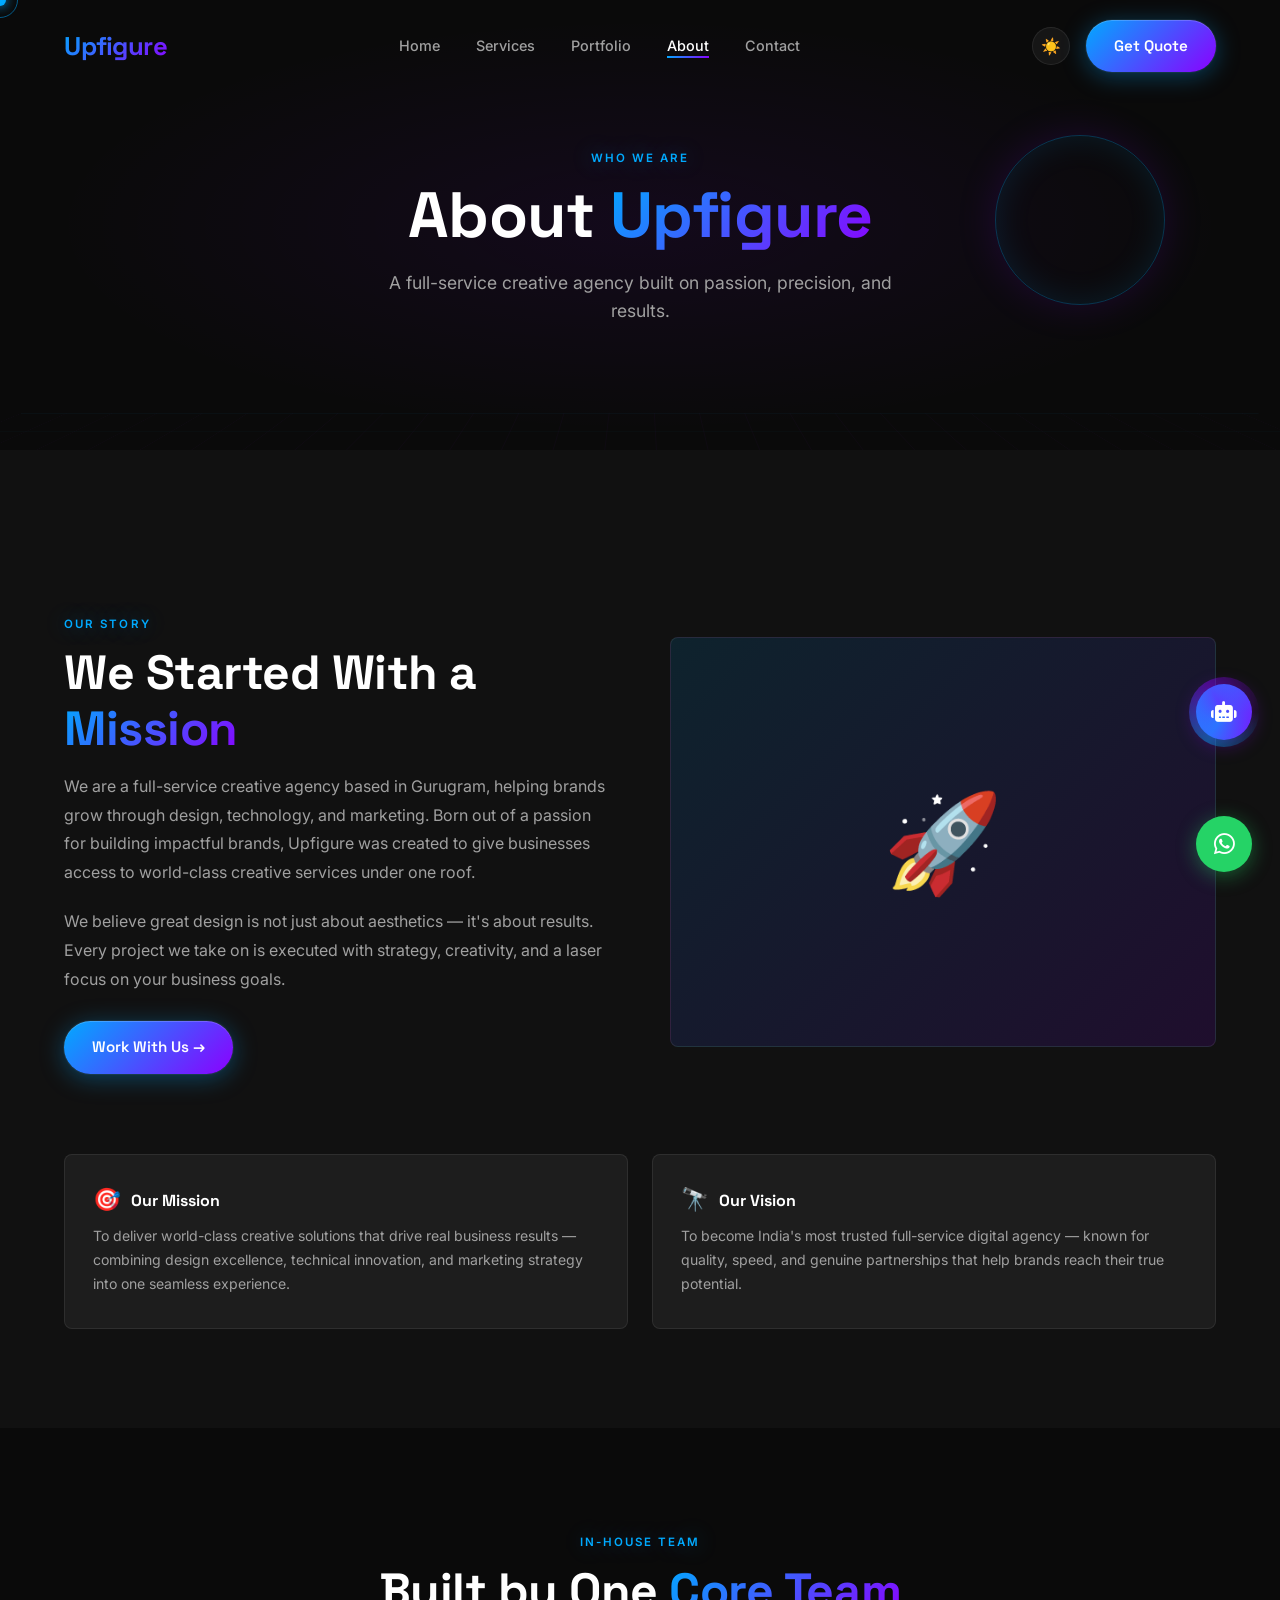
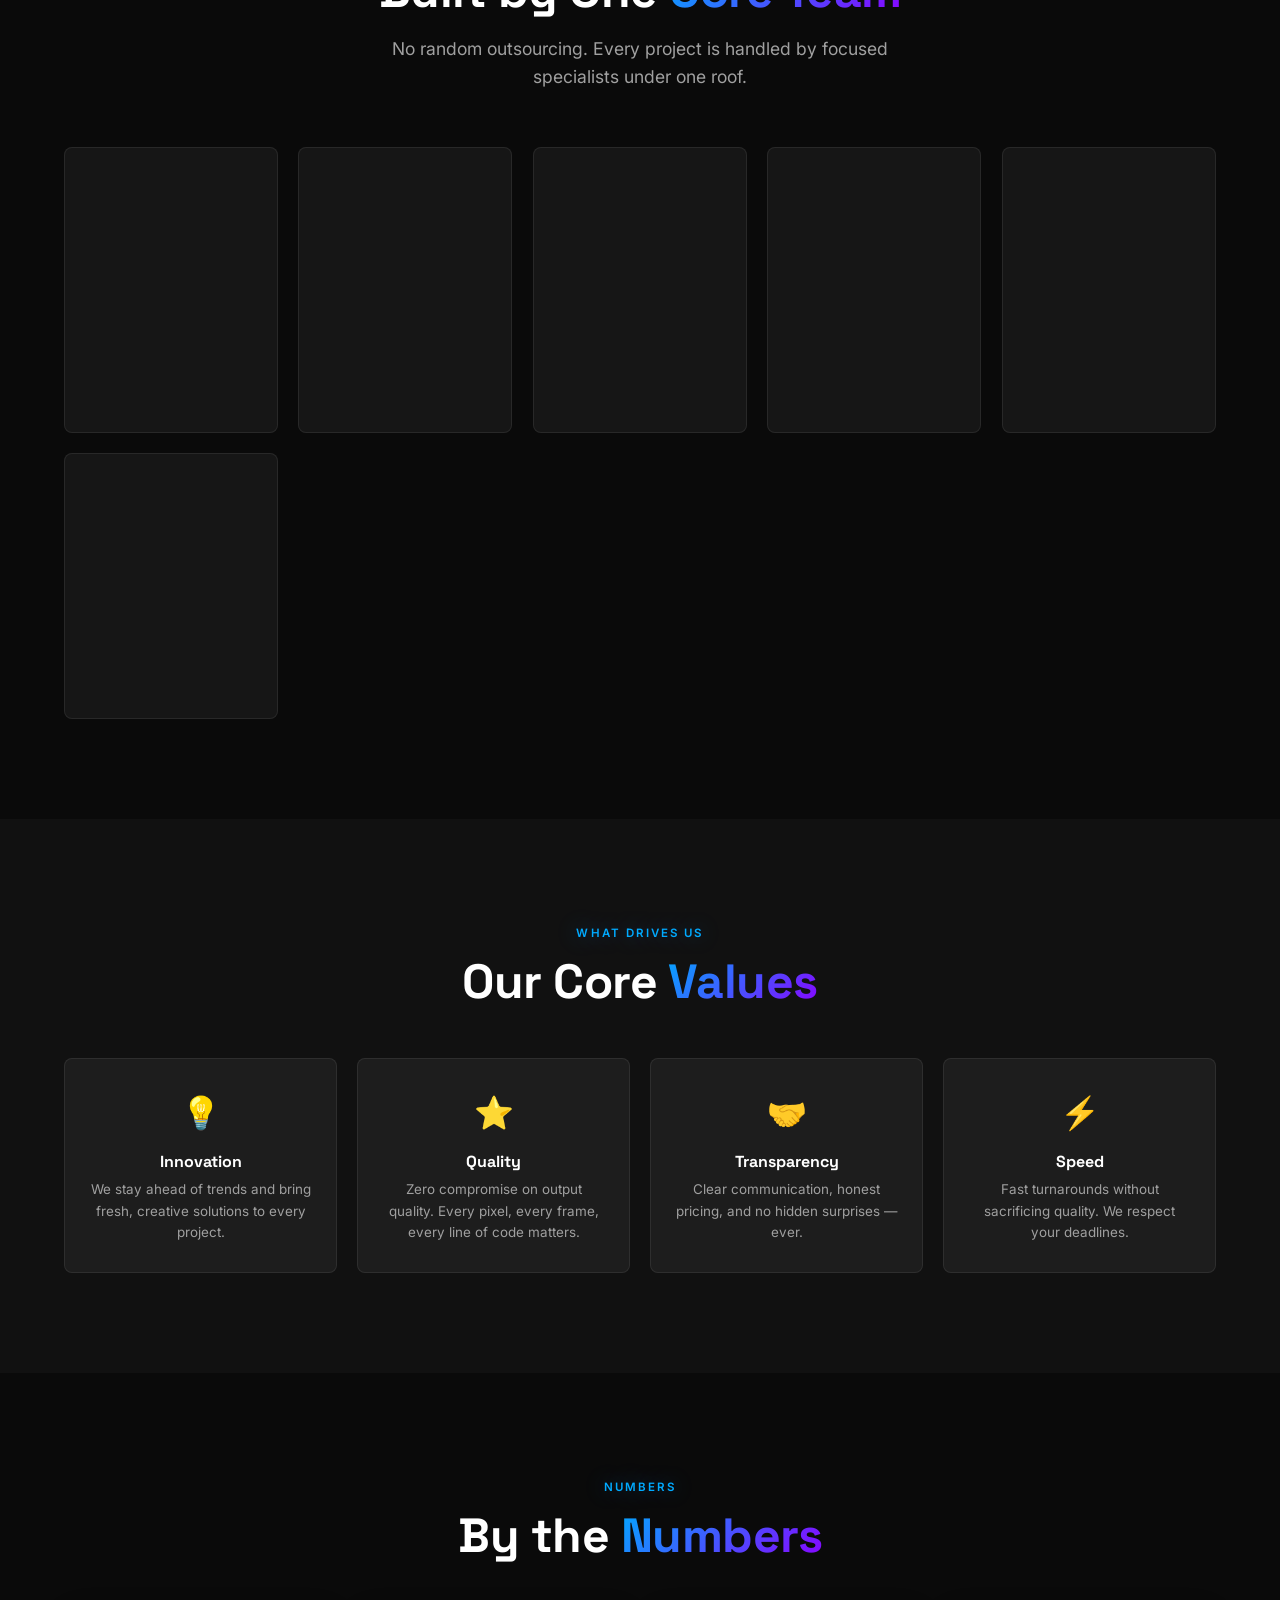
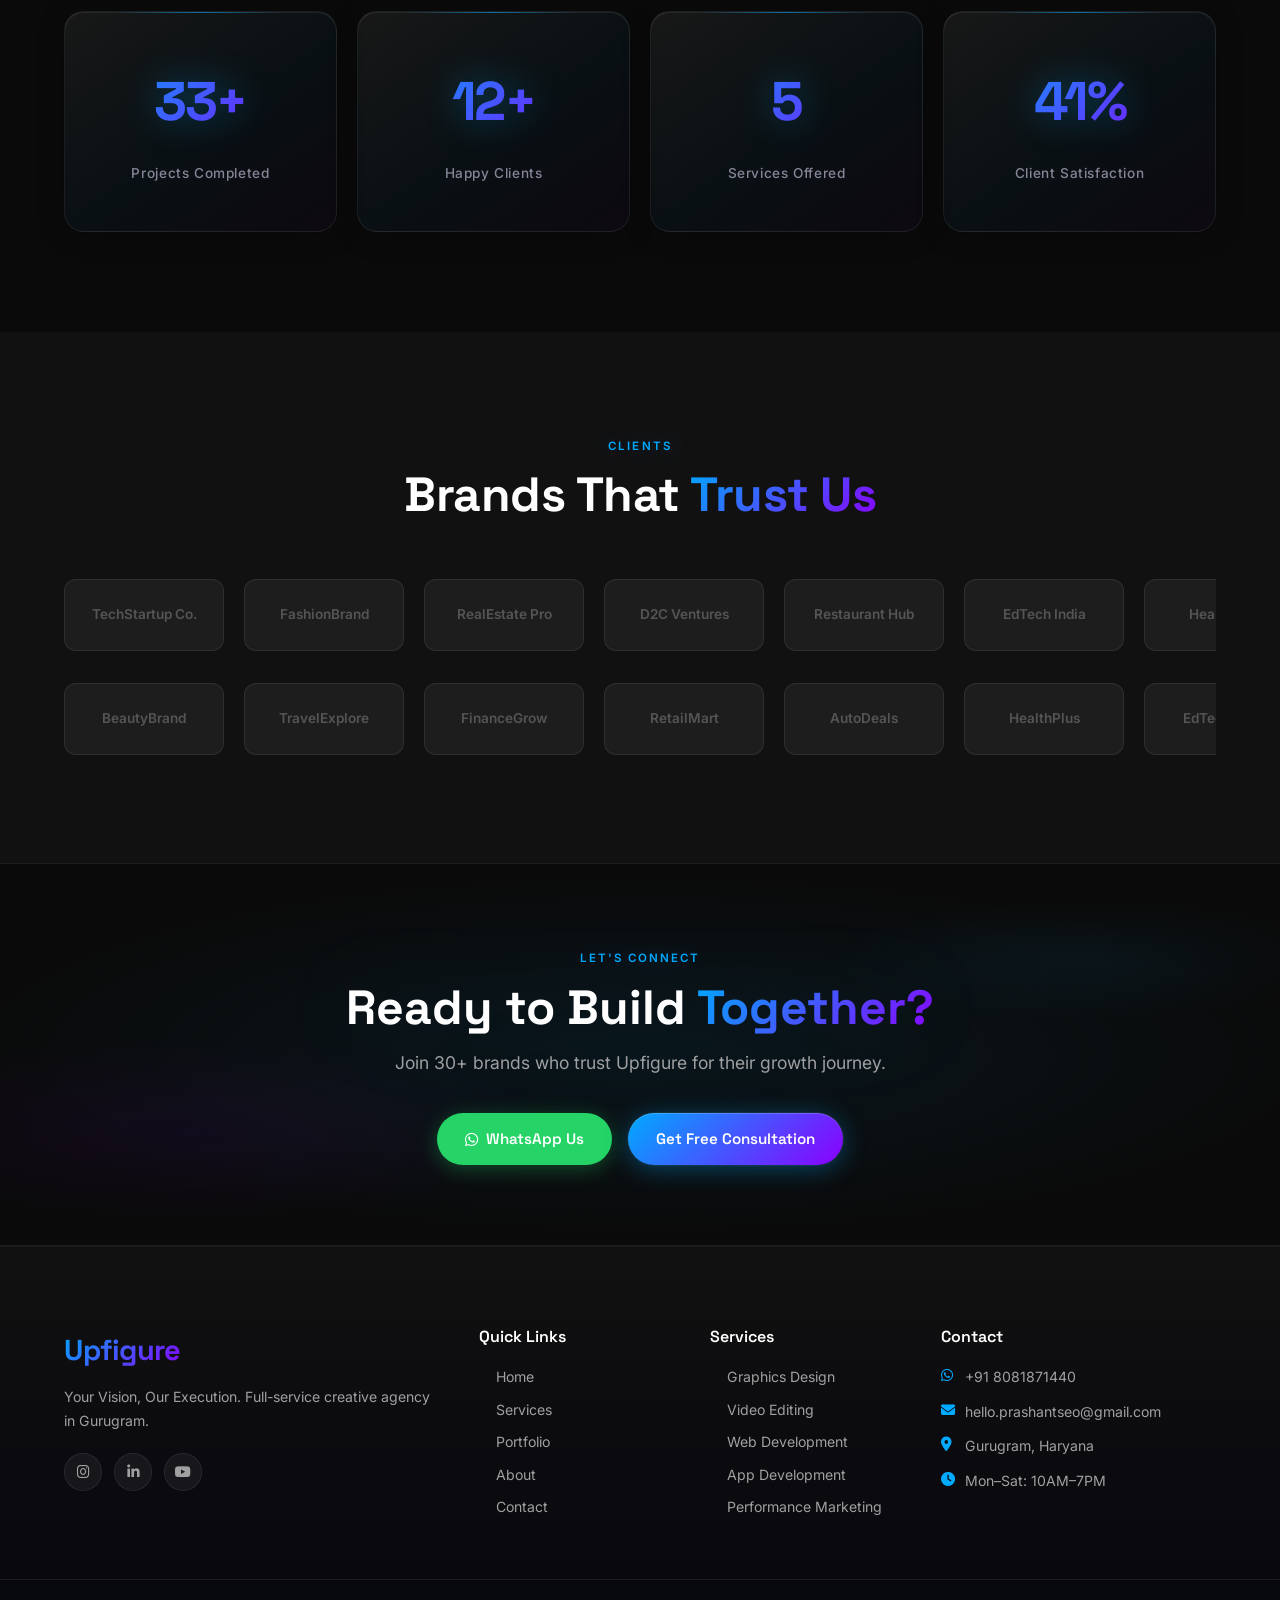
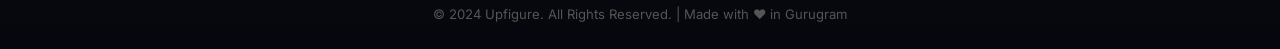
==== about.html @ 7f9860f9 "Initial commit" ====
<!DOCTYPE html>
<html lang="en">
<head>
<meta charset="UTF-8"/>
<meta name="viewport" content="width=device-width, initial-scale=1.0"/>
<title>About — Upfigure Creative Agency</title>
<link rel="stylesheet" href="https://cdnjs.cloudflare.com/ajax/libs/font-awesome/6.4.0/css/all.min.css"/>
<link rel="stylesheet" href="css/style.css"/>
<style>
.about-hero{min-height:50vh;display:flex;align-items:center;background:radial-gradient(ellipse at 50% 50%,rgba(139,0,255,0.07),transparent 65%);padding-top:120px}
.story-grid{display:grid;grid-template-columns:1fr 1fr;gap:60px;align-items:center;margin-top:60px}
@media(max-width:768px){.story-grid{grid-template-columns:1fr}}
.story-img-box{border-radius:var(--radius);background:linear-gradient(135deg,rgba(0,170,255,0.12),rgba(139,0,255,0.12));border:1px solid var(--glass-border);aspect-ratio:4/3;display:flex;align-items:center;justify-content:center;font-size:6rem}
.mv-grid{display:grid;grid-template-columns:1fr 1fr;gap:24px;margin-top:48px}
@media(max-width:600px){.mv-grid{grid-template-columns:1fr}}
.mv-card{background:var(--glass-bg);border:1px solid var(--glass-border);border-radius:var(--radius);padding:32px 28px}
.mv-card h3{font-size:1rem;margin-bottom:10px;display:flex;align-items:center;gap:10px}
.mv-card p{color:var(--text-secondary);font-size:0.88rem;line-height:1.7}
.team-grid{display:grid;grid-template-columns:repeat(auto-fill,minmax(200px,1fr));gap:20px;margin-top:56px}
.team-card{background:var(--glass-bg);border:1px solid var(--glass-border);border-radius:var(--radius);padding:28px 20px;text-align:center;transition:var(--transition);transform-style:preserve-3d;cursor:default}
.team-card:hover{border-color:rgba(0,170,255,0.25);transform:translateY(-6px);box-shadow:0 16px 48px rgba(0,170,255,0.1)}
.team-avatar{width:72px;height:72px;border-radius:50%;margin:0 auto 16px;display:flex;align-items:center;justify-content:center;font-size:1.8rem;font-weight:700;color:#fff}
.team-name{font-weight:700;font-size:1rem;margin-bottom:4px}
.team-role{color:var(--accent-blue);font-size:0.8rem;font-weight:600}
.values-grid{display:grid;grid-template-columns:repeat(auto-fill,minmax(220px,1fr));gap:20px;margin-top:48px}
.value-card{background:var(--glass-bg);border:1px solid var(--glass-border);border-radius:var(--radius);padding:28px 24px;text-align:center;transition:var(--transition)}
.value-card:hover{transform:translateY(-6px);border-color:rgba(139,0,255,0.25)}
.value-icon{font-size:2rem;margin-bottom:14px}
.value-card h3{font-size:1rem;margin-bottom:8px}
.value-card p{color:var(--text-secondary);font-size:0.84rem}
</style>
</head>
<body>
<div id="cursor"></div><div id="cursor-ring"></div>

<nav id="navbar">
  <div class="container nav-inner">
    <a href="index.html" class="nav-logo">Upfigure</a>
    <ul class="nav-links">
      <li><a href="index.html">Home</a></li>
      <li><a href="services.html">Services</a></li>
      <li><a href="portfolio.html">Portfolio</a></li>
      <li><a href="about.html" class="active">About</a></li>
      <li><a href="contact.html">Contact</a></li>
    </ul>
    <div class="nav-right">
      <button class="theme-toggle" id="theme-toggle">☀️</button>
      <a href="contact.html" class="btn btn-primary">Get Quote</a>
    </div>
    <button class="hamburger" id="hamburger"><span></span><span></span><span></span></button>
  </div>
</nav>
<div class="mobile-menu" id="mobile-menu">
  <a href="index.html">Home</a><a href="services.html">Services</a><a href="portfolio.html">Portfolio</a><a href="about.html">About</a><a href="contact.html">Contact</a>
  <a href="contact.html" class="btn btn-primary" style="margin-top:8px">Get Quote</a>
</div>

<!-- HERO -->
<section class="about-hero">
  <div class="container">
    <div class="text-center reveal">
      <span class="section-label">Who We Are</span>
      <h1 class="section-title" style="font-size:clamp(2.5rem,5vw,4rem)">About <span class="gradient-text">Upfigure</span></h1>
      <p class="section-sub" style="margin:0 auto">A full-service creative agency built on passion, precision, and results.</p>
    </div>
  </div>
</section>

<!-- STORY -->
<section style="background:var(--bg-secondary)">
  <div class="container">
    <div class="story-grid">
      <div class="reveal-left">
        <span class="section-label">Our Story</span>
        <h2 class="section-title">We Started With a <span class="gradient-text">Mission</span></h2>
        <p style="color:var(--text-secondary);line-height:1.8;margin-bottom:20px">We are a full-service creative agency based in Gurugram, helping brands grow through design, technology, and marketing. Born out of a passion for building impactful brands, Upfigure was created to give businesses access to world-class creative services under one roof.</p>
        <p style="color:var(--text-secondary);line-height:1.8;margin-bottom:28px">We believe great design is not just about aesthetics — it's about results. Every project we take on is executed with strategy, creativity, and a laser focus on your business goals.</p>
        <a href="contact.html" class="btn btn-primary">Work With Us →</a>
      </div>
      <div class="reveal-right">
        <div class="story-img-box">🚀</div>
      </div>
    </div>

    <!-- Mission & Vision -->
    <div class="mv-grid" style="margin-top:80px">
      <div class="mv-card reveal">
        <h3><span style="font-size:1.4rem">🎯</span> Our Mission</h3>
        <p>To deliver world-class creative solutions that drive real business results — combining design excellence, technical innovation, and marketing strategy into one seamless experience.</p>
      </div>
      <div class="mv-card reveal">
        <h3><span style="font-size:1.4rem">🔭</span> Our Vision</h3>
        <p>To become India's most trusted full-service digital agency — known for quality, speed, and genuine partnerships that help brands reach their true potential.</p>
      </div>
    </div>
  </div>
</section>

<!-- TEAM -->
<section>
  <div class="container">
    <div class="text-center reveal">
        <span class="section-label">In-House Team</span>
      <h2 class="section-title">Built by One <span class="gradient-text">Core Team</span></h2>
      <p class="section-sub" style="margin:0 auto">No random outsourcing. Every project is handled by focused specialists under one roof.</p>
    </div>
    <div class="team-grid">
      <div class="team-card reveal">
       <div class="team-avatar" style="background:linear-gradient(135deg,#00AAFF,#8B00FF)"><i class="fas fa-chess-knight"></i></div>
        <div class="team-name">Strategy Team</div>
        <div class="team-role">Brand direction &amp; planning</div>
        <p style="color:var(--text-muted);font-size:0.78rem;margin-top:10px">Positioning, campaign roadmap, project scope and execution clarity.</p>
      </div>
      <div class="team-card reveal">
         <div class="team-avatar" style="background:linear-gradient(135deg,#FF6B6B,#FF8E53)"><i class="fas fa-pen-nib"></i></div>
        <div class="team-name">Design Team</div>
        <div class="team-role">Branding, creatives &amp; UI</div>
        <p style="color:var(--text-muted);font-size:0.78rem;margin-top:10px">Logos, social creatives, product visuals, UI systems and pitch assets.</p>
      </div>
      <div class="team-card reveal">
        <div class="team-avatar" style="background:linear-gradient(135deg,#4ECDC4,#44A8B3)"><i class="fas fa-video"></i></div>
        <div class="team-name">Production Team</div>
        <div class="team-role">Video, shoots &amp; editing</div>
        <p style="color:var(--text-muted);font-size:0.78rem;margin-top:10px">Reels, brand films, cinematography, photography and post-production.</p>
      </div>
      <div class="team-card reveal">
        <div class="team-avatar" style="background:linear-gradient(135deg,#667EEA,#764BA2)"><i class="fas fa-code"></i></div>
        <div class="team-name">Web Team</div>
        <div class="team-role">Websites &amp; landing pages</div>
        <p style="color:var(--text-muted);font-size:0.78rem;margin-top:10px">Fast responsive builds, conversion pages, forms and integrations.</p>
      </div>
      <div class="team-card reveal">
         <div class="team-avatar" style="background:linear-gradient(135deg,#F7971E,#FFD200)"><i class="fas fa-chart-line"></i></div>
        <div class="team-name">Growth Team</div>
        <div class="team-role">Ads, SEO &amp; social media</div>
        <p style="color:var(--text-muted);font-size:0.78rem;margin-top:10px">Performance marketing, content strategy, reporting and optimisation.</p>
      </div>
      <div class="team-card reveal">
        <div class="team-avatar" style="background:linear-gradient(135deg,#A8EDEA,#FED6E3)"><i class="fas fa-mobile-screen-button"></i></div>
        <div class="team-name">App Team</div>
        <div class="team-role">App UI &amp; development</div>
        <p style="color:var(--text-muted);font-size:0.78rem;margin-top:10px">Mobile app design, prototypes, iOS/Android builds and launch support.</p>
      </div>
    </div>
  </div>
</section>

<!-- VALUES -->
<section style="background:var(--bg-secondary)">
  <div class="container">
    <div class="text-center reveal">
      <span class="section-label">What Drives Us</span>
      <h2 class="section-title">Our Core <span class="gradient-text">Values</span></h2>
    </div>
    <div class="values-grid">
      <div class="value-card reveal"><div class="value-icon">💡</div><h3>Innovation</h3><p>We stay ahead of trends and bring fresh, creative solutions to every project.</p></div>
      <div class="value-card reveal"><div class="value-icon">⭐</div><h3>Quality</h3><p>Zero compromise on output quality. Every pixel, every frame, every line of code matters.</p></div>
      <div class="value-card reveal"><div class="value-icon">🤝</div><h3>Transparency</h3><p>Clear communication, honest pricing, and no hidden surprises — ever.</p></div>
      <div class="value-card reveal"><div class="value-icon">⚡</div><h3>Speed</h3><p>Fast turnarounds without sacrificing quality. We respect your deadlines.</p></div>
    </div>
  </div>
</section>

<!-- STATS -->
<section>
  <div class="container">
    <div class="text-center reveal">
      <span class="section-label">Numbers</span>
      <h2 class="section-title">By the <span class="gradient-text">Numbers</span></h2>
    </div>
    <div class="stats-grid">
      <div class="stat-card reveal"><div class="stat-number-wrap"><span class="stat-number" data-target="80" data-suffix="+">0+</span></div><span class="stat-label">Projects Completed</span></div>
      <div class="stat-card reveal"><div class="stat-number-wrap"><span class="stat-number" data-target="30" data-suffix="+">0+</span></div><span class="stat-label">Happy Clients</span></div>
      <div class="stat-card reveal"><div class="stat-number-wrap"><span class="stat-number" data-target="12" data-suffix="">0</span></div><span class="stat-label">Services Offered</span></div>
      <div class="stat-card reveal"><div class="stat-number-wrap"><span class="stat-number" data-target="100" data-suffix="%">0%</span></div><span class="stat-label">Client Satisfaction</span></div>
    </div>
  </div>
</section>

<!-- CLIENTS -->
<section style="background:var(--bg-secondary)">
  <div class="container">
    <div class="text-center reveal">
      <span class="section-label">Clients</span>
      <h2 class="section-title">Brands That <span class="gradient-text">Trust Us</span></h2>
    </div>
    <div class="clients-marquee">
      <div class="clients-row clients-row-1">
        <div class="client-logo">TechStartup Co.</div><div class="client-logo">FashionBrand</div><div class="client-logo">RealEstate Pro</div><div class="client-logo">D2C Ventures</div><div class="client-logo">Restaurant Hub</div><div class="client-logo">EdTech India</div><div class="client-logo">HealthPlus</div><div class="client-logo">AutoDeals</div><div class="client-logo">RetailMart</div><div class="client-logo">FinanceGrow</div><div class="client-logo">TravelExplore</div><div class="client-logo">BeautyBrand</div>
      </div>
      <div class="clients-row clients-row-2">
        <div class="client-logo">BeautyBrand</div><div class="client-logo">TravelExplore</div><div class="client-logo">FinanceGrow</div><div class="client-logo">RetailMart</div><div class="client-logo">AutoDeals</div><div class="client-logo">HealthPlus</div><div class="client-logo">EdTech India</div><div class="client-logo">Restaurant Hub</div><div class="client-logo">D2C Ventures</div><div class="client-logo">RealEstate Pro</div><div class="client-logo">FashionBrand</div><div class="client-logo">TechStartup Co.</div>
      </div>
    </div>
  </div>
</section>

<!-- CTA -->
<section id="cta">
  <div class="container reveal">
    <span class="section-label">Let's Connect</span>
    <h2>Ready to Build <span class="gradient-text">Together?</span></h2>
    <p>Join 30+ brands who trust Upfigure for their growth journey.</p>
    <div class="cta-btns">
      <a href="https://wa.me/918081871440" target="_blank" class="btn btn-whatsapp"><i class="fab fa-whatsapp"></i> WhatsApp Us</a>
      <a href="contact.html" class="btn btn-primary">Get Free Consultation</a>
    </div>
  </div>
</section>

<footer>
  <div class="container">
    <div class="footer-grid">
      <div class="footer-col"><a href="index.html" class="nav-logo" style="font-size:1.8rem;display:inline-block;margin-bottom:12px">Upfigure</a><p>Your Vision, Our Execution. Full-service creative agency in Gurugram.</p><div class="social-links"><a href="#" class="social-link"><i class="fab fa-instagram"></i></a><a href="#" class="social-link"><i class="fab fa-linkedin-in"></i></a><a href="#" class="social-link"><i class="fab fa-youtube"></i></a></div></div>
      <div class="footer-col"><h4>Quick Links</h4><ul class="footer-links"><li><a href="index.html">Home</a></li><li><a href="services.html">Services</a></li><li><a href="portfolio.html">Portfolio</a></li><li><a href="about.html">About</a></li><li><a href="contact.html">Contact</a></li></ul></div>
      <div class="footer-col"><h4>Services</h4><ul class="footer-links"><li><a href="services.html">Graphics Design</a></li><li><a href="services.html">Video Editing</a></li><li><a href="services.html">Web Development</a></li><li><a href="services.html">App Development</a></li><li><a href="services.html">Performance Marketing</a></li></ul></div>
      <div class="footer-col"><h4>Contact</h4><ul class="footer-contact"><li><i class="fab fa-whatsapp"></i><a href="https://wa.me/918081871440" style="color:inherit;text-decoration:none">+91 8081871440</a></li><li><i class="fas fa-envelope"></i>hello.prashantseo@gmail.com</li><li><i class="fas fa-map-marker-alt"></i>Gurugram, Haryana</li><li><i class="fas fa-clock"></i>Mon–Sat: 10AM–7PM</li></ul></div>
    </div>
  </div>
  <div class="footer-bottom"><div class="container">© 2024 Upfigure. All Rights Reserved. | Made with ❤️ in Gurugram</div></div>
</footer>

<a href="https://wa.me/918081871440" target="_blank" class="float-whatsapp"><i class="fab fa-whatsapp"></i></a>
<button class="float-back-top" id="back-top"><i class="fas fa-chevron-up"></i></button>
<button class="float-chatbot-btn" id="chatbot-btn">🤖<div class="chat-badge" id="chat-badge">1</div></button>
<div id="chatbot-panel">
  <div class="chat-header"><div class="chat-avatar">🤖</div><div class="chat-header-info"><div class="chat-header-name">Upfigure AI</div><div class="chat-header-status"><div class="chat-online-dot"></div> Online</div></div><button class="chat-close" id="chat-close"><i class="fas fa-times"></i></button></div>
  <div class="chat-messages" id="chat-messages"></div>
  <div class="chat-input-area"><input type="text" class="chat-input" id="chat-input" placeholder="Ask me anything..."/><button class="chat-send" id="chat-send"><i class="fas fa-paper-plane"></i></button></div>
</div>
<script src="js/main.js"></script>
</body>
</html>
---- css/style.css ----
/* ========================================
   UPFIGURE — style.css
   Full-Service Creative Agency Website
   ======================================== */

@import url('https://fonts.googleapis.com/css2?family=Space+Grotesk:wght@300;400;500;600;700;800&family=Inter:wght@300;400;500;600&display=swap');

/* ── CSS VARIABLES ── */
:root {
  --bg-primary: #0a0a0a;
  --bg-secondary: #111111;
  --bg-card: rgba(255,255,255,0.04);
  --accent-blue: #00AAFF;
  --accent-purple: #8B00FF;
  --accent-grad: linear-gradient(135deg, #00AAFF, #8B00FF);
  --accent-glow-blue: 0 0 30px rgba(0,170,255,0.4);
  --accent-glow-purple: 0 0 30px rgba(139,0,255,0.4);
  --text-primary: #ffffff;
  --text-secondary: #a0a0a0;
  --text-muted: #555555;
  --glass-bg: rgba(255,255,255,0.05);
  --glass-border: rgba(255,255,255,0.08);
  --glass-blur: blur(12px);
  --font-head: 'Space Grotesk', sans-serif;
  --font-body: 'Inter', sans-serif;
  --radius: 8px;
  --radius-sm: 8px;
  --transition: all 0.3s ease;
  --transition-slow: all 0.6s ease;
}

/* ── RESET & BASE ── */
*, *::before, *::after { margin: 0; padding: 0; box-sizing: border-box; }

html { scroll-behavior: smooth; overflow-x: hidden; }

body {
  background: var(--bg-primary);
  color: var(--text-primary);
  font-family: var(--font-body);
  font-size: 16px;
  line-height: 1.6;
  overflow-x: hidden;
  cursor: auto;
}

body.light-mode {
  --bg-primary: #f0f0f0;
  --bg-secondary: #e0e0e0;
  --bg-card: rgba(0,0,0,0.04);
  --text-primary: #111111;
  --text-secondary: #444444;
  --glass-bg: rgba(0,0,0,0.04);
  --glass-border: rgba(0,0,0,0.1);
}

/* ── CUSTOM SCROLLBAR ── */
::-webkit-scrollbar { width: 6px; }
::-webkit-scrollbar-track { background: var(--bg-primary); }
::-webkit-scrollbar-thumb { background: var(--accent-blue); border-radius: 3px; }

/* ── CUSTOM CURSOR ── */
#cursor {
  width: 12px; height: 12px;
  background: var(--accent-blue);
  border-radius: 50%;
  position: fixed; pointer-events: none; z-index: 99999;
  display: none;
  transform: translate(-50%, -50%);
  transition: transform 0.1s, width 0.2s, height 0.2s, background 0.2s;
  box-shadow: 0 0 12px var(--accent-blue);
}
#cursor-ring {
  width: 36px; height: 36px;
  border: 1.5px solid rgba(0,170,255,0.5);
  border-radius: 50%;
  position: fixed; pointer-events: none; z-index: 99998;
  display: none;
  transform: translate(-50%, -50%);
  transition: transform 0.15s, width 0.2s, height 0.2s;
}
@media (hover: hover) and (pointer: fine) and (min-width: 769px) {
  body { cursor: none; }
  #cursor, #cursor-ring { display: block; }
  body:hover #cursor { opacity: 1; }
  a:hover ~ #cursor, button:hover ~ #cursor { width: 20px; height: 20px; }
}

/* ── TYPOGRAPHY ── */
h1,h2,h3,h4,h5,h6 { font-family: var(--font-head); font-weight: 700; line-height: 1.2; }

.gradient-text {
  background: var(--accent-grad);
  -webkit-background-clip: text;
  -webkit-text-fill-color: transparent;
  background-clip: text;
}

.section-label {
  font-size: 0.75rem; font-weight: 600; letter-spacing: 0.15em;
  text-transform: uppercase; color: var(--accent-blue);
  display: inline-block; margin-bottom: 0.75rem;
}

.section-title {
  font-size: clamp(2rem, 4vw, 3rem);
  margin-bottom: 1rem;
}

.section-sub {
  color: var(--text-secondary);
  font-size: 1.1rem;
  max-width: 560px;
}

section { padding: 100px 0; position: relative; }
.container { max-width: 1200px; margin: 0 auto; padding: 0 24px; }
.text-center { text-align: center; }
.text-center .section-sub { margin: 0 auto; }

/* ── GLASSMORPHISM ── */
.glass {
  background: var(--glass-bg);
  backdrop-filter: var(--glass-blur);
  -webkit-backdrop-filter: var(--glass-blur);
  border: 1px solid var(--glass-border);
  border-radius: var(--radius);
}

/* ── BUTTONS ── */
.btn {
  display: inline-flex; align-items: center; gap: 8px;
  padding: 14px 28px; border-radius: 50px;
  font-family: var(--font-head); font-weight: 600; font-size: 0.95rem;
  cursor: pointer; text-decoration: none; border: none;
  transition: var(--transition); white-space: nowrap;
}
.btn-primary {
  background: var(--accent-grad);
  color: #fff;
  box-shadow: 0 4px 20px rgba(0,170,255,0.25);
}
.btn-primary:hover { transform: translateY(-2px); box-shadow: 0 8px 32px rgba(0,170,255,0.45); }

.btn-outline {
  background: transparent;
  color: var(--text-primary);
  border: 1.5px solid var(--glass-border);
}
.btn-outline:hover {
  border-color: var(--accent-blue);
  color: var(--accent-blue);
  box-shadow: var(--accent-glow-blue);
}

/* ── SCROLL ANIMATIONS ── */
.reveal {
  opacity: 0;
  transform: perspective(1000px) translateY(40px) rotateX(5deg);
  transition: opacity 0.7s ease, transform 0.7s ease;
}
.reveal.visible {
  opacity: 1;
  transform: perspective(1000px) translateY(0) rotateX(0deg);
}
.reveal-left { opacity:0; transform: translateX(-40px); transition: opacity 0.7s ease, transform 0.7s ease; }
.reveal-right { opacity:0; transform: translateX(40px); transition: opacity 0.7s ease, transform 0.7s ease; }
.reveal-left.visible, .reveal-right.visible { opacity:1; transform: translateX(0); }

/* ── NAVBAR ── */
#navbar {
  position: fixed; top: 0; left: 0; right: 0; z-index: 1000;
  padding: 20px 0;
  transition: var(--transition);
}
#navbar.scrolled {
  background: rgba(10,10,10,0.85);
  backdrop-filter: blur(20px);
  padding: 14px 0;
  border-bottom: 1px solid var(--glass-border);
}
.nav-inner {
  display: flex; align-items: center; justify-content: space-between;
}
.nav-logo {
  font-family: var(--font-head); font-size: 1.6rem; font-weight: 800;
  background: var(--accent-grad);
  -webkit-background-clip: text; -webkit-text-fill-color: transparent;
  background-clip: text; text-decoration: none; letter-spacing: -0.5px;
}
.nav-links {
  display: flex; align-items: center; gap: 36px;
  list-style: none;
}
.nav-links a {
  color: var(--text-secondary); text-decoration: none;
  font-size: 0.9rem; font-weight: 500; transition: var(--transition);
  position: relative;
}
.nav-links a::after {
  content: ''; position: absolute; bottom: -4px; left: 0;
  width: 0; height: 2px;
  background: var(--accent-grad);
  transition: width 0.3s ease;
}
.nav-links a:hover, .nav-links a.active { color: var(--text-primary); }
.nav-links a:hover::after, .nav-links a.active::after { width: 100%; }
.nav-right { display: flex; align-items: center; gap: 16px; }

.theme-toggle {
  background: var(--glass-bg); border: 1px solid var(--glass-border);
  color: var(--text-primary); width: 38px; height: 38px;
  border-radius: 50%; cursor: pointer; font-size: 1rem;
  display: flex; align-items: center; justify-content: center;
  transition: var(--transition);
}
.theme-toggle:hover { border-color: var(--accent-blue); }

.hamburger {
  display: none; flex-direction: column; gap: 5px;
  cursor: pointer; padding: 6px;
  width: 42px; height: 42px;
  align-items: center; justify-content: center;
  background: transparent; border: 1px solid var(--glass-border);
  border-radius: var(--radius-sm);
  color: var(--text-primary);
}
.hamburger span {
  display: block; width: 24px; height: 2px;
  background: var(--text-primary); border-radius: 2px;
  transition: var(--transition);
}
.hamburger.open span:nth-child(1) { transform: translateY(7px) rotate(45deg); }
.hamburger.open span:nth-child(2) { opacity: 0; }
.hamburger.open span:nth-child(3) { transform: translateY(-7px) rotate(-45deg); }

.mobile-menu {
  display: none; position: fixed; top: 0; left: 0; right: 0; bottom: 0;
  background: rgba(10,10,10,0.97); z-index: 999;
  flex-direction: column; align-items: center; justify-content: center; gap: 32px;
}
.mobile-menu.open { display: flex; }
.mobile-menu a {
  color: var(--text-primary); text-decoration: none;
  font-family: var(--font-head); font-size: 2rem; font-weight: 700;
  transition: var(--transition);
}
.mobile-menu a:hover { color: var(--accent-blue); }

/* ── HERO ── */
#hero {
  min-height: 100vh; display: flex; align-items: center;
  position: relative; overflow: hidden; padding: 120px 0 80px;
  background:
    radial-gradient(circle at 74% 42%, rgba(139,0,255,0.18), transparent 34%),
    radial-gradient(circle at 22% 68%, rgba(0,170,255,0.12), transparent 28%),
    linear-gradient(180deg, rgba(255,255,255,0.02), transparent 32%);
}
#hero::before {
  content: '';
  position: absolute;
  inset: auto -10% 0 -10%;
  height: 38%;
  background-image:
    linear-gradient(rgba(0,170,255,0.14) 1px, transparent 1px),
    linear-gradient(90deg, rgba(139,0,255,0.12) 1px, transparent 1px);
  background-size: 64px 64px;
  transform: perspective(700px) rotateX(62deg) translateY(25%);
  transform-origin: bottom center;
  opacity: 0.28;
  pointer-events: none;
}
#hero .container {
  width: 100%;
}
#hero-canvas {
  position: absolute; inset: 0; z-index: 0; opacity: 0.6;
}
#threejs-canvas {
  position: absolute; right: -4%; top: 50%; transform: translateY(-50%);
  width: 46%; height: min(860px, 92%); z-index: 1; pointer-events: none;
  opacity: 0.95;
  filter: drop-shadow(0 0 38px rgba(0,170,255,0.22));
}
#threejs-canvas canvas {
  position: absolute;
  inset: 0;
  z-index: 1;
}
.holo-orb-fallback {
  position: absolute;
  inset: 13% 5% 8% 0;
  z-index: 0;
  display: grid;
  place-items: center;
  border-radius: 50%;
  opacity: 1;
  transition: opacity 0.5s ease;
  transform-style: preserve-3d;
  animation: fallback-orb-drift 8s ease-in-out infinite;
}
#threejs-canvas.three-ready .holo-orb-fallback {
  opacity: 0;
}
.holo-orb-fallback::before,
.holo-orb-fallback::after {
  content: '';
  position: absolute;
  border-radius: 50%;
}
.holo-orb-fallback::before {
  width: min(78%, 430px);
  aspect-ratio: 1;
  background:
    radial-gradient(circle at 48% 45%, rgba(139,0,255,0.16), transparent 34%),
    repeating-radial-gradient(circle, rgba(0,170,255,0.18) 0 1px, transparent 1px 21px),
    repeating-conic-gradient(from 8deg, rgba(0,170,255,0.28) 0 1deg, transparent 1deg 11deg);
  border: 1px solid rgba(0,170,255,0.38);
  box-shadow:
    inset 0 0 44px rgba(0,170,255,0.2),
    0 0 62px rgba(139,0,255,0.28);
  animation: fallback-orb-spin 16s linear infinite;
}
.holo-orb-fallback::after {
  width: min(36%, 190px);
  aspect-ratio: 1;
  background: radial-gradient(circle, rgba(139,0,255,0.5), rgba(0,170,255,0.1) 62%, transparent 68%);
  filter: blur(1px);
  animation: fallback-core-pulse 3.2s ease-in-out infinite;
}
.orb-ring {
  position: absolute;
  width: min(88%, 500px);
  aspect-ratio: 1;
  border: 4px solid rgba(0,170,255,0.74);
  border-left-color: transparent;
  border-right-color: rgba(139,0,255,0.72);
  border-radius: 50%;
  box-shadow: 0 0 22px rgba(0,170,255,0.22);
}
.orb-ring-1 { transform: rotateX(68deg) rotateZ(12deg); animation: fallback-ring-1 8s linear infinite; }
.orb-ring-2 { transform: rotateY(72deg) rotateZ(-24deg); animation: fallback-ring-2 10s linear infinite; }
.orb-ring-3 {
  width: min(70%, 390px);
  border-width: 2px;
  opacity: 0.72;
  transform: rotateX(20deg) rotateY(70deg);
  animation: fallback-ring-3 12s linear infinite;
}
.orb-core {
  position: absolute;
  width: min(31%, 160px);
  aspect-ratio: 1;
  border: 1px solid rgba(139,0,255,0.62);
  border-radius: 18px;
  transform: rotate(45deg);
  box-shadow: inset 0 0 22px rgba(139,0,255,0.3), 0 0 30px rgba(0,170,255,0.16);
  animation: fallback-core-turn 7s linear infinite;
}
.orb-dot {
  position: absolute;
  width: 8px;
  height: 8px;
  border-radius: 50%;
  background: var(--accent-blue);
  box-shadow: 0 0 18px var(--accent-blue);
}
.orb-dot-1 { top: 17%; left: 35%; animation: fallback-dot 4s ease-in-out infinite; }
.orb-dot-2 { top: 33%; right: 18%; animation: fallback-dot 4.8s ease-in-out infinite 0.4s; }
.orb-dot-3 { bottom: 22%; left: 22%; background: var(--accent-purple); box-shadow: 0 0 18px var(--accent-purple); animation: fallback-dot 5.2s ease-in-out infinite 0.8s; }
.orb-dot-4 { bottom: 17%; right: 28%; animation: fallback-dot 4.4s ease-in-out infinite 1.1s; }
@keyframes fallback-orb-drift {
  0%,100% { transform: translate3d(0,0,0); }
  50% { transform: translate3d(0,-12px,0); }
}
@keyframes fallback-orb-spin { to { transform: rotate(360deg); } }
@keyframes fallback-ring-1 { to { transform: rotateX(68deg) rotateZ(372deg); } }
@keyframes fallback-ring-2 { to { transform: rotateY(72deg) rotateZ(-384deg); } }
@keyframes fallback-ring-3 { to { transform: rotateX(20deg) rotateY(70deg) rotateZ(360deg); } }
@keyframes fallback-core-turn { to { transform: rotate(405deg); } }
@keyframes fallback-core-pulse {
  0%,100% { opacity: 0.55; transform: scale(0.96); }
  50% { opacity: 0.92; transform: scale(1.08); }
}
@keyframes fallback-dot {
  0%,100% { transform: translate3d(0,0,0) scale(1); opacity: 0.8; }
  50% { transform: translate3d(8px,-16px,0) scale(1.4); opacity: 1; }
}
.orbital-label {
  position: absolute;
  z-index: 2;
  display: inline-flex;
  align-items: center;
  gap: 7px;
  padding: 8px 12px;
  border: 1px solid rgba(0,170,255,0.24);
  border-radius: 999px;
  background: rgba(10,10,16,0.54);
  backdrop-filter: blur(14px);
  color: rgba(255,255,255,0.9);
  font-family: var(--font-head);
  font-size: 0.72rem;
  font-weight: 700;
  box-shadow: 0 12px 36px rgba(0,0,0,0.28);
  animation: orbit-label-float 5.5s ease-in-out infinite;
}
.orbital-label i { color: var(--accent-blue); }
.orbital-label:nth-of-type(1) { top: 18%; left: 12%; animation-delay: 0s; }
.orbital-label:nth-of-type(2) { top: 32%; right: 10%; animation-delay: 0.8s; }
.orbital-label:nth-of-type(3) { bottom: 25%; left: 8%; animation-delay: 1.4s; }
.orbital-label:nth-of-type(4) { bottom: 15%; right: 16%; animation-delay: 2s; }
@keyframes orbit-label-float {
  0%,100% { transform: translate3d(0,0,0); }
  50% { transform: translate3d(0,-12px,0); }
}
.hero-content { position: relative; z-index: 2; max-width: 620px; }
.hero-badge {
  display: inline-flex; align-items: center; gap: 8px;
  background: var(--glass-bg); border: 1px solid var(--glass-border);
  padding: 6px 16px; border-radius: 50px;
  font-size: 0.8rem; color: var(--text-secondary);
  margin-bottom: 28px;
}
.hero-badge span { color: var(--accent-blue); font-weight: 600; }
.hero-badge::before {
  content: ''; width: 8px; height: 8px; border-radius: 50%;
  background: #00ff88; display: block;
  box-shadow: 0 0 8px #00ff88; animation: pulse-dot 2s infinite;
}
@keyframes pulse-dot { 0%,100%{opacity:1} 50%{opacity:0.4} }

.hero-title {
  font-size: clamp(2.8rem, 5.4vw, 5rem);
  font-weight: 800; line-height: 1.1;
  margin-bottom: 1.25rem; letter-spacing: -1px;
}
.hero-title .word {
  display: inline-block; opacity: 0;
  transform: perspective(600px) rotateX(-90deg) translateY(20px);
  transition: opacity 0.5s ease, transform 0.5s ease;
  margin-right: 0.25em;
}
.hero-title .word.flip-in {
  opacity: 1; transform: perspective(600px) rotateX(0deg) translateY(0);
}
.hero-sub {
  color: var(--text-secondary); font-size: 1.15rem;
  margin-bottom: 0.75rem;
}
.hero-typing-line {
  font-size: 1.25rem; font-weight: 600; margin-bottom: 2rem;
  display: flex; align-items: center; gap: 10px;
}
.hero-typing-label { color: var(--text-secondary); }
.typed-text { color: var(--accent-blue); }
.typed-cursor {
  display: inline-block; width: 2px; height: 1.2em;
  background: var(--accent-blue); animation: blink 0.7s infinite;
  vertical-align: middle;
}
@keyframes blink { 0%,100%{opacity:1} 50%{opacity:0} }

.hero-btns { display: flex; gap: 16px; flex-wrap: wrap; }

/* Floating 3D shapes */
.shape-3d {
  position: absolute; pointer-events: none; z-index: 1;
  transition: transform 0.1s ease-out;
}
.shape-cube {
  width: 60px; height: 60px;
  border: 2px solid rgba(0,170,255,0.3);
  animation: float-shape 6s ease-in-out infinite;
  transform-style: preserve-3d;
}
.shape-ring {
  width: 80px; height: 80px; border-radius: 50%;
  border: 2px solid rgba(139,0,255,0.3);
  animation: float-shape 8s ease-in-out infinite reverse;
}
.shape-dot {
  width: 12px; height: 12px; border-radius: 50%;
  background: rgba(0,170,255,0.4);
  animation: float-shape 5s ease-in-out infinite;
  box-shadow: 0 0 20px rgba(0,170,255,0.4);
}
@keyframes float-shape {
  0%,100%{transform: translateY(0) rotate(0deg)}
  50%{transform: translateY(-20px) rotate(180deg)}
}

/* ── TRUST BADGES ── */
#trust-bar {
  padding: 18px 0;
  border-top: 1px solid var(--glass-border);
  border-bottom: 1px solid var(--glass-border);
  background: rgba(0,170,255,0.03);
  overflow: hidden;
}
.trust-inner {
  display: flex; gap: 48px; align-items: center; justify-content: center;
  flex-wrap: wrap;
}
.trust-item {
  display: flex; align-items: center; gap: 8px;
  font-size: 0.88rem; color: var(--text-secondary); white-space: nowrap;
}
.trust-item i { color: var(--accent-blue); font-size: 0.9rem; }

/* ── TICKER ── */
#ticker { padding: 20px 0; overflow: hidden; background: var(--bg-secondary); }
.ticker-track {
  display: flex; gap: 0; white-space: nowrap;
  animation: ticker-scroll 30s linear infinite;
}
.ticker-track:hover { animation-play-state: paused; }
.ticker-item {
  display: inline-flex; align-items: center; gap: 16px;
  font-size: 0.9rem; font-weight: 500; color: var(--text-secondary);
  padding-right: 32px;
}
.ticker-item::after {
  content: '•'; color: var(--accent-blue); font-size: 1.2rem;
}
@keyframes ticker-scroll { from{transform:translateX(0)} to{transform:translateX(-50%)} }

/* ── SERVICES ── */
#services { background: var(--bg-secondary); }
.services-grid {
  display: grid;
  grid-template-columns: repeat(auto-fill, minmax(280px, 1fr));
  gap: 20px; margin-top: 60px;
}
.service-card {
  background: var(--glass-bg);
  border: 1px solid var(--glass-border);
  border-radius: var(--radius);
  padding: 32px 28px;
  cursor: pointer; transition: var(--transition);
  transform-style: preserve-3d;
  will-change: transform;
  position: relative; overflow: hidden;
}
.service-card::before {
  content: ''; position: absolute; inset: 0;
  background: radial-gradient(circle at var(--mx,50%) var(--my,50%), rgba(0,170,255,0.08), transparent 60%);
  opacity: 0; transition: opacity 0.3s;
}
.service-card:hover::before { opacity: 1; }
.service-card:hover {
  border-color: rgba(0,170,255,0.25);
  box-shadow: 0 12px 40px rgba(0,170,255,0.12);
}
.service-icon {
  width: 52px; height: 52px;
  background: var(--accent-grad);
  border-radius: var(--radius-sm);
  display: flex; align-items: center; justify-content: center;
  font-size: 1.3rem; color: #fff; margin-bottom: 20px;
}
.service-card h3 { font-size: 1.05rem; margin-bottom: 8px; }
.service-card p { color: var(--text-secondary); font-size: 0.88rem; line-height: 1.6; }

/* ── WHY US ── */
.why-grid {
  display: grid;
  grid-template-columns: repeat(auto-fill, minmax(240px, 1fr));
  gap: 20px; margin-top: 60px;
}
.why-card {
  background: var(--glass-bg);
  border: 1px solid var(--glass-border);
  border-radius: var(--radius);
  padding: 36px 28px; text-align: center;
  transition: var(--transition);
}
.why-card:hover {
  transform: translateY(-8px);
  box-shadow: 0 16px 48px rgba(0,170,255,0.1);
  border-color: rgba(0,170,255,0.2);
}
.why-icon {
  width: 64px; height: 64px; border-radius: 50%;
  background: var(--accent-grad); margin: 0 auto 20px;
  display: flex; align-items: center; justify-content: center;
  font-size: 1.5rem; color: #fff;
}
.why-card h3 { font-size: 1.05rem; margin-bottom: 8px; }
.why-card p { color: var(--text-secondary); font-size: 0.88rem; }

/* ── STATS ── */
#stats { background: var(--bg-secondary); }
.stats-grid {
  display: grid;
  grid-template-columns: repeat(auto-fill, minmax(200px, 1fr));
  gap: 20px; margin-top: 48px;
}
.stat-card {
  background: var(--glass-bg);
  border: 1px solid var(--glass-border);
  border-radius: var(--radius);
  padding: 36px 24px; text-align: center;
  perspective: 600px;
}
.stat-number-wrap { perspective: 300px; margin-bottom: 8px; }
.stat-number {
  font-family: var(--font-head);
  font-size: 3rem; font-weight: 800;
  background: var(--accent-grad);
  -webkit-background-clip: text; -webkit-text-fill-color: transparent;
  background-clip: text;
  display: block;
  transform: perspective(300px) rotateX(90deg);
  opacity: 0;
  transition: transform 0.6s ease, opacity 0.6s ease;
}
.stat-number.flipped { transform: perspective(300px) rotateX(0deg); opacity: 1; }
.stat-label { color: var(--text-secondary); font-size: 0.9rem; font-weight: 500; }

/* ── CLIENTS ── */
.clients-marquee { overflow: hidden; margin-top: 48px; }
.clients-row { display: flex; gap: 20px; padding: 8px 0; }
.clients-row-1 { animation: marquee-left 25s linear infinite; }
.clients-row-2 { animation: marquee-right 25s linear infinite; margin-top: 16px; }
@keyframes marquee-left { from{transform:translateX(0)} to{transform:translateX(-50%)} }
@keyframes marquee-right { from{transform:translateX(-50%)} to{transform:translateX(0)} }
.client-logo {
  min-width: 160px; height: 72px;
  background: var(--glass-bg); border: 1px solid var(--glass-border);
  border-radius: var(--radius-sm);
  display: flex; align-items: center; justify-content: center;
  font-size: 0.85rem; font-weight: 600; color: var(--text-muted);
  filter: grayscale(1); transition: var(--transition);
  cursor: default;
}
.client-logo:hover { filter: grayscale(0); color: var(--accent-blue); border-color: rgba(0,170,255,0.2); }

/* ── REVIEWS ── */
#reviews { background: var(--bg-secondary); }
.reviews-top-badge {
  display: inline-flex; align-items: center; gap: 10px;
  background: var(--glass-bg); border: 1px solid var(--glass-border);
  padding: 10px 20px; border-radius: 50px; margin-bottom: 48px;
  font-size: 0.88rem; color: var(--text-secondary);
}
.stars-gold { color: #FFD700; }
.reviews-carousel { position: relative; overflow: hidden; }
.reviews-track {
  display: flex; transition: transform 0.5s ease;
  gap: 24px;
}
.review-card {
  flex: 0 0 calc((100% - 48px) / 3);
  min-width: 0;
  background: var(--glass-bg); border: 1px solid var(--glass-border);
  border-radius: var(--radius); padding: 28px 24px;
  position: relative; flex-shrink: 0;
}
.review-card-top {
  display: flex; justify-content: space-between;
  align-items: flex-start; margin-bottom: 16px;
}
.reviewer-info { display: flex; align-items: center; gap: 12px; }
.reviewer-avatar {
  width: 44px; height: 44px; border-radius: 50%;
  background: var(--accent-grad);
  display: flex; align-items: center; justify-content: center;
  font-weight: 700; font-size: 1rem; color: #fff;
}
.reviewer-name { font-weight: 600; font-size: 0.95rem; }
.reviewer-company { color: var(--accent-blue); font-size: 0.8rem; }
.google-g {
  width: 28px; height: 28px; border-radius: 50%;
  background: #fff; display: flex; align-items: center; justify-content: center;
  font-weight: 800; font-size: 0.8rem; color: #4285F4;
  box-shadow: 0 2px 8px rgba(0,0,0,0.3);
}
.review-stars { color: #FFD700; font-size: 0.85rem; margin-bottom: 12px; }
.review-text { color: var(--text-secondary); font-size: 0.88rem; line-height: 1.7; margin-bottom: 12px; }
.review-date { color: var(--text-muted); font-size: 0.75rem; }

.carousel-controls {
  display: flex; align-items: center; justify-content: center;
  gap: 16px; margin-top: 36px;
}
.carousel-btn {
  width: 44px; height: 44px; border-radius: 50%;
  background: var(--glass-bg); border: 1px solid var(--glass-border);
  color: var(--text-primary); cursor: pointer; font-size: 1rem;
  display: flex; align-items: center; justify-content: center;
  transition: var(--transition);
}
.carousel-btn:hover { border-color: var(--accent-blue); color: var(--accent-blue); }
.carousel-dots { display: flex; gap: 8px; }
.dot {
  width: 8px; height: 8px; border-radius: 50%;
  background: var(--text-muted); cursor: pointer; transition: var(--transition);
}
.dot.active { background: var(--accent-blue); width: 24px; border-radius: 4px; }

/* ── PROCESS ── */
#process { overflow: hidden; }
.process-timeline {
  display: flex; gap: 0; margin-top: 64px;
  position: relative;
}
.process-timeline::before {
  content: ''; position: absolute; top: 28px; left: 0; right: 0; height: 2px;
  background: linear-gradient(90deg, var(--accent-blue), var(--accent-purple));
  z-index: 0;
}
.process-step {
  flex: 1; text-align: center; position: relative; z-index: 1;
  padding: 0 12px;
}
.process-num {
  width: 56px; height: 56px; border-radius: 50%;
  background: var(--accent-grad);
  display: flex; align-items: center; justify-content: center;
  font-family: var(--font-head); font-weight: 800; font-size: 1.1rem;
  color: #fff; margin: 0 auto 20px;
  box-shadow: 0 0 24px rgba(0,170,255,0.4);
}
.process-step h4 { font-size: 0.95rem; margin-bottom: 8px; }
.process-step p { color: var(--text-secondary); font-size: 0.82rem; line-height: 1.5; }

/* ── CTA BANNER ── */
#cta {
  text-align: center; padding: 80px 0;
  background: radial-gradient(ellipse at center, rgba(0,170,255,0.08) 0%, transparent 70%);
  border-top: 1px solid var(--glass-border);
  border-bottom: 1px solid var(--glass-border);
}
#cta h2 { font-size: clamp(2rem, 4vw, 3rem); margin-bottom: 12px; }
#cta p { color: var(--text-secondary); margin-bottom: 36px; font-size: 1.1rem; }
.cta-btns { display: flex; gap: 16px; justify-content: center; flex-wrap: wrap; }
.btn-whatsapp {
  background: #25D366; color: #fff;
  box-shadow: 0 4px 20px rgba(37,211,102,0.3);
}
.btn-whatsapp:hover { background: #1ebe5b; transform: translateY(-2px); box-shadow: 0 8px 32px rgba(37,211,102,0.45); }

/* ── FOOTER ── */
footer {
  background: var(--bg-secondary);
  border-top: 1px solid var(--glass-border);
  padding: 80px 0 0;
}
.footer-grid {
  display: grid;
  grid-template-columns: 2fr 1fr 1fr 1.5fr;
  gap: 48px; padding-bottom: 60px;
}
.footer-col h4 { font-size: 1rem; margin-bottom: 20px; font-weight: 600; }
.footer-col p { color: var(--text-secondary); font-size: 0.88rem; line-height: 1.7; }
.footer-links { list-style: none; display: flex; flex-direction: column; gap: 10px; }
.footer-links a {
  color: var(--text-secondary); text-decoration: none;
  font-size: 0.88rem; transition: var(--transition);
  display: flex; align-items: center; gap: 6px;
}
.footer-links a:hover { color: var(--accent-blue); padding-left: 4px; }
.footer-links a::before { content: '→'; font-size: 0.7rem; color: var(--accent-blue); opacity: 0; transition: opacity 0.2s; }
.footer-links a:hover::before { opacity: 1; }

.footer-contact { list-style: none; display: flex; flex-direction: column; gap: 12px; }
.footer-contact li {
  display: flex; align-items: flex-start; gap: 10px;
  color: var(--text-secondary); font-size: 0.88rem;
}
.footer-contact i { color: var(--accent-blue); margin-top: 2px; min-width: 14px; }
.social-links { display: flex; gap: 12px; margin-top: 20px; }
.social-link {
  width: 38px; height: 38px; border-radius: 50%;
  background: var(--glass-bg); border: 1px solid var(--glass-border);
  display: flex; align-items: center; justify-content: center;
  color: var(--text-secondary); text-decoration: none; font-size: 0.9rem;
  transition: var(--transition);
}
.social-link:hover { background: var(--accent-grad); color: #fff; border-color: transparent; }
.footer-bottom {
  border-top: 1px solid var(--glass-border);
  padding: 24px 0; text-align: center;
  color: var(--text-muted); font-size: 0.82rem;
}

/* ── FLOATING ELEMENTS ── */
.float-whatsapp {
  position: fixed; bottom: 28px; right: 28px; z-index: 9000;
  width: 56px; height: 56px; border-radius: 50%;
  background: #25D366; color: #fff;
  display: flex; align-items: center; justify-content: center;
  font-size: 1.5rem; text-decoration: none;
  box-shadow: 0 4px 20px rgba(37,211,102,0.4);
  animation: pulse-wa 2.5s infinite;
}
@keyframes pulse-wa {
  0%,100%{box-shadow:0 4px 20px rgba(37,211,102,0.4)}
  50%{box-shadow:0 4px 40px rgba(37,211,102,0.7)}
}
.float-whatsapp:hover { transform: scale(1.1); }

.float-back-top {
  position: fixed; bottom: 96px; right: 28px; z-index: 9000;
  width: 44px; height: 44px; border-radius: 50%;
  background: var(--glass-bg); border: 1px solid var(--glass-border);
  color: var(--text-primary); cursor: pointer; font-size: 1rem;
  display: flex; align-items: center; justify-content: center;
  transition: var(--transition); opacity: 0; pointer-events: none;
}
.float-back-top.show { opacity: 1; pointer-events: all; }
.float-back-top:hover { background: var(--accent-grad); border-color: transparent; }

.float-chatbot-btn {
  position: fixed; bottom: 160px; right: 28px; z-index: 9000;
  width: 56px; height: 56px; border-radius: 50%;
  background: var(--accent-grad);
  color: #fff; cursor: pointer; font-size: 0;
  display: flex; align-items: center; justify-content: center;
  border: none; box-shadow: 0 4px 20px rgba(139,0,255,0.4);
  animation: pulse-chat 3s infinite;
  transition: var(--transition);
  overflow: visible;
}
.float-chatbot-btn::before {
  content: '';
  position: absolute;
  inset: -7px;
  border-radius: inherit;
  background: conic-gradient(from 90deg, transparent, rgba(0,170,255,0.78), rgba(139,0,255,0.78), transparent);
  opacity: 0.55;
  animation: chat-spin 4s linear infinite;
  z-index: -1;
}
.float-chatbot-btn::after {
  content: '\f544';
  font-family: "Font Awesome 6 Free";
  font-weight: 900;
  font-size: 1.28rem;
  line-height: 1;
}
@keyframes chat-spin { to { transform: rotate(360deg); } }
@keyframes pulse-chat {
  0%,100%{box-shadow:0 4px 20px rgba(139,0,255,0.4)}
  50%{box-shadow:0 4px 40px rgba(139,0,255,0.7)}
}
.float-chatbot-btn:hover { transform: scale(1.1); }
.chat-badge {
  position: absolute; top: -4px; right: -4px;
  width: 18px; height: 18px; border-radius: 50%;
  background: #ff4444; color: #fff;
  font-size: 0.65rem; font-weight: 700;
  display: flex; align-items: center; justify-content: center;
  opacity: 0; transition: opacity 0.3s;
}
.chat-badge.show { opacity: 1; }

.float-review-badge {
  position: fixed; bottom: 28px; left: 28px; z-index: 9000;
  background: var(--glass-bg); border: 1px solid var(--glass-border);
  backdrop-filter: blur(12px); border-radius: 50px;
  padding: 10px 18px; cursor: pointer;
  display: flex; align-items: center; gap: 8px;
  font-size: 0.82rem; color: var(--text-secondary);
  text-decoration: none;
  max-width: calc(100vw - 120px);
  white-space: nowrap;
  overflow: hidden;
  text-overflow: ellipsis;
  animation: slide-in-left 1s ease 2s both;
}
.float-review-badge:hover { border-color: rgba(255,215,0,0.4); }
@keyframes slide-in-left {
  from { opacity: 0; transform: translateY(8px); }
  to { opacity: 1; transform: translateY(0); }
}

/* ── CHATBOT PANEL ── */
#chatbot-panel {
  position: fixed; bottom: 100px; right: 28px; z-index: 8999;
  width: 350px; height: 500px;
  background: rgba(15,15,20,0.95);
  backdrop-filter: blur(20px);
  border: 1px solid var(--glass-border);
  border-radius: 20px;
  display: flex; flex-direction: column;
  overflow: hidden;
  transform: scale(0) translateY(20px); transform-origin: bottom right;
  opacity: 0; pointer-events: none;
  transition: transform 0.3s ease, opacity 0.3s ease;
  box-shadow: 0 20px 60px rgba(0,0,0,0.5);
}
#chatbot-panel.open {
  transform: scale(1) translateY(0);
  opacity: 1; pointer-events: all;
}
.chat-header {
  display: flex; align-items: center; gap: 12px;
  padding: 16px 20px;
  border-bottom: 1px solid var(--glass-border);
  background: rgba(139,0,255,0.12);
}
.chat-avatar {
  width: 38px; height: 38px; border-radius: 50%;
  background: var(--accent-grad);
  display: flex; align-items: center; justify-content: center;
  font-size: 0; color: #fff;
}
.chat-avatar::before {
  content: '\f544';
  font-family: "Font Awesome 6 Free";
  font-weight: 900;
  font-size: 1rem;
}
.chat-header-info { flex: 1; }
.chat-header-name { font-weight: 600; font-size: 0.9rem; }
.chat-header-status {
  font-size: 0.72rem; color: var(--text-secondary);
  display: flex; align-items: center; gap: 4px;
}
.chat-online-dot {
  width: 7px; height: 7px; border-radius: 50%;
  background: #00ff88;
  box-shadow: 0 0 6px #00ff88;
}
.chat-close {
  background: none; border: none; color: var(--text-secondary);
  font-size: 1.1rem; cursor: pointer; padding: 4px;
  transition: var(--transition);
}
.chat-close:hover { color: var(--text-primary); }
.chat-messages {
  flex: 1; overflow-y: auto; padding: 16px;
  display: flex; flex-direction: column; gap: 12px;
  scrollbar-width: thin; scrollbar-color: var(--glass-border) transparent;
}
.chat-msg {
  max-width: 85%; animation: msg-in 0.3s ease;
}
@keyframes msg-in { from{opacity:0;transform:translateY(10px)} to{opacity:1;transform:translateY(0)} }
.chat-msg.bot { align-self: flex-start; }
.chat-msg.user { align-self: flex-end; }
.chat-bubble {
  padding: 10px 14px; border-radius: 14px;
  font-size: 0.83rem; line-height: 1.6; white-space: pre-wrap;
}
.bot .chat-bubble {
  background: rgba(255,255,255,0.07);
  border: 1px solid var(--glass-border);
  border-bottom-left-radius: 4px;
  color: var(--text-primary);
}
.user .chat-bubble {
  background: var(--accent-grad);
  color: #fff; border-bottom-right-radius: 4px;
}
.chat-time { font-size: 0.68rem; color: var(--text-muted); margin-top: 4px; }
.bot .chat-time { text-align: left; }
.user .chat-time { text-align: right; }

.chat-quick-replies { display: flex; flex-wrap: wrap; gap: 6px; margin-top: 8px; }
.quick-reply-btn {
  background: var(--glass-bg); border: 1px solid rgba(0,170,255,0.3);
  color: var(--accent-blue); padding: 5px 12px; border-radius: 50px;
  font-size: 0.75rem; cursor: pointer; transition: var(--transition);
  font-family: var(--font-body);
}
.quick-reply-btn:hover { background: rgba(0,170,255,0.1); }

.typing-indicator {
  display: flex; gap: 4px; align-items: center;
  padding: 10px 14px;
  background: rgba(255,255,255,0.07);
  border: 1px solid var(--glass-border);
  border-radius: 14px; border-bottom-left-radius: 4px;
  align-self: flex-start; width: fit-content;
}
.typing-dot {
  width: 6px; height: 6px; border-radius: 50%;
  background: var(--text-muted);
  animation: typing-bounce 1s infinite;
}
.typing-dot:nth-child(2) { animation-delay: 0.2s; }
.typing-dot:nth-child(3) { animation-delay: 0.4s; }
@keyframes typing-bounce { 0%,100%{transform:translateY(0)} 50%{transform:translateY(-6px)} }

.chat-input-area {
  padding: 12px 16px;
  border-top: 1px solid var(--glass-border);
  display: flex; gap: 8px;
}
.chat-input {
  flex: 1; background: rgba(255,255,255,0.06);
  border: 1px solid var(--glass-border);
  border-radius: 50px; padding: 10px 16px;
  color: var(--text-primary); font-family: var(--font-body);
  font-size: 0.85rem; outline: none; transition: var(--transition);
}
.chat-input:focus { border-color: var(--accent-blue); }
.chat-input::placeholder { color: var(--text-muted); }
.chat-send {
  width: 40px; height: 40px; border-radius: 50%;
  background: var(--accent-grad); border: none;
  color: #fff; cursor: pointer; font-size: 0.9rem;
  display: flex; align-items: center; justify-content: center;
  transition: var(--transition);
}
.chat-send:hover { transform: scale(1.1); }

/* Page hero depth for inner pages */
.services-page-hero,
.portfolio-hero,
.about-hero,
.contact-hero {
  position: relative;
  overflow: hidden;
  isolation: isolate;
}
.services-page-hero::before,
.portfolio-hero::before,
.about-hero::before,
.contact-hero::before {
  content: '';
  position: absolute;
  inset: auto -12% -8% -12%;
  height: 44%;
  background-image:
    linear-gradient(rgba(0,170,255,0.13) 1px, transparent 1px),
    linear-gradient(90deg, rgba(139,0,255,0.11) 1px, transparent 1px);
  background-size: 58px 58px;
  transform: perspective(620px) rotateX(62deg);
  transform-origin: bottom center;
  opacity: 0.25;
  z-index: -1;
}
.services-page-hero::after,
.portfolio-hero::after,
.about-hero::after,
.contact-hero::after {
  content: '';
  position: absolute;
  right: 9%;
  top: 30%;
  width: 170px;
  height: 170px;
  border: 1px solid rgba(0,170,255,0.28);
  border-radius: 50%;
  box-shadow: inset 0 0 34px rgba(0,170,255,0.12), 0 0 42px rgba(139,0,255,0.14);
  animation: float-shape 9s ease-in-out infinite;
  z-index: -1;
}

/* ── RESPONSIVE ── */
@media (max-width: 1180px) {
  #threejs-canvas {
    right: -15%;
    width: 56%;
    opacity: 0.55;
  }
  .hero-content { max-width: 590px; }
}

@media (max-width: 1024px) {
  .footer-grid { grid-template-columns: 1fr 1fr; gap: 36px; }
  .review-card { flex-basis: calc((100% - 24px) / 2); }
}

@media (max-width: 900px) {
  #threejs-canvas { display: none; }
}

@media (max-width: 768px) {
  section { padding: 70px 0; }
  .reveal, .reveal-left, .reveal-right { transform: translateY(28px); }
  .reveal.visible, .reveal-left.visible, .reveal-right.visible { transform: translateY(0); }
  .nav-links, .nav-right .btn, .theme-toggle { display: none; }
  .hamburger { display: flex; }
  #hero { padding: 110px 0 72px; align-items: center; }
  #hero::before { opacity: 0.16; }
  .hero-title { font-size: 2.4rem; }
  .hero-badge { max-width: 100%; flex-wrap: wrap; border-radius: 18px; }
  .trust-inner { justify-content: flex-start; overflow-x: auto; flex-wrap: nowrap; padding: 0 24px; }
  .process-timeline { flex-direction: column; gap: 32px; }
  .process-timeline::before { display: none; }
  .process-step { text-align: left; display: flex; gap: 16px; align-items: flex-start; }
  .process-num { margin: 0; min-width: 56px; }
  .footer-grid { grid-template-columns: 1fr; gap: 28px; }
  .review-card { flex-basis: 100%; }
  #chatbot-panel { width: calc(100vw - 32px); right: 16px; bottom: 16px; border-radius: 16px; height: min(70vh, 560px); }
  .float-chatbot-btn { bottom: 96px; }
  .float-whatsapp { bottom: 24px; }
  .float-back-top { bottom: 164px; }
  .float-review-badge { left: 20px; bottom: 24px; }
}

@media (max-width: 480px) {
  .hero-btns { flex-direction: column; }
  .hero-btns .btn { width: 100%; justify-content: center; }
  .cta-btns { flex-direction: column; align-items: center; }
  .float-whatsapp { right: 20px; bottom: 20px; }
  .float-chatbot-btn { right: 20px; bottom: 92px; }
  .float-back-top { right: 26px; bottom: 158px; }
  .float-review-badge {
    left: 20px;
    bottom: 20px;
    max-width: calc(100vw - 116px);
    padding: 9px 14px;
  }
}
/* =====================================================
   UPFIGURE — Premium Fixes & Enhancements
   Add this at the BOTTOM of your style.css
   ===================================================== */

/* ──────────────────────────────────────────────────
   1. VIDEO STUDIO NAV BADGE — Push it down into line
   The badge is floating above the nav baseline.
   ────────────────────────────────────────────────── */

/* Targets the Video Studio pill — update class name if different */
.nav-links a[href*="video"],
.nav-links .studio-badge,
.nav-links .video-studio,
.nav-video-pill,
.nav-studio-pill {
  position: relative !important;
  top: 0 !important;
  margin-top: 0 !important;
  vertical-align: middle !important;
}

.nav-links li:has(a[href*="video"]) {
  display: inline-flex;
  align-items: center;
}

.nav-links .nav-badge-pill,
.nav-links .badge-pill,
.nav-links .pill-link {
  transform: translateY(1px);
  align-self: center;
}

/* ──────────────────────────────────────────────────
   2. HERO — Premium Enhancements
   Richer gradients, depth glow, polished details
   ────────────────────────────────────────────────── */

#hero {
  background:
    radial-gradient(ellipse 78% 58% at 72% 36%, rgba(139,0,255,0.26), transparent 52%),
    radial-gradient(ellipse 60% 48% at 24% 66%, rgba(0,170,255,0.20), transparent 46%),
    radial-gradient(ellipse 40% 28% at 50% 5%,  rgba(0,170,255,0.09), transparent 38%),
    radial-gradient(ellipse 30% 20% at 80% 80%, rgba(139,0,255,0.10), transparent 40%),
    linear-gradient(158deg, rgba(16,4,36,0.55) 0%, rgba(5,5,18,0.2) 55%, transparent 100%),
    #0a0a0a !important;
}

/* Ambient glow behind hero text */
.hero-content::before {
  content: '';
  position: absolute;
  left: -60px;
  top: 20%;
  width: 500px;
  height: 500px;
  background: radial-gradient(circle, rgba(0,170,255,0.05) 0%, transparent 65%);
  pointer-events: none;
  z-index: -1;
  border-radius: 50%;
}

/* Premium hero badge */
.hero-badge {
  background: rgba(255,255,255,0.06) !important;
  border: 1px solid rgba(0,170,255,0.28) !important;
  padding: 8px 22px !important;
  box-shadow:
    0 8px 32px rgba(0,0,0,0.28),
    inset 0 1px 0 rgba(255,255,255,0.10) !important;
  backdrop-filter: blur(20px) saturate(160%) !important;
  -webkit-backdrop-filter: blur(20px) saturate(160%) !important;
}

/* Hero title — tighter tracking + soft glow */
.hero-title {
  letter-spacing: -2px !important;
  filter: drop-shadow(0 0 60px rgba(0,170,255,0.07));
}

/* Animated gradient CTA button */
.btn-primary {
  background: linear-gradient(135deg, #00AAFF 0%, #8B00FF 50%, #00AAFF 100%) !important;
  background-size: 200% 200% !important;
  animation: btn-gradient-drift 5s ease infinite !important;
  box-shadow:
    0 4px 24px rgba(0,170,255,0.35),
    inset 0 1px 0 rgba(255,255,255,0.18),
    0 0 0 1px rgba(255,255,255,0.06) !important;
}

@keyframes btn-gradient-drift {
  0%, 100% { background-position: 0% 50%; }
  50%       { background-position: 100% 50%; }
}

.btn-primary:hover {
  transform: translateY(-3px) !important;
  box-shadow:
    0 12px 48px rgba(0,170,255,0.55),
    0 0 80px rgba(139,0,255,0.22),
    inset 0 1px 0 rgba(255,255,255,0.22) !important;
}

.btn-outline:hover {
  background: rgba(0,170,255,0.06) !important;
  box-shadow:
    0 0 0 1px var(--accent-blue),
    0 0 28px rgba(0,170,255,0.18) !important;
}

/* Hero grid — slightly more visible */
#hero::before {
  opacity: 0.34 !important;
}

/* ──────────────────────────────────────────────────
   3. GLOBE / THREE.JS CANVAS — Better alignment
   ────────────────────────────────────────────────── */

#threejs-canvas {
  right: -2% !important;
  top: 50% !important;
  transform: translateY(-50%) !important;
  width: 50% !important;
  filter:
    drop-shadow(0 0 60px rgba(0,170,255,0.30))
    drop-shadow(0 0 100px rgba(139,0,255,0.14)) !important;
}

/* ──────────────────────────────────────────────────
   4. ORBITAL LABELS — Keep them below the navbar
   Pushed down so they clear the 80px fixed navbar
   ────────────────────────────────────────────────── */

.orbital-label {
  background: rgba(8,8,18,0.74) !important;
  border: 1px solid rgba(0,170,255,0.32) !important;
  box-shadow:
    0 12px 40px rgba(0,0,0,0.38),
    0 0 0 1px rgba(0,170,255,0.07),
    inset 0 1px 0 rgba(255,255,255,0.07) !important;
  backdrop-filter: blur(18px) !important;
  -webkit-backdrop-filter: blur(18px) !important;
  padding: 9px 16px !important;
  font-size: 0.74rem !important;
}

/* Safe offsets — clear of 80px navbar height */
.orbital-label:nth-of-type(1) { top: 28% !important;    left: 50% !important; }
.orbital-label:nth-of-type(2) { top: 42% !important;    right: 8% !important; }
.orbital-label:nth-of-type(3) { bottom: 28% !important; left: 46% !important; }
.orbital-label:nth-of-type(4) { bottom: 18% !important; right: 12% !important; }

/* ──────────────────────────────────────────────────
   5. STATS NUMBERS — Fix left-drift from rotateX flip
   The perspective rotateX causes visual left-shift.
   Replaced with clean fade + slide-up animation.
   ────────────────────────────────────────────────── */

.stat-card {
  display: flex !important;
  flex-direction: column !important;
  align-items: center !important;
  justify-content: center !important;
  text-align: center !important;
}

.stat-number-wrap {
  width: 100%;
  text-align: center !important;
  perspective: none !important;
}

/* Clean slide-up + fade instead of rotateX */
.stat-number {
  transform: translateY(22px) !important;
  opacity: 0 !important;
  transition: transform 0.7s cubic-bezier(0.22, 1, 0.36, 1), opacity 0.7s ease !important;
  text-align: center !important;
  width: 100% !important;
  display: block !important;
  margin: 0 auto !important;
}

.stat-number.flipped {
  transform: translateY(0) !important;
  opacity: 1 !important;
}

.stat-label {
  text-align: center !important;
  display: block !important;
  width: 100% !important;
  margin-top: 8px;
}

/* Premium stat card hover glow */
.stat-card {
  transition: transform 0.35s ease, box-shadow 0.35s ease, border-color 0.35s ease !important;
}
.stat-card:hover {
  transform: translateY(-6px);
  border-color: rgba(0,170,255,0.22) !important;
  box-shadow:
    0 16px 48px rgba(0,170,255,0.12),
    0 4px 20px rgba(0,0,0,0.25) !important;
}

/* ──────────────────────────────────────────────────
   6. WHY CARDS — Ensure centered alignment
   ────────────────────────────────────────────────── */

.why-grid {
  justify-items: center;
}

.why-card {
  text-align: center !important;
}

.why-card h3,
.why-card p {
  text-align: center !important;
}

/* ──────────────────────────────────────────────────
   7. NAVBAR — Premium scrolled state
   ────────────────────────────────────────────────── */

#navbar.scrolled {
  background: rgba(6,6,12,0.92) !important;
  box-shadow:
    0 8px 40px rgba(0,0,0,0.38),
    0 1px 0 rgba(0,170,255,0.10) !important;
}

/* ──────────────────────────────────────────────────
   8. SERVICE CARDS — Premium hover depth
   ────────────────────────────────────────────────── */

.service-card {
  box-shadow:
    0 4px 24px rgba(0,0,0,0.18),
    inset 0 1px 0 rgba(255,255,255,0.04) !important;
  transition: all 0.38s cubic-bezier(0.25, 0.46, 0.45, 0.94) !important;
}

.service-card:hover {
  transform: translateY(-10px) !important;
  box-shadow:
    0 24px 60px rgba(0,170,255,0.16),
    0 8px 24px rgba(0,0,0,0.32),
    inset 0 1px 0 rgba(255,255,255,0.07) !important;
}

/* ──────────────────────────────────────────────────
   9. TYPED TEXT — Gradient instead of flat color
   ────────────────────────────────────────────────── */

.typed-text {
  background: var(--accent-grad) !important;
  -webkit-background-clip: text !important;
  -webkit-text-fill-color: transparent !important;
  background-clip: text !important;
  font-weight: 700 !important;
}

/* ──────────────────────────────────────────────────
   10. SECTION HEADINGS — Tighter, more premium feel
   ────────────────────────────────────────────────── */

.section-title {
  letter-spacing: -0.5px !important;
  line-height: 1.15 !important;
}

.section-label {
  letter-spacing: 0.18em !important;
  font-size: 0.72rem !important;
}

/* ──────────────────────────────────────────────────
   NOTE: Video Studio Badge class name fix
   Open DevTools (F12) > inspect the Video Studio pill
   Find its class name, then add it above in section 1
   Example: .nav-links .YOUR-CLASS { vertical-align: middle !important; top: 0 !important; }
   ────────────────────────────────────────────────── */
   /* ================================================================
   UPFIGURE — PREMIUM FIXES v2.0
   Paste this ENTIRE block at the very END of css/style.css
   ================================================================ */


/* ╔══════════════════════════════════════════════════════════╗
   ║  BUG FIX 1 · Video Studio — Navbar Bleed               ║
   ║                                                          ║
   ║  Root cause: #threejs-canvas has 5 div children:        ║
   ║    1. .holo-orb-fallback                                 ║
   ║    2. .orbital-label (Design Systems)                    ║
   ║    3. .orbital-label (Web Builds)                        ║
   ║    4. .orbital-label (Growth Ads)                        ║
   ║    5. .orbital-label (Video Studio)  ← NO RULE EXISTED  ║
   ║                                                          ║
   ║  nth-of-type(1–4) rules only covered items 1–4.         ║
   ║  Video Studio (#5) defaulted to top:0/left:0            ║
   ║  → landed in the navbar visual area.                     ║
   ╚══════════════════════════════════════════════════════════╝ */

.orbital-label:nth-of-type(5) {
  top:    16% !important;
  left:   7%  !important;
  right:  auto !important;
  bottom: auto !important;
  animation-delay: 2.8s !important;
}

/* Re-anchor all 4 labels with cleaner coordinates */
.orbital-label:nth-of-type(2) { top: 22% !important; right: 6%  !important; left: auto !important; }
.orbital-label:nth-of-type(3) { top: 42% !important; right: 8%  !important; left: auto !important; bottom: auto !important; }
.orbital-label:nth-of-type(4) { bottom: 26% !important; left: 44% !important; top: auto !important; right: auto !important; }


/* ╔══════════════════════════════════════════════════════════╗
   ║  BUG FIX 2 · Stats Grid — Left Alignment               ║
   ║                                                          ║
   ║  Root cause: auto-fill at 1152px container creates      ║
   ║  floor((1152+20)/(200+20)) = 5 column tracks.           ║
   ║  4 cards fill columns 1–4; column 5 stays empty          ║
   ║  but still occupies 214px → cards look left-shifted.    ║
   ║                                                          ║
   ║  Fix: Hardcode repeat(4, 1fr) for guaranteed symmetry.  ║
   ╚══════════════════════════════════════════════════════════╝ */

.stats-grid {
  grid-template-columns: repeat(4, 1fr) !important;
  justify-items: stretch !important;
  align-items: stretch !important;
}

@media (max-width: 900px) {
  .stats-grid { grid-template-columns: repeat(2, 1fr) !important; }
}

@media (max-width: 480px) {
  .stats-grid { grid-template-columns: 1fr !important; }
}


/* ╔══════════════════════════════════════════════════════════╗
   ║  PREMIUM · Stat Cards                                   ║
   ╚══════════════════════════════════════════════════════════╝ */

.stat-card {
  background:
    linear-gradient(145deg,
      rgba(255,255,255,0.058) 0%,
      rgba(0,170,255,0.038) 55%,
      rgba(139,0,255,0.030) 100%) !important;
  border: 1px solid rgba(255,255,255,0.072) !important;
  border-radius: 20px !important;
  padding: 46px 24px !important;
  position: relative !important;
  overflow: hidden !important;
  width: 100% !important;
  box-shadow:
    0 4px 28px rgba(0,0,0,0.24),
    inset 0 1px 0 rgba(255,255,255,0.07) !important;
  transition: transform 0.38s cubic-bezier(0.22, 1, 0.36, 1),
              box-shadow 0.38s ease,
              border-color 0.38s ease !important;
}

/* Shimmer accent on top edge */
.stat-card::after {
  content: '';
  position: absolute;
  top: 0; left: 18%; right: 18%; height: 1px;
  background: linear-gradient(90deg, transparent, rgba(0,170,255,0.55), transparent);
  pointer-events: none;
}

.stat-card:hover {
  transform: translateY(-9px) !important;
  border-color: rgba(0,170,255,0.26) !important;
  box-shadow:
    0 22px 68px rgba(0,170,255,0.15),
    0 8px 28px rgba(0,0,0,0.32),
    inset 0 1px 0 rgba(255,255,255,0.10) !important;
}

.stat-number {
  font-size: 3.4rem !important;
  font-weight: 900 !important;
  letter-spacing: -2.5px !important;
  filter: drop-shadow(0 0 18px rgba(0,170,255,0.38));
}

.stat-label {
  font-size: 0.85rem !important;
  letter-spacing: 0.045em !important;
  color: rgba(155,155,175,0.85) !important;
  margin-top: 10px !important;
}


/* ╔══════════════════════════════════════════════════════════╗
   ║  PREMIUM · Service Cards                                ║
   ╚══════════════════════════════════════════════════════════╝ */

.service-card {
  border-radius: 18px !important;
  box-shadow:
    0 4px 24px rgba(0,0,0,0.18),
    inset 0 1px 0 rgba(255,255,255,0.04) !important;
  transition: all 0.4s cubic-bezier(0.25, 0.46, 0.45, 0.94) !important;
}

.service-card:hover {
  transform: translateY(-11px) !important;
  border-color: rgba(0,170,255,0.30) !important;
  box-shadow:
    0 28px 72px rgba(0,170,255,0.13),
    0 8px 28px rgba(0,0,0,0.28),
    inset 0 1px 0 rgba(255,255,255,0.08) !important;
}

.service-icon {
  border-radius: 14px !important;
  box-shadow:
    0 4px 20px rgba(0,170,255,0.22),
    0 0 0 1px rgba(0,170,255,0.12) !important;
}


/* ╔══════════════════════════════════════════════════════════╗
   ║  PREMIUM · Why Us Cards                                 ║
   ╚══════════════════════════════════════════════════════════╝ */

.why-card {
  border-radius: 20px !important;
  box-shadow: 0 4px 24px rgba(0,0,0,0.16) !important;
  transition: all 0.38s cubic-bezier(0.22, 1, 0.36, 1) !important;
}

.why-card:hover {
  transform: translateY(-11px) !important;
  border-color: rgba(0,170,255,0.24) !important;
  box-shadow:
    0 22px 58px rgba(0,170,255,0.11),
    0 6px 24px rgba(0,0,0,0.24) !important;
}


/* ╔══════════════════════════════════════════════════════════╗
   ║  PREMIUM · Review Cards                                 ║
   ╚══════════════════════════════════════════════════════════╝ */

.review-card {
  border-radius: 18px !important;
  transition:
    transform 0.35s ease,
    border-color 0.35s ease,
    box-shadow 0.35s ease !important;
}

.review-card:hover {
  transform: translateY(-7px) !important;
  border-color: rgba(0,170,255,0.22) !important;
  box-shadow:
    0 18px 52px rgba(0,0,0,0.28),
    inset 0 1px 0 rgba(255,255,255,0.06) !important;
}


/* ╔══════════════════════════════════════════════════════════╗
   ║  PREMIUM · Process Steps                                ║
   ╚══════════════════════════════════════════════════════════╝ */

.process-num {
  box-shadow:
    0 0 0 7px rgba(0,170,255,0.09),
    0 0 36px rgba(0,170,255,0.28) !important;
  transition: all 0.3s ease;
}

.process-step:hover .process-num {
  box-shadow:
    0 0 0 10px rgba(0,170,255,0.14),
    0 0 56px rgba(0,170,255,0.48) !important;
  transform: scale(1.09);
}

.process-timeline::before {
  box-shadow: 0 0 12px rgba(0,170,255,0.2) !important;
  height: 2px !important;
}


/* ╔══════════════════════════════════════════════════════════╗
   ║  PREMIUM · CTA Section                                  ║
   ╚══════════════════════════════════════════════════════════╝ */

#cta {
  background:
    radial-gradient(ellipse 90% 80% at 50% 50%, rgba(0,170,255,0.07), transparent 60%),
    radial-gradient(ellipse 55% 45% at 15% 70%, rgba(139,0,255,0.06), transparent 55%),
    radial-gradient(ellipse 40% 32% at 85% 25%, rgba(0,170,255,0.05), transparent 50%) !important;
}

#cta h2 {
  filter: drop-shadow(0 0 44px rgba(0,170,255,0.12));
}


/* ╔══════════════════════════════════════════════════════════╗
   ║  PREMIUM · Trust Bar                                    ║
   ╚══════════════════════════════════════════════════════════╝ */

.trust-item {
  font-weight: 500 !important;
  transition: color 0.25s ease;
}

.trust-item:hover { color: var(--text-primary) !important; }


/* ╔══════════════════════════════════════════════════════════╗
   ║  PREMIUM · Section Labels                               ║
   ╚══════════════════════════════════════════════════════════╝ */

.section-label {
  text-shadow: 0 0 22px rgba(0,170,255,0.45) !important;
}


/* ╔══════════════════════════════════════════════════════════╗
   ║  PREMIUM · Scrollbar                                    ║
   ╚══════════════════════════════════════════════════════════╝ */

::-webkit-scrollbar-thumb {
  background: linear-gradient(180deg, #00AAFF 0%, #8B00FF 100%) !important;
  box-shadow: 0 0 8px rgba(0,170,255,0.4) !important;
}


/* ╔══════════════════════════════════════════════════════════╗
   ║  PREMIUM · Footer                                       ║
   ╚══════════════════════════════════════════════════════════╝ */

footer {
  background: linear-gradient(
    180deg,
    #111111 0%,
    rgba(6, 6, 14, 0.98) 100%) !important;
}

.social-link:hover {
  transform: translateY(-3px) scale(1.1) !important;
}

.footer-links a:hover { padding-left: 5px !important; }


/* ╔══════════════════════════════════════════════════════════╗
   ║  PREMIUM · Client Logos                                 ║
   ╚══════════════════════════════════════════════════════════╝ */

.client-logo {
  border-radius: 12px !important;
  transition: all 0.3s ease !important;
}

.client-logo:hover {
  transform: scale(1.05) !important;
  background: rgba(0,170,255,0.06) !important;
}


/* ╔══════════════════════════════════════════════════════════╗
   ║  PREMIUM · Navbar — Scrolled State                      ║
   ╚══════════════════════════════════════════════════════════╝ */

#navbar.scrolled {
  background: rgba(5, 5, 12, 0.94) !important;
  box-shadow:
    0 8px 40px rgba(0,0,0,0.40),
    0 1px 0 rgba(0,170,255,0.11) !important;
}

/* ================================================================
   END OF FIXES — paste above right before </style> or at EOF
   ================================================================ */
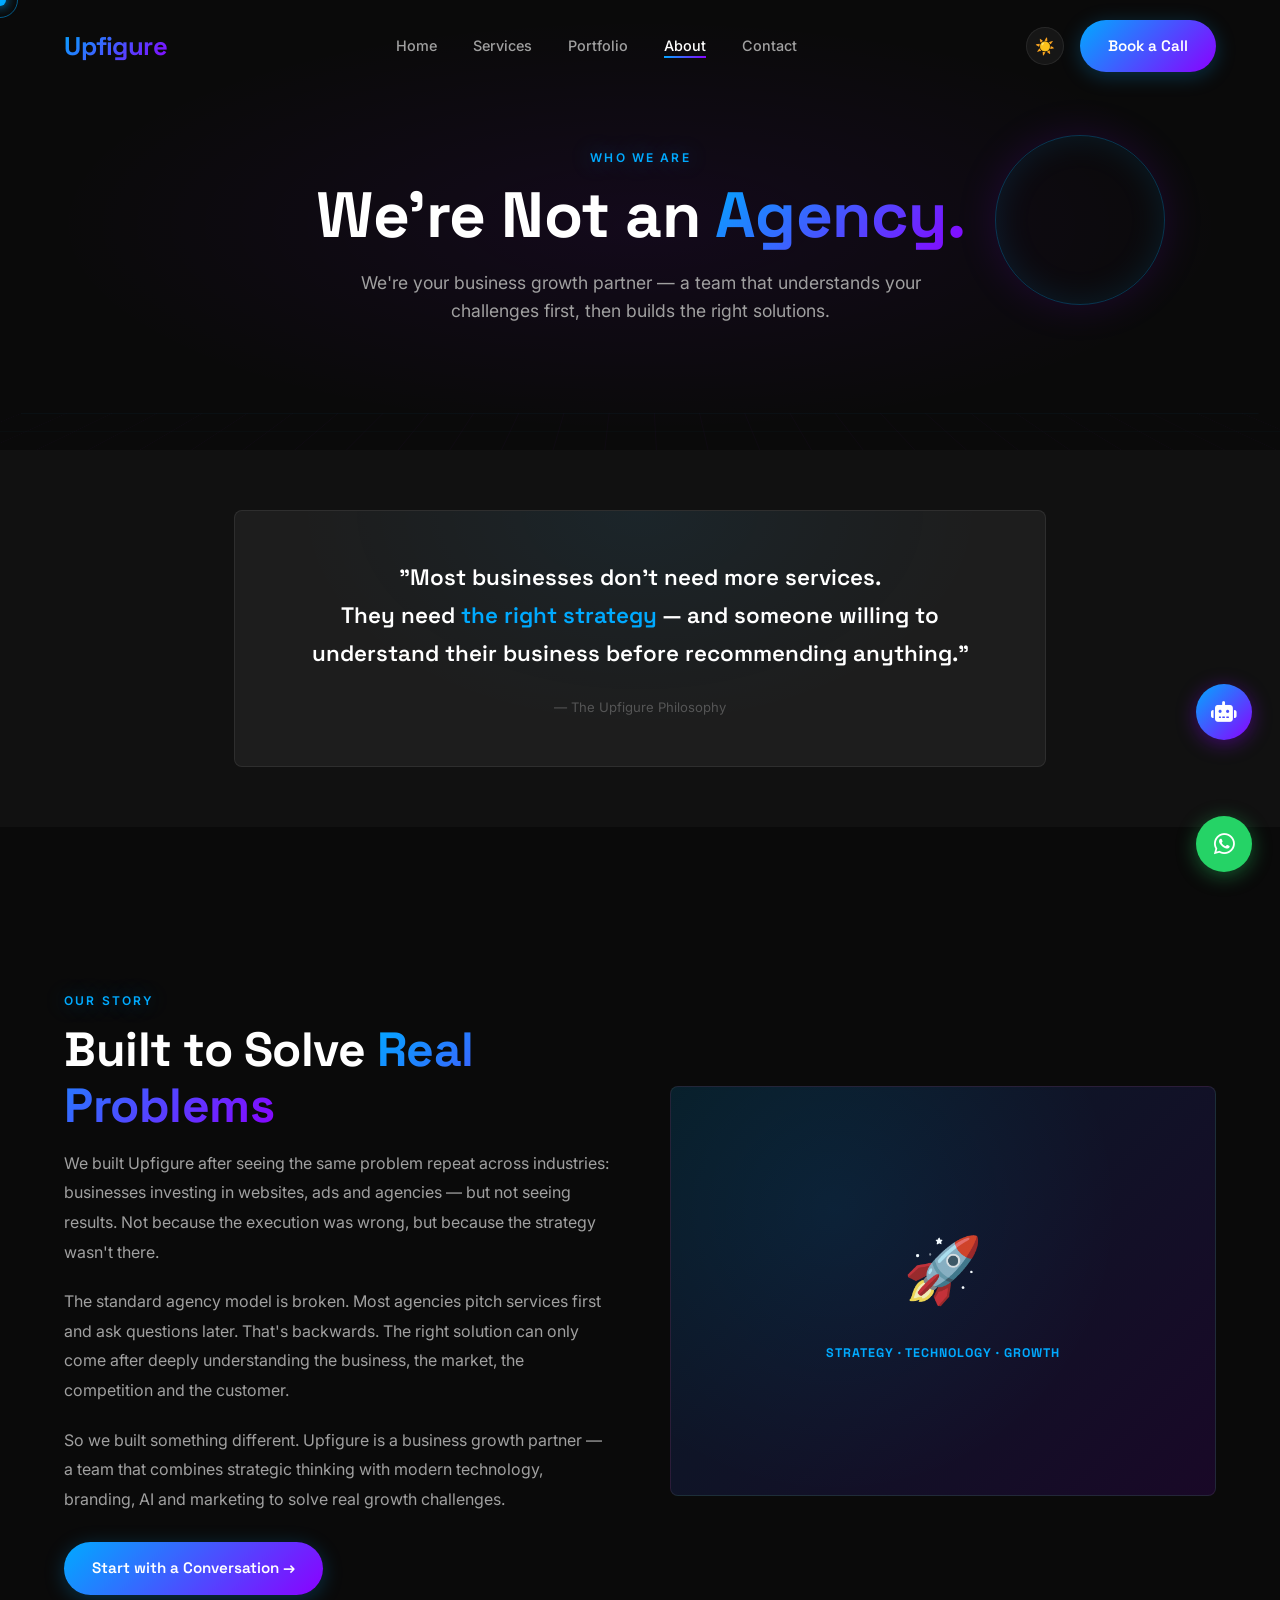
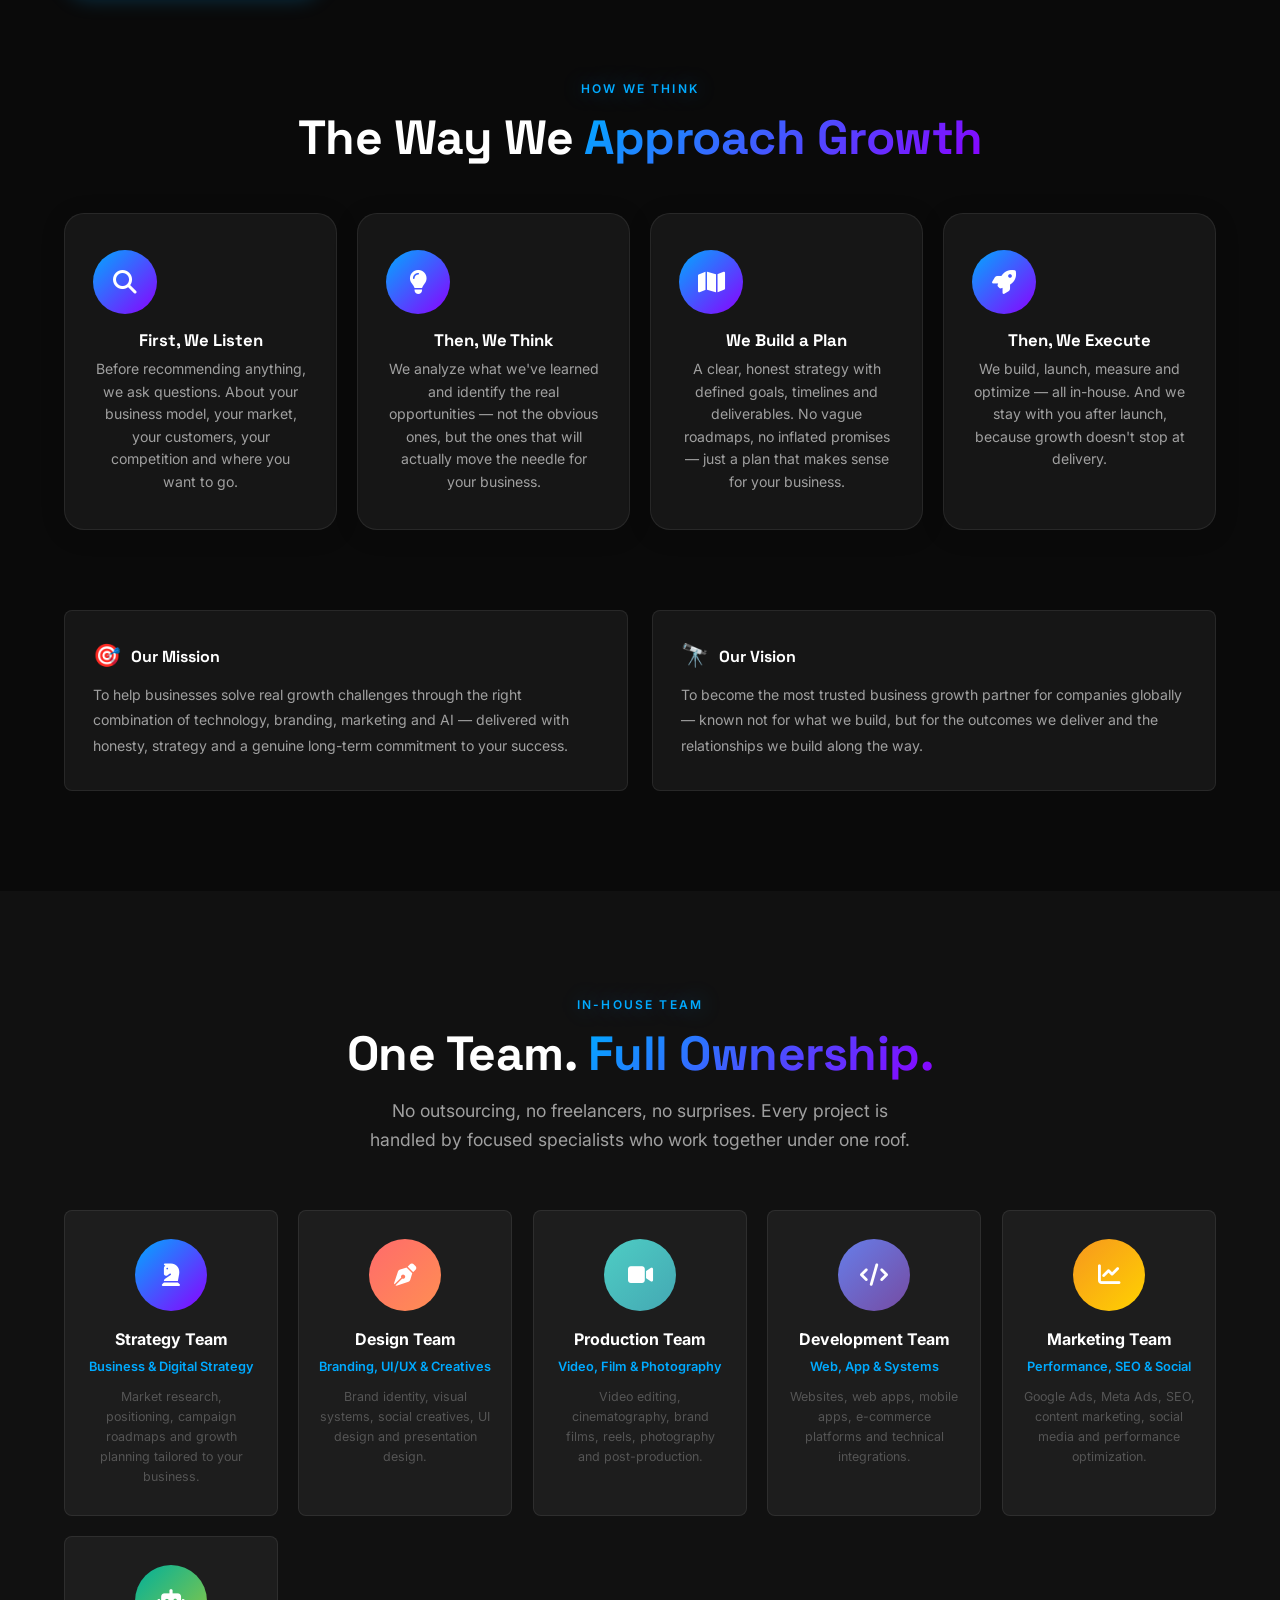
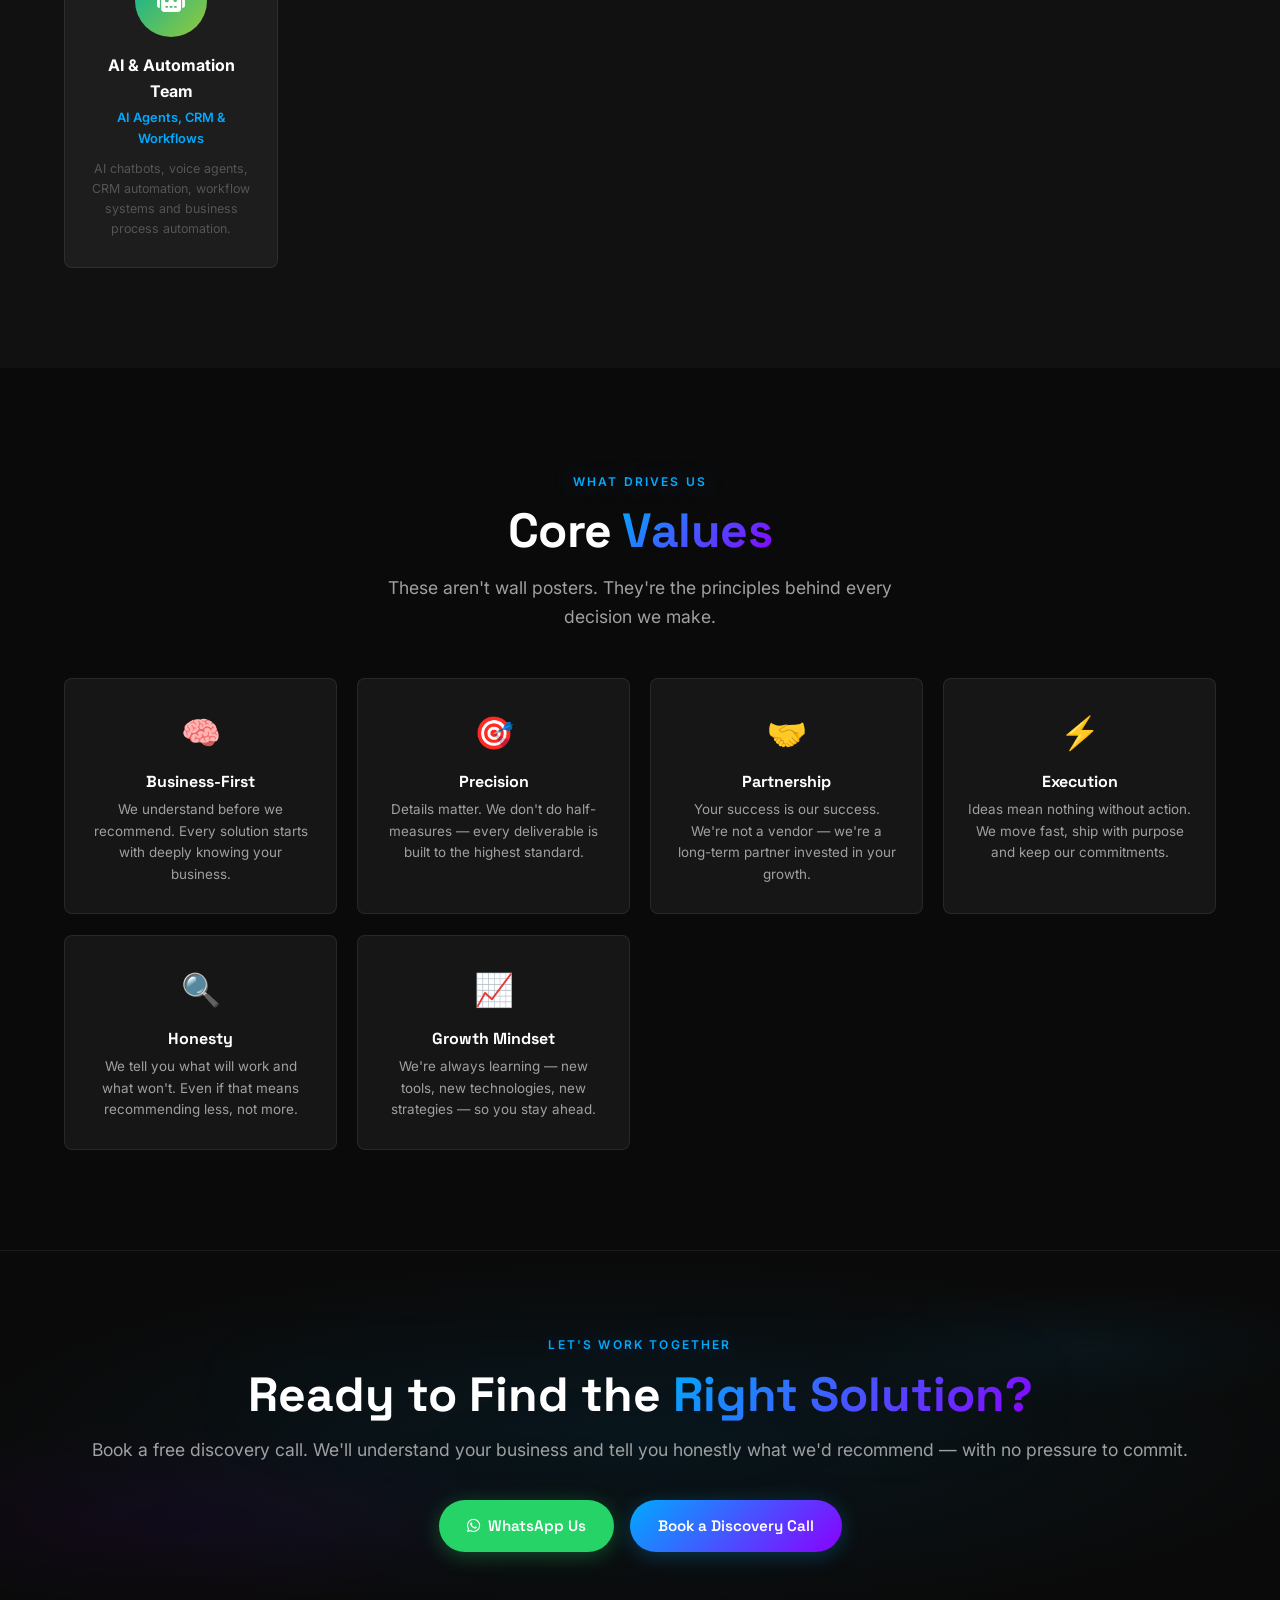
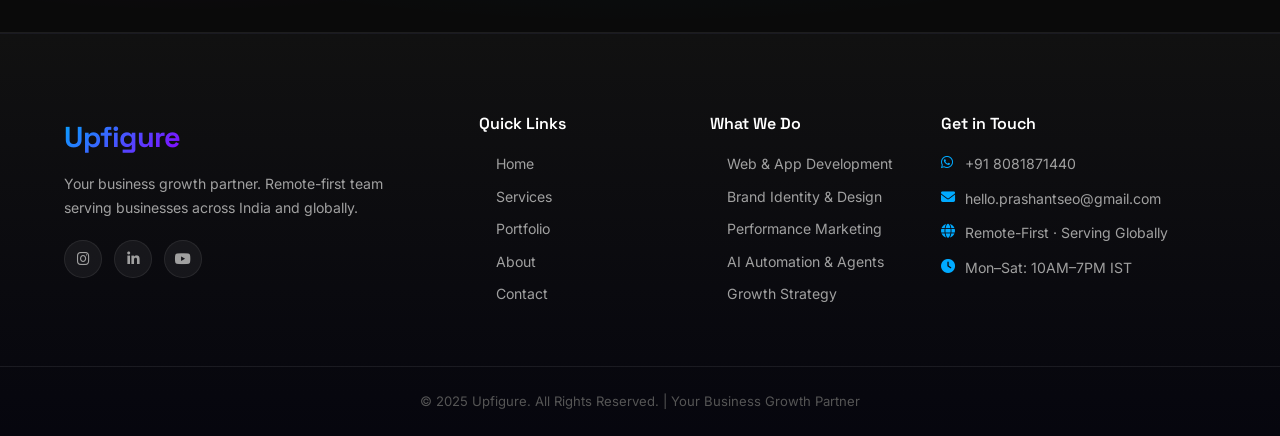
==== commit ccf2d7e3: "Updated website" ====
--- a/about.html
+++ b/about.html
@@ -3,23 +3,28 @@
 <head>
 <meta charset="UTF-8"/>
 <meta name="viewport" content="width=device-width, initial-scale=1.0"/>
-<title>About — Upfigure Creative Agency</title>
+<title>About — Upfigure | Business Growth Partner</title>
+<meta name="description" content="Upfigure is a business growth partner that understands your business first, then builds the right solutions through technology, branding, AI and digital marketing."/>
 <link rel="stylesheet" href="https://cdnjs.cloudflare.com/ajax/libs/font-awesome/6.4.0/css/all.min.css"/>
 <link rel="stylesheet" href="css/style.css"/>
+<link rel="stylesheet" href="css/chatbot-human.css"/>
 <style>
 .about-hero{min-height:50vh;display:flex;align-items:center;background:radial-gradient(ellipse at 50% 50%,rgba(139,0,255,0.07),transparent 65%);padding-top:120px}
 .story-grid{display:grid;grid-template-columns:1fr 1fr;gap:60px;align-items:center;margin-top:60px}
 @media(max-width:768px){.story-grid{grid-template-columns:1fr}}
-.story-img-box{border-radius:var(--radius);background:linear-gradient(135deg,rgba(0,170,255,0.12),rgba(139,0,255,0.12));border:1px solid var(--glass-border);aspect-ratio:4/3;display:flex;align-items:center;justify-content:center;font-size:6rem}
+.story-img-box{border-radius:var(--radius);background:linear-gradient(135deg,rgba(0,170,255,0.12),rgba(139,0,255,0.12));border:1px solid var(--glass-border);aspect-ratio:4/3;display:flex;align-items:center;justify-content:center;flex-direction:column;gap:16px;font-size:4rem;position:relative;overflow:hidden}
+.story-img-box::before{content:'';position:absolute;inset:0;background:radial-gradient(circle at 30% 30%,rgba(0,170,255,0.08),transparent 60%)}
+.story-img-tag{font-size:0.78rem;font-family:var(--font-head);font-weight:700;color:var(--accent-blue);letter-spacing:0.08em;text-transform:uppercase;margin-top:8px}
 .mv-grid{display:grid;grid-template-columns:1fr 1fr;gap:24px;margin-top:48px}
 @media(max-width:600px){.mv-grid{grid-template-columns:1fr}}
-.mv-card{background:var(--glass-bg);border:1px solid var(--glass-border);border-radius:var(--radius);padding:32px 28px}
-.mv-card h3{font-size:1rem;margin-bottom:10px;display:flex;align-items:center;gap:10px}
-.mv-card p{color:var(--text-secondary);font-size:0.88rem;line-height:1.7}
+.mv-card{background:var(--glass-bg);border:1px solid var(--glass-border);border-radius:var(--radius);padding:32px 28px;transition:var(--transition)}
+.mv-card:hover{border-color:rgba(0,170,255,0.2);transform:translateY(-4px)}
+.mv-card h3{font-size:1rem;margin-bottom:12px;display:flex;align-items:center;gap:10px}
+.mv-card p{color:var(--text-secondary);font-size:0.88rem;line-height:1.8}
 .team-grid{display:grid;grid-template-columns:repeat(auto-fill,minmax(200px,1fr));gap:20px;margin-top:56px}
-.team-card{background:var(--glass-bg);border:1px solid var(--glass-border);border-radius:var(--radius);padding:28px 20px;text-align:center;transition:var(--transition);transform-style:preserve-3d;cursor:default}
+.team-card{background:var(--glass-bg);border:1px solid var(--glass-border);border-radius:var(--radius);padding:28px 20px;text-align:center;transition:var(--transition);cursor:default}
 .team-card:hover{border-color:rgba(0,170,255,0.25);transform:translateY(-6px);box-shadow:0 16px 48px rgba(0,170,255,0.1)}
-.team-avatar{width:72px;height:72px;border-radius:50%;margin:0 auto 16px;display:flex;align-items:center;justify-content:center;font-size:1.8rem;font-weight:700;color:#fff}
+.team-avatar{width:72px;height:72px;border-radius:50%;margin:0 auto 16px;display:flex;align-items:center;justify-content:center;font-size:1.4rem;color:#fff}
 .team-name{font-weight:700;font-size:1rem;margin-bottom:4px}
 .team-role{color:var(--accent-blue);font-size:0.8rem;font-weight:600}
 .values-grid{display:grid;grid-template-columns:repeat(auto-fill,minmax(220px,1fr));gap:20px;margin-top:48px}
@@ -28,6 +33,10 @@
 .value-icon{font-size:2rem;margin-bottom:14px}
 .value-card h3{font-size:1rem;margin-bottom:8px}
 .value-card p{color:var(--text-secondary);font-size:0.84rem}
+.philosophy-block{background:var(--glass-bg);border:1px solid var(--glass-border);border-radius:var(--radius);padding:48px 40px;text-align:center;position:relative;overflow:hidden}
+.philosophy-block::before{content:'';position:absolute;inset:0;background:radial-gradient(ellipse at 50% 0%,rgba(0,170,255,0.06),transparent 60%)}
+.philosophy-block blockquote{font-size:clamp(1.1rem,2vw,1.4rem);font-family:var(--font-head);font-weight:600;line-height:1.7;color:var(--text-primary);position:relative}
+.philosophy-block blockquote span{color:var(--accent-blue)}
 </style>
 </head>
 <body>
@@ -45,14 +54,14 @@
     </ul>
     <div class="nav-right">
       <button class="theme-toggle" id="theme-toggle">☀️</button>
-      <a href="contact.html" class="btn btn-primary">Get Quote</a>
+      <a href="contact.html" class="btn btn-primary">Book a Call</a>
     </div>
     <button class="hamburger" id="hamburger"><span></span><span></span><span></span></button>
   </div>
 </nav>
 <div class="mobile-menu" id="mobile-menu">
   <a href="index.html">Home</a><a href="services.html">Services</a><a href="portfolio.html">Portfolio</a><a href="about.html">About</a><a href="contact.html">Contact</a>
-  <a href="contact.html" class="btn btn-primary" style="margin-top:8px">Get Quote</a>
+  <a href="contact.html" class="btn btn-primary" style="margin-top:8px">Book a Call</a>
 </div>
 
 <!-- HERO -->
@@ -60,25 +69,57 @@
   <div class="container">
     <div class="text-center reveal">
       <span class="section-label">Who We Are</span>
-      <h1 class="section-title" style="font-size:clamp(2.5rem,5vw,4rem)">About <span class="gradient-text">Upfigure</span></h1>
-      <p class="section-sub" style="margin:0 auto">A full-service creative agency built on passion, precision, and results.</p>
+      <h1 class="section-title" style="font-size:clamp(2.5rem,5vw,4rem)">We're Not an <span class="gradient-text">Agency.</span></h1>
+      <p class="section-sub" style="margin:0 auto">We're your business growth partner — a team that understands your challenges first, then builds the right solutions.</p>
+    </div>
+  </div>
+</section>
+
+<!-- PHILOSOPHY -->
+<section style="background:var(--bg-secondary);padding:60px 0">
+  <div class="container" style="max-width:860px">
+    <div class="philosophy-block reveal">
+      <blockquote>
+        "Most businesses don't need more services.<br/>
+        They need <span>the right strategy</span> — and someone willing to<br/>
+        understand their business before recommending anything."
+      </blockquote>
+      <p style="color:var(--text-muted);font-size:0.82rem;margin-top:24px">— The Upfigure Philosophy</p>
     </div>
   </div>
 </section>
 
 <!-- STORY -->
-<section style="background:var(--bg-secondary)">
+<section style="background:var(--bg-primary)">
   <div class="container">
     <div class="story-grid">
       <div class="reveal-left">
         <span class="section-label">Our Story</span>
-        <h2 class="section-title">We Started With a <span class="gradient-text">Mission</span></h2>
-        <p style="color:var(--text-secondary);line-height:1.8;margin-bottom:20px">We are a full-service creative agency based in Gurugram, helping brands grow through design, technology, and marketing. Born out of a passion for building impactful brands, Upfigure was created to give businesses access to world-class creative services under one roof.</p>
-        <p style="color:var(--text-secondary);line-height:1.8;margin-bottom:28px">We believe great design is not just about aesthetics — it's about results. Every project we take on is executed with strategy, creativity, and a laser focus on your business goals.</p>
-        <a href="contact.html" class="btn btn-primary">Work With Us →</a>
+        <h2 class="section-title">Built to Solve <span class="gradient-text">Real Problems</span></h2>
+        <p style="color:var(--text-secondary);line-height:1.85;margin-bottom:20px">We built Upfigure after seeing the same problem repeat across industries: businesses investing in websites, ads and agencies — but not seeing results. Not because the execution was wrong, but because the strategy wasn't there.</p>
+        <p style="color:var(--text-secondary);line-height:1.85;margin-bottom:20px">The standard agency model is broken. Most agencies pitch services first and ask questions later. That's backwards. The right solution can only come after deeply understanding the business, the market, the competition and the customer.</p>
+        <p style="color:var(--text-secondary);line-height:1.85;margin-bottom:28px">So we built something different. Upfigure is a business growth partner — a team that combines strategic thinking with modern technology, branding, AI and marketing to solve real growth challenges.</p>
+        <a href="contact.html" class="btn btn-primary">Start with a Conversation →</a>
       </div>
       <div class="reveal-right">
-        <div class="story-img-box">🚀</div>
+        <div class="story-img-box">
+          <span>🚀</span>
+          <div class="story-img-tag">Strategy · Technology · Growth</div>
+        </div>
+      </div>
+    </div>
+
+    <!-- How We Work -->
+    <div style="margin-top:80px" class="reveal">
+      <div class="text-center">
+        <span class="section-label">How We Think</span>
+        <h2 class="section-title">The Way We <span class="gradient-text">Approach Growth</span></h2>
+      </div>
+      <div class="why-grid" style="margin-top:48px">
+        <div class="why-card reveal" style="text-align:left"><div class="why-icon" style="margin:0 0 16px"><i class="fas fa-search"></i></div><h3>First, We Listen</h3><p>Before recommending anything, we ask questions. About your business model, your market, your customers, your competition and where you want to go.</p></div>
+        <div class="why-card reveal" style="text-align:left"><div class="why-icon" style="margin:0 0 16px"><i class="fas fa-lightbulb"></i></div><h3>Then, We Think</h3><p>We analyze what we've learned and identify the real opportunities — not the obvious ones, but the ones that will actually move the needle for your business.</p></div>
+        <div class="why-card reveal" style="text-align:left"><div class="why-icon" style="margin:0 0 16px"><i class="fas fa-map"></i></div><h3>We Build a Plan</h3><p>A clear, honest strategy with defined goals, timelines and deliverables. No vague roadmaps, no inflated promises — just a plan that makes sense for your business.</p></div>
+        <div class="why-card reveal" style="text-align:left"><div class="why-icon" style="margin:0 0 16px"><i class="fas fa-rocket"></i></div><h3>Then, We Execute</h3><p>We build, launch, measure and optimize — all in-house. And we stay with you after launch, because growth doesn't stop at delivery.</p></div>
       </div>
     </div>
 
@@ -86,111 +127,80 @@
     <div class="mv-grid" style="margin-top:80px">
       <div class="mv-card reveal">
         <h3><span style="font-size:1.4rem">🎯</span> Our Mission</h3>
-        <p>To deliver world-class creative solutions that drive real business results — combining design excellence, technical innovation, and marketing strategy into one seamless experience.</p>
+        <p>To help businesses solve real growth challenges through the right combination of technology, branding, marketing and AI — delivered with honesty, strategy and a genuine long-term commitment to your success.</p>
       </div>
       <div class="mv-card reveal">
         <h3><span style="font-size:1.4rem">🔭</span> Our Vision</h3>
-        <p>To become India's most trusted full-service digital agency — known for quality, speed, and genuine partnerships that help brands reach their true potential.</p>
+        <p>To become the most trusted business growth partner for companies globally — known not for what we build, but for the outcomes we deliver and the relationships we build along the way.</p>
       </div>
     </div>
   </div>
 </section>
 
 <!-- TEAM -->
-<section>
+<section style="background:var(--bg-secondary)">
   <div class="container">
     <div class="text-center reveal">
-        <span class="section-label">In-House Team</span>
-      <h2 class="section-title">Built by One <span class="gradient-text">Core Team</span></h2>
-      <p class="section-sub" style="margin:0 auto">No random outsourcing. Every project is handled by focused specialists under one roof.</p>
+      <span class="section-label">In-House Team</span>
+      <h2 class="section-title">One Team. <span class="gradient-text">Full Ownership.</span></h2>
+      <p class="section-sub" style="margin:0 auto">No outsourcing, no freelancers, no surprises. Every project is handled by focused specialists who work together under one roof.</p>
     </div>
     <div class="team-grid">
       <div class="team-card reveal">
-       <div class="team-avatar" style="background:linear-gradient(135deg,#00AAFF,#8B00FF)"><i class="fas fa-chess-knight"></i></div>
+        <div class="team-avatar" style="background:linear-gradient(135deg,#00AAFF,#8B00FF)"><i class="fas fa-chess-knight"></i></div>
         <div class="team-name">Strategy Team</div>
-        <div class="team-role">Brand direction &amp; planning</div>
-        <p style="color:var(--text-muted);font-size:0.78rem;margin-top:10px">Positioning, campaign roadmap, project scope and execution clarity.</p>
-      </div>
-      <div class="team-card reveal">
-         <div class="team-avatar" style="background:linear-gradient(135deg,#FF6B6B,#FF8E53)"><i class="fas fa-pen-nib"></i></div>
+        <div class="team-role">Business &amp; Digital Strategy</div>
+        <p style="color:var(--text-muted);font-size:0.78rem;margin-top:10px">Market research, positioning, campaign roadmaps and growth planning tailored to your business.</p>
+      </div>
+      <div class="team-card reveal">
+        <div class="team-avatar" style="background:linear-gradient(135deg,#FF6B6B,#FF8E53)"><i class="fas fa-pen-nib"></i></div>
         <div class="team-name">Design Team</div>
-        <div class="team-role">Branding, creatives &amp; UI</div>
-        <p style="color:var(--text-muted);font-size:0.78rem;margin-top:10px">Logos, social creatives, product visuals, UI systems and pitch assets.</p>
+        <div class="team-role">Branding, UI/UX &amp; Creatives</div>
+        <p style="color:var(--text-muted);font-size:0.78rem;margin-top:10px">Brand identity, visual systems, social creatives, UI design and presentation design.</p>
       </div>
       <div class="team-card reveal">
         <div class="team-avatar" style="background:linear-gradient(135deg,#4ECDC4,#44A8B3)"><i class="fas fa-video"></i></div>
         <div class="team-name">Production Team</div>
-        <div class="team-role">Video, shoots &amp; editing</div>
-        <p style="color:var(--text-muted);font-size:0.78rem;margin-top:10px">Reels, brand films, cinematography, photography and post-production.</p>
+        <div class="team-role">Video, Film &amp; Photography</div>
+        <p style="color:var(--text-muted);font-size:0.78rem;margin-top:10px">Video editing, cinematography, brand films, reels, photography and post-production.</p>
       </div>
       <div class="team-card reveal">
         <div class="team-avatar" style="background:linear-gradient(135deg,#667EEA,#764BA2)"><i class="fas fa-code"></i></div>
-        <div class="team-name">Web Team</div>
-        <div class="team-role">Websites &amp; landing pages</div>
-        <p style="color:var(--text-muted);font-size:0.78rem;margin-top:10px">Fast responsive builds, conversion pages, forms and integrations.</p>
-      </div>
-      <div class="team-card reveal">
-         <div class="team-avatar" style="background:linear-gradient(135deg,#F7971E,#FFD200)"><i class="fas fa-chart-line"></i></div>
-        <div class="team-name">Growth Team</div>
-        <div class="team-role">Ads, SEO &amp; social media</div>
-        <p style="color:var(--text-muted);font-size:0.78rem;margin-top:10px">Performance marketing, content strategy, reporting and optimisation.</p>
-      </div>
-      <div class="team-card reveal">
-        <div class="team-avatar" style="background:linear-gradient(135deg,#A8EDEA,#FED6E3)"><i class="fas fa-mobile-screen-button"></i></div>
-        <div class="team-name">App Team</div>
-        <div class="team-role">App UI &amp; development</div>
-        <p style="color:var(--text-muted);font-size:0.78rem;margin-top:10px">Mobile app design, prototypes, iOS/Android builds and launch support.</p>
+        <div class="team-name">Development Team</div>
+        <div class="team-role">Web, App &amp; Systems</div>
+        <p style="color:var(--text-muted);font-size:0.78rem;margin-top:10px">Websites, web apps, mobile apps, e-commerce platforms and technical integrations.</p>
+      </div>
+      <div class="team-card reveal">
+        <div class="team-avatar" style="background:linear-gradient(135deg,#F7971E,#FFD200)"><i class="fas fa-chart-line"></i></div>
+        <div class="team-name">Marketing Team</div>
+        <div class="team-role">Performance, SEO &amp; Social</div>
+        <p style="color:var(--text-muted);font-size:0.78rem;margin-top:10px">Google Ads, Meta Ads, SEO, content marketing, social media and performance optimization.</p>
+      </div>
+      <div class="team-card reveal">
+        <div class="team-avatar" style="background:linear-gradient(135deg,#00b09b,#96c93d)"><i class="fas fa-robot"></i></div>
+        <div class="team-name">AI &amp; Automation Team</div>
+        <div class="team-role">AI Agents, CRM &amp; Workflows</div>
+        <p style="color:var(--text-muted);font-size:0.78rem;margin-top:10px">AI chatbots, voice agents, CRM automation, workflow systems and business process automation.</p>
       </div>
     </div>
   </div>
 </section>
 
 <!-- VALUES -->
-<section style="background:var(--bg-secondary)">
+<section style="background:var(--bg-primary)">
   <div class="container">
     <div class="text-center reveal">
       <span class="section-label">What Drives Us</span>
-      <h2 class="section-title">Our Core <span class="gradient-text">Values</span></h2>
+      <h2 class="section-title">Core <span class="gradient-text">Values</span></h2>
+      <p class="section-sub" style="margin:0 auto">These aren't wall posters. They're the principles behind every decision we make.</p>
     </div>
     <div class="values-grid">
-      <div class="value-card reveal"><div class="value-icon">💡</div><h3>Innovation</h3><p>We stay ahead of trends and bring fresh, creative solutions to every project.</p></div>
-      <div class="value-card reveal"><div class="value-icon">⭐</div><h3>Quality</h3><p>Zero compromise on output quality. Every pixel, every frame, every line of code matters.</p></div>
-      <div class="value-card reveal"><div class="value-icon">🤝</div><h3>Transparency</h3><p>Clear communication, honest pricing, and no hidden surprises — ever.</p></div>
-      <div class="value-card reveal"><div class="value-icon">⚡</div><h3>Speed</h3><p>Fast turnarounds without sacrificing quality. We respect your deadlines.</p></div>
-    </div>
-  </div>
-</section>
-
-<!-- STATS -->
-<section>
-  <div class="container">
-    <div class="text-center reveal">
-      <span class="section-label">Numbers</span>
-      <h2 class="section-title">By the <span class="gradient-text">Numbers</span></h2>
-    </div>
-    <div class="stats-grid">
-      <div class="stat-card reveal"><div class="stat-number-wrap"><span class="stat-number" data-target="80" data-suffix="+">0+</span></div><span class="stat-label">Projects Completed</span></div>
-      <div class="stat-card reveal"><div class="stat-number-wrap"><span class="stat-number" data-target="30" data-suffix="+">0+</span></div><span class="stat-label">Happy Clients</span></div>
-      <div class="stat-card reveal"><div class="stat-number-wrap"><span class="stat-number" data-target="12" data-suffix="">0</span></div><span class="stat-label">Services Offered</span></div>
-      <div class="stat-card reveal"><div class="stat-number-wrap"><span class="stat-number" data-target="100" data-suffix="%">0%</span></div><span class="stat-label">Client Satisfaction</span></div>
-    </div>
-  </div>
-</section>
-
-<!-- CLIENTS -->
-<section style="background:var(--bg-secondary)">
-  <div class="container">
-    <div class="text-center reveal">
-      <span class="section-label">Clients</span>
-      <h2 class="section-title">Brands That <span class="gradient-text">Trust Us</span></h2>
-    </div>
-    <div class="clients-marquee">
-      <div class="clients-row clients-row-1">
-        <div class="client-logo">TechStartup Co.</div><div class="client-logo">FashionBrand</div><div class="client-logo">RealEstate Pro</div><div class="client-logo">D2C Ventures</div><div class="client-logo">Restaurant Hub</div><div class="client-logo">EdTech India</div><div class="client-logo">HealthPlus</div><div class="client-logo">AutoDeals</div><div class="client-logo">RetailMart</div><div class="client-logo">FinanceGrow</div><div class="client-logo">TravelExplore</div><div class="client-logo">BeautyBrand</div>
-      </div>
-      <div class="clients-row clients-row-2">
-        <div class="client-logo">BeautyBrand</div><div class="client-logo">TravelExplore</div><div class="client-logo">FinanceGrow</div><div class="client-logo">RetailMart</div><div class="client-logo">AutoDeals</div><div class="client-logo">HealthPlus</div><div class="client-logo">EdTech India</div><div class="client-logo">Restaurant Hub</div><div class="client-logo">D2C Ventures</div><div class="client-logo">RealEstate Pro</div><div class="client-logo">FashionBrand</div><div class="client-logo">TechStartup Co.</div>
-      </div>
+      <div class="value-card reveal"><div class="value-icon">🧠</div><h3>Business-First</h3><p>We understand before we recommend. Every solution starts with deeply knowing your business.</p></div>
+      <div class="value-card reveal"><div class="value-icon">🎯</div><h3>Precision</h3><p>Details matter. We don't do half-measures — every deliverable is built to the highest standard.</p></div>
+      <div class="value-card reveal"><div class="value-icon">🤝</div><h3>Partnership</h3><p>Your success is our success. We're not a vendor — we're a long-term partner invested in your growth.</p></div>
+      <div class="value-card reveal"><div class="value-icon">⚡</div><h3>Execution</h3><p>Ideas mean nothing without action. We move fast, ship with purpose and keep our commitments.</p></div>
+      <div class="value-card reveal"><div class="value-icon">🔍</div><h3>Honesty</h3><p>We tell you what will work and what won't. Even if that means recommending less, not more.</p></div>
+      <div class="value-card reveal"><div class="value-icon">📈</div><h3>Growth Mindset</h3><p>We're always learning — new tools, new technologies, new strategies — so you stay ahead.</p></div>
     </div>
   </div>
 </section>
@@ -198,12 +208,12 @@
 <!-- CTA -->
 <section id="cta">
   <div class="container reveal">
-    <span class="section-label">Let's Connect</span>
-    <h2>Ready to Build <span class="gradient-text">Together?</span></h2>
-    <p>Join 30+ brands who trust Upfigure for their growth journey.</p>
+    <span class="section-label">Let's Work Together</span>
+    <h2>Ready to Find the <span class="gradient-text">Right Solution?</span></h2>
+    <p>Book a free discovery call. We'll understand your business and tell you honestly what we'd recommend — with no pressure to commit.</p>
     <div class="cta-btns">
       <a href="https://wa.me/918081871440" target="_blank" class="btn btn-whatsapp"><i class="fab fa-whatsapp"></i> WhatsApp Us</a>
-      <a href="contact.html" class="btn btn-primary">Get Free Consultation</a>
+      <a href="contact.html" class="btn btn-primary">Book a Discovery Call</a>
     </div>
   </div>
 </section>
@@ -211,23 +221,23 @@
 <footer>
   <div class="container">
     <div class="footer-grid">
-      <div class="footer-col"><a href="index.html" class="nav-logo" style="font-size:1.8rem;display:inline-block;margin-bottom:12px">Upfigure</a><p>Your Vision, Our Execution. Full-service creative agency in Gurugram.</p><div class="social-links"><a href="#" class="social-link"><i class="fab fa-instagram"></i></a><a href="#" class="social-link"><i class="fab fa-linkedin-in"></i></a><a href="#" class="social-link"><i class="fab fa-youtube"></i></a></div></div>
+      <div class="footer-col"><a href="index.html" class="nav-logo" style="font-size:1.8rem;display:inline-block;margin-bottom:12px">Upfigure</a><p>Your business growth partner. Remote-first team serving businesses across India and globally.</p><div class="social-links"><a href="#" class="social-link"><i class="fab fa-instagram"></i></a><a href="#" class="social-link"><i class="fab fa-linkedin-in"></i></a><a href="#" class="social-link"><i class="fab fa-youtube"></i></a></div></div>
       <div class="footer-col"><h4>Quick Links</h4><ul class="footer-links"><li><a href="index.html">Home</a></li><li><a href="services.html">Services</a></li><li><a href="portfolio.html">Portfolio</a></li><li><a href="about.html">About</a></li><li><a href="contact.html">Contact</a></li></ul></div>
-      <div class="footer-col"><h4>Services</h4><ul class="footer-links"><li><a href="services.html">Graphics Design</a></li><li><a href="services.html">Video Editing</a></li><li><a href="services.html">Web Development</a></li><li><a href="services.html">App Development</a></li><li><a href="services.html">Performance Marketing</a></li></ul></div>
-      <div class="footer-col"><h4>Contact</h4><ul class="footer-contact"><li><i class="fab fa-whatsapp"></i><a href="https://wa.me/918081871440" style="color:inherit;text-decoration:none">+91 8081871440</a></li><li><i class="fas fa-envelope"></i>hello.prashantseo@gmail.com</li><li><i class="fas fa-map-marker-alt"></i>Gurugram, Haryana</li><li><i class="fas fa-clock"></i>Mon–Sat: 10AM–7PM</li></ul></div>
-    </div>
-  </div>
-  <div class="footer-bottom"><div class="container">© 2024 Upfigure. All Rights Reserved. | Made with ❤️ in Gurugram</div></div>
+      <div class="footer-col"><h4>What We Do</h4><ul class="footer-links"><li><a href="services.html">Web &amp; App Development</a></li><li><a href="services.html">Brand Identity &amp; Design</a></li><li><a href="services.html">Performance Marketing</a></li><li><a href="services.html">AI Automation &amp; Agents</a></li><li><a href="services.html">Growth Strategy</a></li></ul></div>
+      <div class="footer-col"><h4>Get in Touch</h4><ul class="footer-contact"><li><i class="fab fa-whatsapp"></i><a href="https://wa.me/918081871440" style="color:inherit;text-decoration:none">+91 8081871440</a></li><li><i class="fas fa-envelope"></i><a href="mailto:hello.prashantseo@gmail.com" style="color:inherit;text-decoration:none">hello.prashantseo@gmail.com</a></li><li><i class="fas fa-globe"></i>Remote-First · Serving Globally</li><li><i class="fas fa-clock"></i>Mon–Sat: 10AM–7PM IST</li></ul></div>
+    </div>
+  </div>
+  <div class="footer-bottom"><div class="container">© 2025 Upfigure. All Rights Reserved. | Your Business Growth Partner</div></div>
 </footer>
 
 <a href="https://wa.me/918081871440" target="_blank" class="float-whatsapp"><i class="fab fa-whatsapp"></i></a>
 <button class="float-back-top" id="back-top"><i class="fas fa-chevron-up"></i></button>
-<button class="float-chatbot-btn" id="chatbot-btn">🤖<div class="chat-badge" id="chat-badge">1</div></button>
+<button class="float-chatbot-btn" id="chatbot-btn" title="Chat with us"><div class="chat-badge" id="chat-badge">1</div></button>
 <div id="chatbot-panel">
-  <div class="chat-header"><div class="chat-avatar">🤖</div><div class="chat-header-info"><div class="chat-header-name">Upfigure AI</div><div class="chat-header-status"><div class="chat-online-dot"></div> Online</div></div><button class="chat-close" id="chat-close"><i class="fas fa-times"></i></button></div>
+  <div class="chat-header"><div class="chat-avatar"></div><div class="chat-header-info"><div class="chat-header-name">Upfigure Support</div><div class="chat-header-status"><div class="chat-online-dot"></div> Online · here to help</div></div><button class="chat-close" id="chat-close"><i class="fas fa-times"></i></button></div>
   <div class="chat-messages" id="chat-messages"></div>
-  <div class="chat-input-area"><input type="text" class="chat-input" id="chat-input" placeholder="Ask me anything..."/><button class="chat-send" id="chat-send"><i class="fas fa-paper-plane"></i></button></div>
+  <div class="chat-input-area"><input type="text" class="chat-input" id="chat-input" placeholder="How can we help your business?"/><button class="chat-send" id="chat-send"><i class="fas fa-paper-plane"></i></button></div>
 </div>
 <script src="js/main.js"></script>
 </body>
-</html>
+</html>
--- a/css/style.css
+++ b/css/style.css
@@ -29,56 +29,17 @@
   --transition-slow: all 0.6s ease;
 }
 
-/* ── RESET & BASE ── */
 *, *::before, *::after { margin: 0; padding: 0; box-sizing: border-box; }
-
 html { scroll-behavior: smooth; overflow-x: hidden; }
-
-body {
-  background: var(--bg-primary);
-  color: var(--text-primary);
-  font-family: var(--font-body);
-  font-size: 16px;
-  line-height: 1.6;
-  overflow-x: hidden;
-  cursor: auto;
-}
-
-body.light-mode {
-  --bg-primary: #f0f0f0;
-  --bg-secondary: #e0e0e0;
-  --bg-card: rgba(0,0,0,0.04);
-  --text-primary: #111111;
-  --text-secondary: #444444;
-  --glass-bg: rgba(0,0,0,0.04);
-  --glass-border: rgba(0,0,0,0.1);
-}
-
-/* ── CUSTOM SCROLLBAR ── */
+body { background: var(--bg-primary); color: var(--text-primary); font-family: var(--font-body); font-size: 16px; line-height: 1.6; overflow-x: hidden; cursor: auto; }
+body.light-mode { --bg-primary: #f0f0f0; --bg-secondary: #e0e0e0; --bg-card: rgba(0,0,0,0.04); --text-primary: #111111; --text-secondary: #444444; --glass-bg: rgba(0,0,0,0.04); --glass-border: rgba(0,0,0,0.1); }
+
 ::-webkit-scrollbar { width: 6px; }
 ::-webkit-scrollbar-track { background: var(--bg-primary); }
 ::-webkit-scrollbar-thumb { background: var(--accent-blue); border-radius: 3px; }
 
-/* ── CUSTOM CURSOR ── */
-#cursor {
-  width: 12px; height: 12px;
-  background: var(--accent-blue);
-  border-radius: 50%;
-  position: fixed; pointer-events: none; z-index: 99999;
-  display: none;
-  transform: translate(-50%, -50%);
-  transition: transform 0.1s, width 0.2s, height 0.2s, background 0.2s;
-  box-shadow: 0 0 12px var(--accent-blue);
-}
-#cursor-ring {
-  width: 36px; height: 36px;
-  border: 1.5px solid rgba(0,170,255,0.5);
-  border-radius: 50%;
-  position: fixed; pointer-events: none; z-index: 99998;
-  display: none;
-  transform: translate(-50%, -50%);
-  transition: transform 0.15s, width 0.2s, height 0.2s;
-}
+#cursor { width: 12px; height: 12px; background: var(--accent-blue); border-radius: 50%; position: fixed; pointer-events: none; z-index: 99999; display: none; transform: translate(-50%, -50%); transition: transform 0.1s, width 0.2s, height 0.2s, background 0.2s; box-shadow: 0 0 12px var(--accent-blue); }
+#cursor-ring { width: 36px; height: 36px; border: 1.5px solid rgba(0,170,255,0.5); border-radius: 50%; position: fixed; pointer-events: none; z-index: 99998; display: none; transform: translate(-50%, -50%); transition: transform 0.15s, width 0.2s, height 0.2s; }
 @media (hover: hover) and (pointer: fine) and (min-width: 769px) {
   body { cursor: none; }
   #cursor, #cursor-ring { display: block; }
@@ -86,989 +47,294 @@
   a:hover ~ #cursor, button:hover ~ #cursor { width: 20px; height: 20px; }
 }
 
-/* ── TYPOGRAPHY ── */
 h1,h2,h3,h4,h5,h6 { font-family: var(--font-head); font-weight: 700; line-height: 1.2; }
-
-.gradient-text {
-  background: var(--accent-grad);
-  -webkit-background-clip: text;
-  -webkit-text-fill-color: transparent;
-  background-clip: text;
-}
-
-.section-label {
-  font-size: 0.75rem; font-weight: 600; letter-spacing: 0.15em;
-  text-transform: uppercase; color: var(--accent-blue);
-  display: inline-block; margin-bottom: 0.75rem;
-}
-
-.section-title {
-  font-size: clamp(2rem, 4vw, 3rem);
-  margin-bottom: 1rem;
-}
-
-.section-sub {
-  color: var(--text-secondary);
-  font-size: 1.1rem;
-  max-width: 560px;
-}
-
+.gradient-text { background: var(--accent-grad); -webkit-background-clip: text; -webkit-text-fill-color: transparent; background-clip: text; }
+.section-label { font-size: 0.75rem; font-weight: 600; letter-spacing: 0.15em; text-transform: uppercase; color: var(--accent-blue); display: inline-block; margin-bottom: 0.75rem; }
+.section-title { font-size: clamp(2rem, 4vw, 3rem); margin-bottom: 1rem; }
+.section-sub { color: var(--text-secondary); font-size: 1.1rem; max-width: 560px; }
 section { padding: 100px 0; position: relative; }
 .container { max-width: 1200px; margin: 0 auto; padding: 0 24px; }
 .text-center { text-align: center; }
 .text-center .section-sub { margin: 0 auto; }
 
-/* ── GLASSMORPHISM ── */
-.glass {
-  background: var(--glass-bg);
-  backdrop-filter: var(--glass-blur);
-  -webkit-backdrop-filter: var(--glass-blur);
-  border: 1px solid var(--glass-border);
-  border-radius: var(--radius);
-}
-
-/* ── BUTTONS ── */
-.btn {
-  display: inline-flex; align-items: center; gap: 8px;
-  padding: 14px 28px; border-radius: 50px;
-  font-family: var(--font-head); font-weight: 600; font-size: 0.95rem;
-  cursor: pointer; text-decoration: none; border: none;
-  transition: var(--transition); white-space: nowrap;
-}
-.btn-primary {
-  background: var(--accent-grad);
-  color: #fff;
-  box-shadow: 0 4px 20px rgba(0,170,255,0.25);
-}
+.glass { background: var(--glass-bg); backdrop-filter: var(--glass-blur); -webkit-backdrop-filter: var(--glass-blur); border: 1px solid var(--glass-border); border-radius: var(--radius); }
+
+.btn { display: inline-flex; align-items: center; gap: 8px; padding: 14px 28px; border-radius: 50px; font-family: var(--font-head); font-weight: 600; font-size: 0.95rem; cursor: pointer; text-decoration: none; border: none; transition: var(--transition); white-space: nowrap; }
+.btn-primary { background: var(--accent-grad); color: #fff; box-shadow: 0 4px 20px rgba(0,170,255,0.25); }
 .btn-primary:hover { transform: translateY(-2px); box-shadow: 0 8px 32px rgba(0,170,255,0.45); }
-
-.btn-outline {
-  background: transparent;
-  color: var(--text-primary);
-  border: 1.5px solid var(--glass-border);
-}
-.btn-outline:hover {
-  border-color: var(--accent-blue);
-  color: var(--accent-blue);
-  box-shadow: var(--accent-glow-blue);
-}
-
-/* ── SCROLL ANIMATIONS ── */
-.reveal {
-  opacity: 0;
-  transform: perspective(1000px) translateY(40px) rotateX(5deg);
-  transition: opacity 0.7s ease, transform 0.7s ease;
-}
-.reveal.visible {
-  opacity: 1;
-  transform: perspective(1000px) translateY(0) rotateX(0deg);
-}
+.btn-outline { background: transparent; color: var(--text-primary); border: 1.5px solid var(--glass-border); }
+.btn-outline:hover { border-color: var(--accent-blue); color: var(--accent-blue); box-shadow: var(--accent-glow-blue); }
+
+.reveal { opacity: 0; transform: perspective(1000px) translateY(40px) rotateX(5deg); transition: opacity 0.7s ease, transform 0.7s ease; }
+.reveal.visible { opacity: 1; transform: perspective(1000px) translateY(0) rotateX(0deg); }
 .reveal-left { opacity:0; transform: translateX(-40px); transition: opacity 0.7s ease, transform 0.7s ease; }
 .reveal-right { opacity:0; transform: translateX(40px); transition: opacity 0.7s ease, transform 0.7s ease; }
 .reveal-left.visible, .reveal-right.visible { opacity:1; transform: translateX(0); }
 
-/* ── NAVBAR ── */
-#navbar {
-  position: fixed; top: 0; left: 0; right: 0; z-index: 1000;
-  padding: 20px 0;
-  transition: var(--transition);
-}
-#navbar.scrolled {
-  background: rgba(10,10,10,0.85);
-  backdrop-filter: blur(20px);
-  padding: 14px 0;
-  border-bottom: 1px solid var(--glass-border);
-}
-.nav-inner {
-  display: flex; align-items: center; justify-content: space-between;
-}
-.nav-logo {
-  font-family: var(--font-head); font-size: 1.6rem; font-weight: 800;
-  background: var(--accent-grad);
-  -webkit-background-clip: text; -webkit-text-fill-color: transparent;
-  background-clip: text; text-decoration: none; letter-spacing: -0.5px;
-}
-.nav-links {
-  display: flex; align-items: center; gap: 36px;
-  list-style: none;
-}
-.nav-links a {
-  color: var(--text-secondary); text-decoration: none;
-  font-size: 0.9rem; font-weight: 500; transition: var(--transition);
-  position: relative;
-}
-.nav-links a::after {
-  content: ''; position: absolute; bottom: -4px; left: 0;
-  width: 0; height: 2px;
-  background: var(--accent-grad);
-  transition: width 0.3s ease;
-}
+#navbar { position: fixed; top: 0; left: 0; right: 0; z-index: 1000; padding: 20px 0; transition: var(--transition); }
+#navbar.scrolled { background: rgba(5,5,12,0.94); backdrop-filter: blur(20px); padding: 14px 0; border-bottom: 1px solid var(--glass-border); box-shadow: 0 8px 40px rgba(0,0,0,0.4), 0 1px 0 rgba(0,170,255,0.11); }
+.nav-inner { display: flex; align-items: center; justify-content: space-between; }
+.nav-logo { font-family: var(--font-head); font-size: 1.6rem; font-weight: 800; background: var(--accent-grad); -webkit-background-clip: text; -webkit-text-fill-color: transparent; background-clip: text; text-decoration: none; letter-spacing: -0.5px; }
+.nav-links { display: flex; align-items: center; gap: 36px; list-style: none; }
+.nav-links a { color: var(--text-secondary); text-decoration: none; font-size: 0.9rem; font-weight: 500; transition: var(--transition); position: relative; }
+.nav-links a::after { content: ''; position: absolute; bottom: -4px; left: 0; width: 0; height: 2px; background: var(--accent-grad); transition: width 0.3s ease; }
 .nav-links a:hover, .nav-links a.active { color: var(--text-primary); }
 .nav-links a:hover::after, .nav-links a.active::after { width: 100%; }
 .nav-right { display: flex; align-items: center; gap: 16px; }
-
-.theme-toggle {
-  background: var(--glass-bg); border: 1px solid var(--glass-border);
-  color: var(--text-primary); width: 38px; height: 38px;
-  border-radius: 50%; cursor: pointer; font-size: 1rem;
-  display: flex; align-items: center; justify-content: center;
-  transition: var(--transition);
-}
+.theme-toggle { background: var(--glass-bg); border: 1px solid var(--glass-border); color: var(--text-primary); width: 38px; height: 38px; border-radius: 50%; cursor: pointer; font-size: 1rem; display: flex; align-items: center; justify-content: center; transition: var(--transition); }
 .theme-toggle:hover { border-color: var(--accent-blue); }
-
-.hamburger {
-  display: none; flex-direction: column; gap: 5px;
-  cursor: pointer; padding: 6px;
-  width: 42px; height: 42px;
-  align-items: center; justify-content: center;
-  background: transparent; border: 1px solid var(--glass-border);
-  border-radius: var(--radius-sm);
-  color: var(--text-primary);
-}
-.hamburger span {
-  display: block; width: 24px; height: 2px;
-  background: var(--text-primary); border-radius: 2px;
-  transition: var(--transition);
-}
+.hamburger { display: none; flex-direction: column; gap: 5px; cursor: pointer; padding: 6px; width: 42px; height: 42px; align-items: center; justify-content: center; background: transparent; border: 1px solid var(--glass-border); border-radius: var(--radius-sm); color: var(--text-primary); }
+.hamburger span { display: block; width: 24px; height: 2px; background: var(--text-primary); border-radius: 2px; transition: var(--transition); }
 .hamburger.open span:nth-child(1) { transform: translateY(7px) rotate(45deg); }
 .hamburger.open span:nth-child(2) { opacity: 0; }
 .hamburger.open span:nth-child(3) { transform: translateY(-7px) rotate(-45deg); }
-
-.mobile-menu {
-  display: none; position: fixed; top: 0; left: 0; right: 0; bottom: 0;
-  background: rgba(10,10,10,0.97); z-index: 999;
-  flex-direction: column; align-items: center; justify-content: center; gap: 32px;
+.mobile-menu { display: none; position: fixed; top: 0; left: 0; right: 0; bottom: 0; background: rgba(10,10,10,0.97); z-index: 999; flex-direction: column; align-items: center; justify-content: center; gap: 32px; }
+.mobile-menu.open { display: flex; }
+.mobile-menu a { color: var(--text-primary); text-decoration: none; font-family: var(--font-head); font-size: 2rem; font-weight: 700; transition: var(--transition); }
+.mobile-menu a:hover { color: var(--accent-blue); }
+
+#hero { min-height: 100vh; display: flex; align-items: center; position: relative; overflow: hidden; padding: 120px 0 80px;
+  background:
+    radial-gradient(ellipse 78% 58% at 72% 36%, rgba(139,0,255,0.26), transparent 52%),
+    radial-gradient(ellipse 60% 48% at 24% 66%, rgba(0,170,255,0.20), transparent 46%),
+    radial-gradient(ellipse 40% 28% at 50% 5%,  rgba(0,170,255,0.09), transparent 38%),
+    radial-gradient(ellipse 30% 20% at 80% 80%, rgba(139,0,255,0.10), transparent 40%),
+    linear-gradient(158deg, rgba(16,4,36,0.55) 0%, rgba(5,5,18,0.2) 55%, transparent 100%),
+    #0a0a0a;
 }
-.mobile-menu.open { display: flex; }
-.mobile-menu a {
-  color: var(--text-primary); text-decoration: none;
-  font-family: var(--font-head); font-size: 2rem; font-weight: 700;
-  transition: var(--transition);
-}
-.mobile-menu a:hover { color: var(--accent-blue); }
-
-/* ── HERO ── */
-#hero {
-  min-height: 100vh; display: flex; align-items: center;
-  position: relative; overflow: hidden; padding: 120px 0 80px;
-  background:
-    radial-gradient(circle at 74% 42%, rgba(139,0,255,0.18), transparent 34%),
-    radial-gradient(circle at 22% 68%, rgba(0,170,255,0.12), transparent 28%),
-    linear-gradient(180deg, rgba(255,255,255,0.02), transparent 32%);
-}
-#hero::before {
-  content: '';
-  position: absolute;
-  inset: auto -10% 0 -10%;
-  height: 38%;
-  background-image:
-    linear-gradient(rgba(0,170,255,0.14) 1px, transparent 1px),
-    linear-gradient(90deg, rgba(139,0,255,0.12) 1px, transparent 1px);
-  background-size: 64px 64px;
-  transform: perspective(700px) rotateX(62deg) translateY(25%);
-  transform-origin: bottom center;
-  opacity: 0.28;
-  pointer-events: none;
-}
-#hero .container {
-  width: 100%;
-}
-#hero-canvas {
-  position: absolute; inset: 0; z-index: 0; opacity: 0.6;
-}
-#threejs-canvas {
-  position: absolute; right: -4%; top: 50%; transform: translateY(-50%);
-  width: 46%; height: min(860px, 92%); z-index: 1; pointer-events: none;
-  opacity: 0.95;
-  filter: drop-shadow(0 0 38px rgba(0,170,255,0.22));
-}
-#threejs-canvas canvas {
-  position: absolute;
-  inset: 0;
-  z-index: 1;
-}
-.holo-orb-fallback {
-  position: absolute;
-  inset: 13% 5% 8% 0;
-  z-index: 0;
-  display: grid;
-  place-items: center;
-  border-radius: 50%;
-  opacity: 1;
-  transition: opacity 0.5s ease;
-  transform-style: preserve-3d;
-  animation: fallback-orb-drift 8s ease-in-out infinite;
-}
-#threejs-canvas.three-ready .holo-orb-fallback {
-  opacity: 0;
-}
-.holo-orb-fallback::before,
-.holo-orb-fallback::after {
-  content: '';
-  position: absolute;
-  border-radius: 50%;
-}
-.holo-orb-fallback::before {
-  width: min(78%, 430px);
-  aspect-ratio: 1;
-  background:
-    radial-gradient(circle at 48% 45%, rgba(139,0,255,0.16), transparent 34%),
-    repeating-radial-gradient(circle, rgba(0,170,255,0.18) 0 1px, transparent 1px 21px),
-    repeating-conic-gradient(from 8deg, rgba(0,170,255,0.28) 0 1deg, transparent 1deg 11deg);
-  border: 1px solid rgba(0,170,255,0.38);
-  box-shadow:
-    inset 0 0 44px rgba(0,170,255,0.2),
-    0 0 62px rgba(139,0,255,0.28);
-  animation: fallback-orb-spin 16s linear infinite;
-}
-.holo-orb-fallback::after {
-  width: min(36%, 190px);
-  aspect-ratio: 1;
-  background: radial-gradient(circle, rgba(139,0,255,0.5), rgba(0,170,255,0.1) 62%, transparent 68%);
-  filter: blur(1px);
-  animation: fallback-core-pulse 3.2s ease-in-out infinite;
-}
-.orb-ring {
-  position: absolute;
-  width: min(88%, 500px);
-  aspect-ratio: 1;
-  border: 4px solid rgba(0,170,255,0.74);
-  border-left-color: transparent;
-  border-right-color: rgba(139,0,255,0.72);
-  border-radius: 50%;
-  box-shadow: 0 0 22px rgba(0,170,255,0.22);
-}
+#hero::before { content: ''; position: absolute; inset: auto -10% 0 -10%; height: 38%; background-image: linear-gradient(rgba(0,170,255,0.14) 1px, transparent 1px), linear-gradient(90deg, rgba(139,0,255,0.12) 1px, transparent 1px); background-size: 64px 64px; transform: perspective(700px) rotateX(62deg) translateY(25%); transform-origin: bottom center; opacity: 0.34; pointer-events: none; }
+#hero .container { width: 100%; }
+#hero-canvas { position: absolute; inset: 0; z-index: 0; opacity: 0.6; }
+#threejs-canvas { position: absolute; right: -2%; top: 50%; transform: translateY(-50%); width: 50%; height: min(860px, 92%); z-index: 1; pointer-events: none; opacity: 0.95; filter: drop-shadow(0 0 60px rgba(0,170,255,0.30)) drop-shadow(0 0 100px rgba(139,0,255,0.14)); }
+#threejs-canvas canvas { position: absolute; inset: 0; z-index: 1; }
+.holo-orb-fallback { position: absolute; inset: 13% 5% 8% 0; z-index: 0; display: grid; place-items: center; border-radius: 50%; opacity: 1; transition: opacity 0.5s ease; transform-style: preserve-3d; animation: fallback-orb-drift 8s ease-in-out infinite; }
+#threejs-canvas.three-ready .holo-orb-fallback { opacity: 0; }
+.holo-orb-fallback::before, .holo-orb-fallback::after { content: ''; position: absolute; border-radius: 50%; }
+.holo-orb-fallback::before { width: min(78%, 430px); aspect-ratio: 1; background: radial-gradient(circle at 48% 45%, rgba(139,0,255,0.16), transparent 34%), repeating-radial-gradient(circle, rgba(0,170,255,0.18) 0 1px, transparent 1px 21px), repeating-conic-gradient(from 8deg, rgba(0,170,255,0.28) 0 1deg, transparent 1deg 11deg); border: 1px solid rgba(0,170,255,0.38); box-shadow: inset 0 0 44px rgba(0,170,255,0.2), 0 0 62px rgba(139,0,255,0.28); animation: fallback-orb-spin 16s linear infinite; }
+.holo-orb-fallback::after { width: min(36%, 190px); aspect-ratio: 1; background: radial-gradient(circle, rgba(139,0,255,0.5), rgba(0,170,255,0.1) 62%, transparent 68%); filter: blur(1px); animation: fallback-core-pulse 3.2s ease-in-out infinite; }
+.orb-ring { position: absolute; width: min(88%, 500px); aspect-ratio: 1; border: 4px solid rgba(0,170,255,0.74); border-left-color: transparent; border-right-color: rgba(139,0,255,0.72); border-radius: 50%; box-shadow: 0 0 22px rgba(0,170,255,0.22); }
 .orb-ring-1 { transform: rotateX(68deg) rotateZ(12deg); animation: fallback-ring-1 8s linear infinite; }
 .orb-ring-2 { transform: rotateY(72deg) rotateZ(-24deg); animation: fallback-ring-2 10s linear infinite; }
-.orb-ring-3 {
-  width: min(70%, 390px);
-  border-width: 2px;
-  opacity: 0.72;
-  transform: rotateX(20deg) rotateY(70deg);
-  animation: fallback-ring-3 12s linear infinite;
-}
-.orb-core {
-  position: absolute;
-  width: min(31%, 160px);
-  aspect-ratio: 1;
-  border: 1px solid rgba(139,0,255,0.62);
-  border-radius: 18px;
-  transform: rotate(45deg);
-  box-shadow: inset 0 0 22px rgba(139,0,255,0.3), 0 0 30px rgba(0,170,255,0.16);
-  animation: fallback-core-turn 7s linear infinite;
-}
-.orb-dot {
-  position: absolute;
-  width: 8px;
-  height: 8px;
-  border-radius: 50%;
-  background: var(--accent-blue);
-  box-shadow: 0 0 18px var(--accent-blue);
-}
+.orb-ring-3 { width: min(70%, 390px); border-width: 2px; opacity: 0.72; transform: rotateX(20deg) rotateY(70deg); animation: fallback-ring-3 12s linear infinite; }
+.orb-core { position: absolute; width: min(31%, 160px); aspect-ratio: 1; border: 1px solid rgba(139,0,255,0.62); border-radius: 18px; transform: rotate(45deg); box-shadow: inset 0 0 22px rgba(139,0,255,0.3), 0 0 30px rgba(0,170,255,0.16); animation: fallback-core-turn 7s linear infinite; }
+.orb-dot { position: absolute; width: 8px; height: 8px; border-radius: 50%; background: var(--accent-blue); box-shadow: 0 0 18px var(--accent-blue); }
 .orb-dot-1 { top: 17%; left: 35%; animation: fallback-dot 4s ease-in-out infinite; }
 .orb-dot-2 { top: 33%; right: 18%; animation: fallback-dot 4.8s ease-in-out infinite 0.4s; }
 .orb-dot-3 { bottom: 22%; left: 22%; background: var(--accent-purple); box-shadow: 0 0 18px var(--accent-purple); animation: fallback-dot 5.2s ease-in-out infinite 0.8s; }
 .orb-dot-4 { bottom: 17%; right: 28%; animation: fallback-dot 4.4s ease-in-out infinite 1.1s; }
-@keyframes fallback-orb-drift {
-  0%,100% { transform: translate3d(0,0,0); }
-  50% { transform: translate3d(0,-12px,0); }
-}
+@keyframes fallback-orb-drift { 0%,100% { transform: translate3d(0,0,0); } 50% { transform: translate3d(0,-12px,0); } }
 @keyframes fallback-orb-spin { to { transform: rotate(360deg); } }
 @keyframes fallback-ring-1 { to { transform: rotateX(68deg) rotateZ(372deg); } }
 @keyframes fallback-ring-2 { to { transform: rotateY(72deg) rotateZ(-384deg); } }
 @keyframes fallback-ring-3 { to { transform: rotateX(20deg) rotateY(70deg) rotateZ(360deg); } }
 @keyframes fallback-core-turn { to { transform: rotate(405deg); } }
-@keyframes fallback-core-pulse {
-  0%,100% { opacity: 0.55; transform: scale(0.96); }
-  50% { opacity: 0.92; transform: scale(1.08); }
-}
-@keyframes fallback-dot {
-  0%,100% { transform: translate3d(0,0,0) scale(1); opacity: 0.8; }
-  50% { transform: translate3d(8px,-16px,0) scale(1.4); opacity: 1; }
-}
-.orbital-label {
-  position: absolute;
-  z-index: 2;
-  display: inline-flex;
-  align-items: center;
-  gap: 7px;
-  padding: 8px 12px;
-  border: 1px solid rgba(0,170,255,0.24);
-  border-radius: 999px;
-  background: rgba(10,10,16,0.54);
-  backdrop-filter: blur(14px);
-  color: rgba(255,255,255,0.9);
-  font-family: var(--font-head);
-  font-size: 0.72rem;
-  font-weight: 700;
-  box-shadow: 0 12px 36px rgba(0,0,0,0.28);
-  animation: orbit-label-float 5.5s ease-in-out infinite;
-}
+@keyframes fallback-core-pulse { 0%,100% { opacity: 0.55; transform: scale(0.96); } 50% { opacity: 0.92; transform: scale(1.08); } }
+@keyframes fallback-dot { 0%,100% { transform: translate3d(0,0,0) scale(1); opacity: 0.8; } 50% { transform: translate3d(8px,-16px,0) scale(1.4); opacity: 1; } }
+
+.orbital-label { position: absolute; z-index: 2; display: inline-flex; align-items: center; gap: 7px; padding: 9px 16px; border: 1px solid rgba(0,170,255,0.32); border-radius: 999px; background: rgba(8,8,18,0.74); backdrop-filter: blur(18px); -webkit-backdrop-filter: blur(18px); color: rgba(255,255,255,0.9); font-family: var(--font-head); font-size: 0.74rem; font-weight: 700; box-shadow: 0 12px 40px rgba(0,0,0,0.38), 0 0 0 1px rgba(0,170,255,0.07), inset 0 1px 0 rgba(255,255,255,0.07); animation: orbit-label-float 5.5s ease-in-out infinite; }
 .orbital-label i { color: var(--accent-blue); }
-.orbital-label:nth-of-type(1) { top: 18%; left: 12%; animation-delay: 0s; }
-.orbital-label:nth-of-type(2) { top: 32%; right: 10%; animation-delay: 0.8s; }
-.orbital-label:nth-of-type(3) { bottom: 25%; left: 8%; animation-delay: 1.4s; }
-.orbital-label:nth-of-type(4) { bottom: 15%; right: 16%; animation-delay: 2s; }
-@keyframes orbit-label-float {
-  0%,100% { transform: translate3d(0,0,0); }
-  50% { transform: translate3d(0,-12px,0); }
-}
+.orbital-label:nth-of-type(1) { top: 28%; left: 50%; animation-delay: 0s; }
+.orbital-label:nth-of-type(2) { top: 22%; right: 6%; left: auto; animation-delay: 0.8s; }
+.orbital-label:nth-of-type(3) { top: 42%; right: 8%; left: auto; bottom: auto; animation-delay: 1.4s; }
+.orbital-label:nth-of-type(4) { bottom: 26%; left: 44%; top: auto; right: auto; animation-delay: 2s; }
+.orbital-label:nth-of-type(5) { top: 16%; left: 7%; right: auto; bottom: auto; animation-delay: 2.8s; }
+@keyframes orbit-label-float { 0%,100% { transform: translate3d(0,0,0); } 50% { transform: translate3d(0,-12px,0); } }
+
 .hero-content { position: relative; z-index: 2; max-width: 620px; }
-.hero-badge {
-  display: inline-flex; align-items: center; gap: 8px;
-  background: var(--glass-bg); border: 1px solid var(--glass-border);
-  padding: 6px 16px; border-radius: 50px;
-  font-size: 0.8rem; color: var(--text-secondary);
-  margin-bottom: 28px;
-}
+.hero-content::before { content: ''; position: absolute; left: -60px; top: 20%; width: 500px; height: 500px; background: radial-gradient(circle, rgba(0,170,255,0.05) 0%, transparent 65%); pointer-events: none; z-index: -1; border-radius: 50%; }
+.hero-badge { display: inline-flex; align-items: center; gap: 8px; background: rgba(255,255,255,0.06); border: 1px solid rgba(0,170,255,0.28); padding: 8px 22px; border-radius: 50px; font-size: 0.8rem; color: var(--text-secondary); margin-bottom: 28px; box-shadow: 0 8px 32px rgba(0,0,0,0.28), inset 0 1px 0 rgba(255,255,255,0.10); backdrop-filter: blur(20px) saturate(160%); -webkit-backdrop-filter: blur(20px) saturate(160%); }
 .hero-badge span { color: var(--accent-blue); font-weight: 600; }
-.hero-badge::before {
-  content: ''; width: 8px; height: 8px; border-radius: 50%;
-  background: #00ff88; display: block;
-  box-shadow: 0 0 8px #00ff88; animation: pulse-dot 2s infinite;
-}
+.hero-badge::before { content: ''; width: 8px; height: 8px; border-radius: 50%; background: #00ff88; display: block; box-shadow: 0 0 8px #00ff88; animation: pulse-dot 2s infinite; }
 @keyframes pulse-dot { 0%,100%{opacity:1} 50%{opacity:0.4} }
-
-.hero-title {
-  font-size: clamp(2.8rem, 5.4vw, 5rem);
-  font-weight: 800; line-height: 1.1;
-  margin-bottom: 1.25rem; letter-spacing: -1px;
-}
-.hero-title .word {
-  display: inline-block; opacity: 0;
-  transform: perspective(600px) rotateX(-90deg) translateY(20px);
-  transition: opacity 0.5s ease, transform 0.5s ease;
-  margin-right: 0.25em;
-}
-.hero-title .word.flip-in {
-  opacity: 1; transform: perspective(600px) rotateX(0deg) translateY(0);
-}
-.hero-sub {
-  color: var(--text-secondary); font-size: 1.15rem;
-  margin-bottom: 0.75rem;
-}
-.hero-typing-line {
-  font-size: 1.25rem; font-weight: 600; margin-bottom: 2rem;
-  display: flex; align-items: center; gap: 10px;
-}
+.hero-title { font-size: clamp(2.8rem, 5.4vw, 5rem); font-weight: 800; line-height: 1.1; margin-bottom: 1.25rem; letter-spacing: -2px; filter: drop-shadow(0 0 60px rgba(0,170,255,0.07)); }
+.hero-title .word { display: inline-block; opacity: 0; transform: perspective(600px) rotateX(-90deg) translateY(20px); transition: opacity 0.5s ease, transform 0.5s ease; margin-right: 0.25em; }
+.hero-title .word.flip-in { opacity: 1; transform: perspective(600px) rotateX(0deg) translateY(0); }
+.hero-sub { color: var(--text-secondary); font-size: 1.15rem; margin-bottom: 0.75rem; }
+.hero-typing-line { font-size: 1.25rem; font-weight: 600; margin-bottom: 2rem; display: flex; align-items: center; gap: 10px; }
 .hero-typing-label { color: var(--text-secondary); }
-.typed-text { color: var(--accent-blue); }
-.typed-cursor {
-  display: inline-block; width: 2px; height: 1.2em;
-  background: var(--accent-blue); animation: blink 0.7s infinite;
-  vertical-align: middle;
-}
+.typed-text { background: var(--accent-grad); -webkit-background-clip: text; -webkit-text-fill-color: transparent; background-clip: text; font-weight: 700; }
+.typed-cursor { display: inline-block; width: 2px; height: 1.2em; background: var(--accent-blue); animation: blink 0.7s infinite; vertical-align: middle; }
 @keyframes blink { 0%,100%{opacity:1} 50%{opacity:0} }
-
 .hero-btns { display: flex; gap: 16px; flex-wrap: wrap; }
 
-/* Floating 3D shapes */
-.shape-3d {
-  position: absolute; pointer-events: none; z-index: 1;
-  transition: transform 0.1s ease-out;
-}
-.shape-cube {
-  width: 60px; height: 60px;
-  border: 2px solid rgba(0,170,255,0.3);
-  animation: float-shape 6s ease-in-out infinite;
-  transform-style: preserve-3d;
-}
-.shape-ring {
-  width: 80px; height: 80px; border-radius: 50%;
-  border: 2px solid rgba(139,0,255,0.3);
-  animation: float-shape 8s ease-in-out infinite reverse;
-}
-.shape-dot {
-  width: 12px; height: 12px; border-radius: 50%;
-  background: rgba(0,170,255,0.4);
-  animation: float-shape 5s ease-in-out infinite;
-  box-shadow: 0 0 20px rgba(0,170,255,0.4);
-}
-@keyframes float-shape {
-  0%,100%{transform: translateY(0) rotate(0deg)}
-  50%{transform: translateY(-20px) rotate(180deg)}
-}
-
-/* ── TRUST BADGES ── */
-#trust-bar {
-  padding: 18px 0;
-  border-top: 1px solid var(--glass-border);
-  border-bottom: 1px solid var(--glass-border);
-  background: rgba(0,170,255,0.03);
-  overflow: hidden;
-}
-.trust-inner {
-  display: flex; gap: 48px; align-items: center; justify-content: center;
-  flex-wrap: wrap;
-}
-.trust-item {
-  display: flex; align-items: center; gap: 8px;
-  font-size: 0.88rem; color: var(--text-secondary); white-space: nowrap;
-}
+.shape-3d { position: absolute; pointer-events: none; z-index: 1; transition: transform 0.1s ease-out; }
+.shape-cube { width: 60px; height: 60px; border: 2px solid rgba(0,170,255,0.3); animation: float-shape 6s ease-in-out infinite; transform-style: preserve-3d; }
+.shape-ring { width: 80px; height: 80px; border-radius: 50%; border: 2px solid rgba(139,0,255,0.3); animation: float-shape 8s ease-in-out infinite reverse; }
+.shape-dot { width: 12px; height: 12px; border-radius: 50%; background: rgba(0,170,255,0.4); animation: float-shape 5s ease-in-out infinite; box-shadow: 0 0 20px rgba(0,170,255,0.4); }
+@keyframes float-shape { 0%,100%{transform: translateY(0) rotate(0deg)} 50%{transform: translateY(-20px) rotate(180deg)} }
+
+#trust-bar { padding: 18px 0; border-top: 1px solid var(--glass-border); border-bottom: 1px solid var(--glass-border); background: rgba(0,170,255,0.03); overflow: hidden; }
+.trust-inner { display: flex; gap: 48px; align-items: center; justify-content: center; flex-wrap: wrap; }
+.trust-item { display: flex; align-items: center; gap: 8px; font-size: 0.88rem; color: var(--text-secondary); white-space: nowrap; font-weight: 500; transition: color 0.25s ease; }
+.trust-item:hover { color: var(--text-primary); }
 .trust-item i { color: var(--accent-blue); font-size: 0.9rem; }
 
-/* ── TICKER ── */
 #ticker { padding: 20px 0; overflow: hidden; background: var(--bg-secondary); }
-.ticker-track {
-  display: flex; gap: 0; white-space: nowrap;
-  animation: ticker-scroll 30s linear infinite;
-}
+.ticker-track { display: flex; gap: 0; white-space: nowrap; animation: ticker-scroll 30s linear infinite; }
 .ticker-track:hover { animation-play-state: paused; }
-.ticker-item {
-  display: inline-flex; align-items: center; gap: 16px;
-  font-size: 0.9rem; font-weight: 500; color: var(--text-secondary);
-  padding-right: 32px;
-}
-.ticker-item::after {
-  content: '•'; color: var(--accent-blue); font-size: 1.2rem;
-}
+.ticker-item { display: inline-flex; align-items: center; gap: 16px; font-size: 0.9rem; font-weight: 500; color: var(--text-secondary); padding-right: 32px; }
+.ticker-item::after { content: '•'; color: var(--accent-blue); font-size: 1.2rem; }
 @keyframes ticker-scroll { from{transform:translateX(0)} to{transform:translateX(-50%)} }
 
-/* ── SERVICES ── */
 #services { background: var(--bg-secondary); }
-.services-grid {
-  display: grid;
-  grid-template-columns: repeat(auto-fill, minmax(280px, 1fr));
-  gap: 20px; margin-top: 60px;
-}
-.service-card {
-  background: var(--glass-bg);
-  border: 1px solid var(--glass-border);
-  border-radius: var(--radius);
-  padding: 32px 28px;
-  cursor: pointer; transition: var(--transition);
-  transform-style: preserve-3d;
-  will-change: transform;
-  position: relative; overflow: hidden;
-}
-.service-card::before {
-  content: ''; position: absolute; inset: 0;
-  background: radial-gradient(circle at var(--mx,50%) var(--my,50%), rgba(0,170,255,0.08), transparent 60%);
-  opacity: 0; transition: opacity 0.3s;
-}
+.services-grid { display: grid; grid-template-columns: repeat(auto-fill, minmax(280px, 1fr)); gap: 20px; margin-top: 60px; }
+.service-card { background: var(--glass-bg); border: 1px solid var(--glass-border); border-radius: 18px; padding: 32px 28px; cursor: pointer; transition: all 0.4s cubic-bezier(0.25, 0.46, 0.45, 0.94); transform-style: preserve-3d; will-change: transform; position: relative; overflow: hidden; box-shadow: 0 4px 24px rgba(0,0,0,0.18), inset 0 1px 0 rgba(255,255,255,0.04); }
+.service-card::before { content: ''; position: absolute; inset: 0; background: radial-gradient(circle at var(--mx,50%) var(--my,50%), rgba(0,170,255,0.08), transparent 60%); opacity: 0; transition: opacity 0.3s; }
 .service-card:hover::before { opacity: 1; }
-.service-card:hover {
-  border-color: rgba(0,170,255,0.25);
-  box-shadow: 0 12px 40px rgba(0,170,255,0.12);
-}
-.service-icon {
-  width: 52px; height: 52px;
-  background: var(--accent-grad);
-  border-radius: var(--radius-sm);
-  display: flex; align-items: center; justify-content: center;
-  font-size: 1.3rem; color: #fff; margin-bottom: 20px;
-}
+.service-card:hover { transform: translateY(-11px) !important; border-color: rgba(0,170,255,0.30); box-shadow: 0 28px 72px rgba(0,170,255,0.13), 0 8px 28px rgba(0,0,0,0.28), inset 0 1px 0 rgba(255,255,255,0.08); }
+.service-icon { width: 52px; height: 52px; background: var(--accent-grad); border-radius: 14px; display: flex; align-items: center; justify-content: center; font-size: 1.3rem; color: #fff; margin-bottom: 20px; box-shadow: 0 4px 20px rgba(0,170,255,0.22), 0 0 0 1px rgba(0,170,255,0.12); }
 .service-card h3 { font-size: 1.05rem; margin-bottom: 8px; }
 .service-card p { color: var(--text-secondary); font-size: 0.88rem; line-height: 1.6; }
 
-/* ── WHY US ── */
-.why-grid {
-  display: grid;
-  grid-template-columns: repeat(auto-fill, minmax(240px, 1fr));
-  gap: 20px; margin-top: 60px;
-}
-.why-card {
-  background: var(--glass-bg);
-  border: 1px solid var(--glass-border);
-  border-radius: var(--radius);
-  padding: 36px 28px; text-align: center;
-  transition: var(--transition);
-}
-.why-card:hover {
-  transform: translateY(-8px);
-  box-shadow: 0 16px 48px rgba(0,170,255,0.1);
-  border-color: rgba(0,170,255,0.2);
-}
-.why-icon {
-  width: 64px; height: 64px; border-radius: 50%;
-  background: var(--accent-grad); margin: 0 auto 20px;
-  display: flex; align-items: center; justify-content: center;
-  font-size: 1.5rem; color: #fff;
-}
+.why-grid { display: grid; grid-template-columns: repeat(auto-fill, minmax(240px, 1fr)); gap: 20px; margin-top: 60px; justify-items: center; }
+.why-card { background: var(--glass-bg); border: 1px solid var(--glass-border); border-radius: 20px; padding: 36px 28px; text-align: center; transition: all 0.38s cubic-bezier(0.22, 1, 0.36, 1); box-shadow: 0 4px 24px rgba(0,0,0,0.16); width: 100%; }
+.why-card:hover { transform: translateY(-11px); box-shadow: 0 22px 58px rgba(0,170,255,0.11), 0 6px 24px rgba(0,0,0,0.24); border-color: rgba(0,170,255,0.24); }
+.why-icon { width: 64px; height: 64px; border-radius: 50%; background: var(--accent-grad); margin: 0 auto 20px; display: flex; align-items: center; justify-content: center; font-size: 1.5rem; color: #fff; }
+.why-card h3, .why-card p { text-align: center; }
 .why-card h3 { font-size: 1.05rem; margin-bottom: 8px; }
 .why-card p { color: var(--text-secondary); font-size: 0.88rem; }
 
-/* ── STATS ── */
-#stats { background: var(--bg-secondary); }
-.stats-grid {
-  display: grid;
-  grid-template-columns: repeat(auto-fill, minmax(200px, 1fr));
-  gap: 20px; margin-top: 48px;
-}
-.stat-card {
-  background: var(--glass-bg);
-  border: 1px solid var(--glass-border);
-  border-radius: var(--radius);
-  padding: 36px 24px; text-align: center;
-  perspective: 600px;
-}
-.stat-number-wrap { perspective: 300px; margin-bottom: 8px; }
-.stat-number {
-  font-family: var(--font-head);
-  font-size: 3rem; font-weight: 800;
-  background: var(--accent-grad);
-  -webkit-background-clip: text; -webkit-text-fill-color: transparent;
-  background-clip: text;
-  display: block;
-  transform: perspective(300px) rotateX(90deg);
-  opacity: 0;
-  transition: transform 0.6s ease, opacity 0.6s ease;
-}
-.stat-number.flipped { transform: perspective(300px) rotateX(0deg); opacity: 1; }
-.stat-label { color: var(--text-secondary); font-size: 0.9rem; font-weight: 500; }
-
-/* ── CLIENTS ── */
+#stats, #approach { background: var(--bg-secondary); }
+.stats-grid { display: grid; grid-template-columns: repeat(4, 1fr); gap: 20px; margin-top: 48px; justify-items: stretch; align-items: stretch; }
+@media (max-width: 900px) { .stats-grid { grid-template-columns: repeat(2, 1fr); } }
+@media (max-width: 480px) { .stats-grid { grid-template-columns: 1fr; } }
+.stat-card { display: flex; flex-direction: column; align-items: center; justify-content: center; text-align: center; background: linear-gradient(145deg, rgba(255,255,255,0.058) 0%, rgba(0,170,255,0.038) 55%, rgba(139,0,255,0.030) 100%); border: 1px solid rgba(255,255,255,0.072); border-radius: 20px; padding: 46px 24px; position: relative; overflow: hidden; width: 100%; box-shadow: 0 4px 28px rgba(0,0,0,0.24), inset 0 1px 0 rgba(255,255,255,0.07); transition: transform 0.38s cubic-bezier(0.22, 1, 0.36, 1), box-shadow 0.38s ease, border-color 0.38s ease; perspective: 600px; }
+.stat-card::after { content: ''; position: absolute; top: 0; left: 18%; right: 18%; height: 1px; background: linear-gradient(90deg, transparent, rgba(0,170,255,0.55), transparent); pointer-events: none; }
+.stat-card:hover { transform: translateY(-9px); border-color: rgba(0,170,255,0.26); box-shadow: 0 22px 68px rgba(0,170,255,0.15), 0 8px 28px rgba(0,0,0,0.32), inset 0 1px 0 rgba(255,255,255,0.10); }
+.stat-number-wrap { width: 100%; text-align: center; perspective: none; margin-bottom: 8px; }
+.stat-number { font-family: var(--font-head); font-size: 3.4rem; font-weight: 900; letter-spacing: -2.5px; background: var(--accent-grad); -webkit-background-clip: text; -webkit-text-fill-color: transparent; background-clip: text; display: block; transform: translateY(22px); opacity: 0; transition: transform 0.7s cubic-bezier(0.22, 1, 0.36, 1), opacity 0.7s ease; text-align: center; width: 100%; margin: 0 auto; filter: drop-shadow(0 0 18px rgba(0,170,255,0.38)); }
+.stat-number.flipped { transform: translateY(0); opacity: 1; }
+.stat-label { color: rgba(155,155,175,0.85); font-size: 0.85rem; font-weight: 500; letter-spacing: 0.045em; text-align: center; display: block; width: 100%; margin-top: 10px; }
+
 .clients-marquee { overflow: hidden; margin-top: 48px; }
 .clients-row { display: flex; gap: 20px; padding: 8px 0; }
 .clients-row-1 { animation: marquee-left 25s linear infinite; }
 .clients-row-2 { animation: marquee-right 25s linear infinite; margin-top: 16px; }
 @keyframes marquee-left { from{transform:translateX(0)} to{transform:translateX(-50%)} }
 @keyframes marquee-right { from{transform:translateX(-50%)} to{transform:translateX(0)} }
-.client-logo {
-  min-width: 160px; height: 72px;
-  background: var(--glass-bg); border: 1px solid var(--glass-border);
-  border-radius: var(--radius-sm);
-  display: flex; align-items: center; justify-content: center;
-  font-size: 0.85rem; font-weight: 600; color: var(--text-muted);
-  filter: grayscale(1); transition: var(--transition);
-  cursor: default;
-}
-.client-logo:hover { filter: grayscale(0); color: var(--accent-blue); border-color: rgba(0,170,255,0.2); }
-
-/* ── REVIEWS ── */
+.client-logo { min-width: 160px; height: 72px; background: var(--glass-bg); border: 1px solid var(--glass-border); border-radius: 12px; display: flex; align-items: center; justify-content: center; font-size: 0.85rem; font-weight: 600; color: var(--text-muted); filter: grayscale(1); transition: all 0.3s ease; cursor: default; }
+.client-logo:hover { filter: grayscale(0); color: var(--accent-blue); border-color: rgba(0,170,255,0.2); transform: scale(1.05); background: rgba(0,170,255,0.06); }
+
 #reviews { background: var(--bg-secondary); }
-.reviews-top-badge {
-  display: inline-flex; align-items: center; gap: 10px;
-  background: var(--glass-bg); border: 1px solid var(--glass-border);
-  padding: 10px 20px; border-radius: 50px; margin-bottom: 48px;
-  font-size: 0.88rem; color: var(--text-secondary);
-}
+.reviews-top-badge { display: inline-flex; align-items: center; gap: 10px; background: var(--glass-bg); border: 1px solid var(--glass-border); padding: 10px 20px; border-radius: 50px; margin-bottom: 48px; font-size: 0.88rem; color: var(--text-secondary); }
 .stars-gold { color: #FFD700; }
 .reviews-carousel { position: relative; overflow: hidden; }
-.reviews-track {
-  display: flex; transition: transform 0.5s ease;
-  gap: 24px;
-}
-.review-card {
-  flex: 0 0 calc((100% - 48px) / 3);
-  min-width: 0;
-  background: var(--glass-bg); border: 1px solid var(--glass-border);
-  border-radius: var(--radius); padding: 28px 24px;
-  position: relative; flex-shrink: 0;
-}
-.review-card-top {
-  display: flex; justify-content: space-between;
-  align-items: flex-start; margin-bottom: 16px;
-}
+.reviews-track { display: flex; transition: transform 0.5s ease; gap: 24px; }
+.review-card { flex: 0 0 calc((100% - 48px) / 3); min-width: 0; background: var(--glass-bg); border: 1px solid var(--glass-border); border-radius: 18px; padding: 28px 24px; position: relative; flex-shrink: 0; transition: transform 0.35s ease, border-color 0.35s ease, box-shadow 0.35s ease; }
+.review-card:hover { transform: translateY(-7px); border-color: rgba(0,170,255,0.22); box-shadow: 0 18px 52px rgba(0,0,0,0.28), inset 0 1px 0 rgba(255,255,255,0.06); }
+.review-card-top { display: flex; justify-content: space-between; align-items: flex-start; margin-bottom: 16px; }
 .reviewer-info { display: flex; align-items: center; gap: 12px; }
-.reviewer-avatar {
-  width: 44px; height: 44px; border-radius: 50%;
-  background: var(--accent-grad);
-  display: flex; align-items: center; justify-content: center;
-  font-weight: 700; font-size: 1rem; color: #fff;
-}
+.reviewer-avatar { width: 44px; height: 44px; border-radius: 50%; background: var(--accent-grad); display: flex; align-items: center; justify-content: center; font-weight: 700; font-size: 1rem; color: #fff; }
 .reviewer-name { font-weight: 600; font-size: 0.95rem; }
 .reviewer-company { color: var(--accent-blue); font-size: 0.8rem; }
-.google-g {
-  width: 28px; height: 28px; border-radius: 50%;
-  background: #fff; display: flex; align-items: center; justify-content: center;
-  font-weight: 800; font-size: 0.8rem; color: #4285F4;
-  box-shadow: 0 2px 8px rgba(0,0,0,0.3);
-}
+.google-g { width: 28px; height: 28px; border-radius: 50%; background: #fff; display: flex; align-items: center; justify-content: center; font-weight: 800; font-size: 0.8rem; color: #4285F4; box-shadow: 0 2px 8px rgba(0,0,0,0.3); }
 .review-stars { color: #FFD700; font-size: 0.85rem; margin-bottom: 12px; }
 .review-text { color: var(--text-secondary); font-size: 0.88rem; line-height: 1.7; margin-bottom: 12px; }
 .review-date { color: var(--text-muted); font-size: 0.75rem; }
-
-.carousel-controls {
-  display: flex; align-items: center; justify-content: center;
-  gap: 16px; margin-top: 36px;
-}
-.carousel-btn {
-  width: 44px; height: 44px; border-radius: 50%;
-  background: var(--glass-bg); border: 1px solid var(--glass-border);
-  color: var(--text-primary); cursor: pointer; font-size: 1rem;
-  display: flex; align-items: center; justify-content: center;
-  transition: var(--transition);
-}
+.carousel-controls { display: flex; align-items: center; justify-content: center; gap: 16px; margin-top: 36px; }
+.carousel-btn { width: 44px; height: 44px; border-radius: 50%; background: var(--glass-bg); border: 1px solid var(--glass-border); color: var(--text-primary); cursor: pointer; font-size: 1rem; display: flex; align-items: center; justify-content: center; transition: var(--transition); }
 .carousel-btn:hover { border-color: var(--accent-blue); color: var(--accent-blue); }
 .carousel-dots { display: flex; gap: 8px; }
-.dot {
-  width: 8px; height: 8px; border-radius: 50%;
-  background: var(--text-muted); cursor: pointer; transition: var(--transition);
-}
+.dot { width: 8px; height: 8px; border-radius: 50%; background: var(--text-muted); cursor: pointer; transition: var(--transition); }
 .dot.active { background: var(--accent-blue); width: 24px; border-radius: 4px; }
 
-/* ── PROCESS ── */
 #process { overflow: hidden; }
-.process-timeline {
-  display: flex; gap: 0; margin-top: 64px;
-  position: relative;
-}
-.process-timeline::before {
-  content: ''; position: absolute; top: 28px; left: 0; right: 0; height: 2px;
-  background: linear-gradient(90deg, var(--accent-blue), var(--accent-purple));
-  z-index: 0;
-}
-.process-step {
-  flex: 1; text-align: center; position: relative; z-index: 1;
-  padding: 0 12px;
-}
-.process-num {
-  width: 56px; height: 56px; border-radius: 50%;
-  background: var(--accent-grad);
-  display: flex; align-items: center; justify-content: center;
-  font-family: var(--font-head); font-weight: 800; font-size: 1.1rem;
-  color: #fff; margin: 0 auto 20px;
-  box-shadow: 0 0 24px rgba(0,170,255,0.4);
-}
+.process-timeline { display: flex; gap: 0; margin-top: 64px; position: relative; flex-wrap: wrap; }
+.process-timeline::before { content: ''; position: absolute; top: 28px; left: 0; right: 0; height: 2px; background: linear-gradient(90deg, var(--accent-blue), var(--accent-purple)); z-index: 0; box-shadow: 0 0 12px rgba(0,170,255,0.2); }
+.process-step { flex: 1; min-width: 140px; text-align: center; position: relative; z-index: 1; padding: 0 12px; margin-bottom: 24px; }
+.process-num { width: 56px; height: 56px; border-radius: 50%; background: var(--accent-grad); display: flex; align-items: center; justify-content: center; font-family: var(--font-head); font-weight: 800; font-size: 1.1rem; color: #fff; margin: 0 auto 20px; box-shadow: 0 0 0 7px rgba(0,170,255,0.09), 0 0 36px rgba(0,170,255,0.28); transition: all 0.3s ease; }
+.process-step:hover .process-num { box-shadow: 0 0 0 10px rgba(0,170,255,0.14), 0 0 56px rgba(0,170,255,0.48); transform: scale(1.09); }
 .process-step h4 { font-size: 0.95rem; margin-bottom: 8px; }
 .process-step p { color: var(--text-secondary); font-size: 0.82rem; line-height: 1.5; }
 
-/* ── CTA BANNER ── */
-#cta {
-  text-align: center; padding: 80px 0;
-  background: radial-gradient(ellipse at center, rgba(0,170,255,0.08) 0%, transparent 70%);
-  border-top: 1px solid var(--glass-border);
-  border-bottom: 1px solid var(--glass-border);
-}
-#cta h2 { font-size: clamp(2rem, 4vw, 3rem); margin-bottom: 12px; }
+#cta { text-align: center; padding: 80px 0; background: radial-gradient(ellipse 90% 80% at 50% 50%, rgba(0,170,255,0.07), transparent 60%), radial-gradient(ellipse 55% 45% at 15% 70%, rgba(139,0,255,0.06), transparent 55%), radial-gradient(ellipse 40% 32% at 85% 25%, rgba(0,170,255,0.05), transparent 50%); border-top: 1px solid var(--glass-border); border-bottom: 1px solid var(--glass-border); }
+#cta h2 { font-size: clamp(2rem, 4vw, 3rem); margin-bottom: 12px; filter: drop-shadow(0 0 44px rgba(0,170,255,0.12)); }
 #cta p { color: var(--text-secondary); margin-bottom: 36px; font-size: 1.1rem; }
 .cta-btns { display: flex; gap: 16px; justify-content: center; flex-wrap: wrap; }
-.btn-whatsapp {
-  background: #25D366; color: #fff;
-  box-shadow: 0 4px 20px rgba(37,211,102,0.3);
-}
+.btn-whatsapp { background: #25D366; color: #fff; box-shadow: 0 4px 20px rgba(37,211,102,0.3); }
 .btn-whatsapp:hover { background: #1ebe5b; transform: translateY(-2px); box-shadow: 0 8px 32px rgba(37,211,102,0.45); }
 
-/* ── FOOTER ── */
-footer {
-  background: var(--bg-secondary);
-  border-top: 1px solid var(--glass-border);
-  padding: 80px 0 0;
-}
-.footer-grid {
-  display: grid;
-  grid-template-columns: 2fr 1fr 1fr 1.5fr;
-  gap: 48px; padding-bottom: 60px;
-}
+footer { background: linear-gradient(180deg, #111111 0%, rgba(6, 6, 14, 0.98) 100%); border-top: 1px solid var(--glass-border); padding: 80px 0 0; }
+.footer-grid { display: grid; grid-template-columns: 2fr 1fr 1fr 1.5fr; gap: 48px; padding-bottom: 60px; }
 .footer-col h4 { font-size: 1rem; margin-bottom: 20px; font-weight: 600; }
 .footer-col p { color: var(--text-secondary); font-size: 0.88rem; line-height: 1.7; }
 .footer-links { list-style: none; display: flex; flex-direction: column; gap: 10px; }
-.footer-links a {
-  color: var(--text-secondary); text-decoration: none;
-  font-size: 0.88rem; transition: var(--transition);
-  display: flex; align-items: center; gap: 6px;
-}
-.footer-links a:hover { color: var(--accent-blue); padding-left: 4px; }
+.footer-links a { color: var(--text-secondary); text-decoration: none; font-size: 0.88rem; transition: var(--transition); display: flex; align-items: center; gap: 6px; }
+.footer-links a:hover { color: var(--accent-blue); padding-left: 5px; }
 .footer-links a::before { content: '→'; font-size: 0.7rem; color: var(--accent-blue); opacity: 0; transition: opacity 0.2s; }
 .footer-links a:hover::before { opacity: 1; }
-
 .footer-contact { list-style: none; display: flex; flex-direction: column; gap: 12px; }
-.footer-contact li {
-  display: flex; align-items: flex-start; gap: 10px;
-  color: var(--text-secondary); font-size: 0.88rem;
-}
+.footer-contact li { display: flex; align-items: flex-start; gap: 10px; color: var(--text-secondary); font-size: 0.88rem; }
 .footer-contact i { color: var(--accent-blue); margin-top: 2px; min-width: 14px; }
 .social-links { display: flex; gap: 12px; margin-top: 20px; }
-.social-link {
-  width: 38px; height: 38px; border-radius: 50%;
-  background: var(--glass-bg); border: 1px solid var(--glass-border);
-  display: flex; align-items: center; justify-content: center;
-  color: var(--text-secondary); text-decoration: none; font-size: 0.9rem;
-  transition: var(--transition);
-}
-.social-link:hover { background: var(--accent-grad); color: #fff; border-color: transparent; }
-.footer-bottom {
-  border-top: 1px solid var(--glass-border);
-  padding: 24px 0; text-align: center;
-  color: var(--text-muted); font-size: 0.82rem;
-}
-
-/* ── FLOATING ELEMENTS ── */
-.float-whatsapp {
-  position: fixed; bottom: 28px; right: 28px; z-index: 9000;
-  width: 56px; height: 56px; border-radius: 50%;
-  background: #25D366; color: #fff;
-  display: flex; align-items: center; justify-content: center;
-  font-size: 1.5rem; text-decoration: none;
-  box-shadow: 0 4px 20px rgba(37,211,102,0.4);
-  animation: pulse-wa 2.5s infinite;
-}
-@keyframes pulse-wa {
-  0%,100%{box-shadow:0 4px 20px rgba(37,211,102,0.4)}
-  50%{box-shadow:0 4px 40px rgba(37,211,102,0.7)}
-}
+.social-link { width: 38px; height: 38px; border-radius: 50%; background: var(--glass-bg); border: 1px solid var(--glass-border); display: flex; align-items: center; justify-content: center; color: var(--text-secondary); text-decoration: none; font-size: 0.9rem; transition: var(--transition); }
+.social-link:hover { background: var(--accent-grad); color: #fff; border-color: transparent; transform: translateY(-3px) scale(1.1); }
+.footer-bottom { border-top: 1px solid var(--glass-border); padding: 24px 0; text-align: center; color: var(--text-muted); font-size: 0.82rem; }
+
+.float-whatsapp { position: fixed; bottom: 28px; right: 28px; z-index: 9000; width: 56px; height: 56px; border-radius: 50%; background: #25D366; color: #fff; display: flex; align-items: center; justify-content: center; font-size: 1.5rem; text-decoration: none; box-shadow: 0 4px 20px rgba(37,211,102,0.4); animation: pulse-wa 2.5s infinite; }
+@keyframes pulse-wa { 0%,100%{box-shadow:0 4px 20px rgba(37,211,102,0.4)} 50%{box-shadow:0 4px 40px rgba(37,211,102,0.7)} }
 .float-whatsapp:hover { transform: scale(1.1); }
-
-.float-back-top {
-  position: fixed; bottom: 96px; right: 28px; z-index: 9000;
-  width: 44px; height: 44px; border-radius: 50%;
-  background: var(--glass-bg); border: 1px solid var(--glass-border);
-  color: var(--text-primary); cursor: pointer; font-size: 1rem;
-  display: flex; align-items: center; justify-content: center;
-  transition: var(--transition); opacity: 0; pointer-events: none;
-}
+.float-back-top { position: fixed; bottom: 96px; right: 28px; z-index: 9000; width: 44px; height: 44px; border-radius: 50%; background: var(--glass-bg); border: 1px solid var(--glass-border); color: var(--text-primary); cursor: pointer; font-size: 1rem; display: flex; align-items: center; justify-content: center; transition: var(--transition); opacity: 0; pointer-events: none; }
 .float-back-top.show { opacity: 1; pointer-events: all; }
 .float-back-top:hover { background: var(--accent-grad); border-color: transparent; }
 
-.float-chatbot-btn {
-  position: fixed; bottom: 160px; right: 28px; z-index: 9000;
-  width: 56px; height: 56px; border-radius: 50%;
-  background: var(--accent-grad);
-  color: #fff; cursor: pointer; font-size: 0;
-  display: flex; align-items: center; justify-content: center;
-  border: none; box-shadow: 0 4px 20px rgba(139,0,255,0.4);
-  animation: pulse-chat 3s infinite;
-  transition: var(--transition);
-  overflow: visible;
-}
-.float-chatbot-btn::before {
-  content: '';
-  position: absolute;
-  inset: -7px;
-  border-radius: inherit;
-  background: conic-gradient(from 90deg, transparent, rgba(0,170,255,0.78), rgba(139,0,255,0.78), transparent);
-  opacity: 0.55;
-  animation: chat-spin 4s linear infinite;
-  z-index: -1;
-}
-.float-chatbot-btn::after {
-  content: '\f544';
-  font-family: "Font Awesome 6 Free";
-  font-weight: 900;
-  font-size: 1.28rem;
-  line-height: 1;
-}
-@keyframes chat-spin { to { transform: rotate(360deg); } }
-@keyframes pulse-chat {
-  0%,100%{box-shadow:0 4px 20px rgba(139,0,255,0.4)}
-  50%{box-shadow:0 4px 40px rgba(139,0,255,0.7)}
-}
+.float-chatbot-btn { position: fixed; bottom: 160px; right: 28px; z-index: 9000; width: 56px; height: 56px; border-radius: 50%; background: var(--accent-grad); color: #fff; cursor: pointer; font-size: 0; display: flex; align-items: center; justify-content: center; border: none; box-shadow: 0 4px 20px rgba(139,0,255,0.4); transition: var(--transition); overflow: visible; }
+.float-chatbot-btn::after { content: '\f544'; font-family: "Font Awesome 6 Free"; font-weight: 900; font-size: 1.28rem; line-height: 1; }
 .float-chatbot-btn:hover { transform: scale(1.1); }
-.chat-badge {
-  position: absolute; top: -4px; right: -4px;
-  width: 18px; height: 18px; border-radius: 50%;
-  background: #ff4444; color: #fff;
-  font-size: 0.65rem; font-weight: 700;
-  display: flex; align-items: center; justify-content: center;
-  opacity: 0; transition: opacity 0.3s;
-}
+.chat-badge { position: absolute; top: -4px; right: -4px; width: 18px; height: 18px; border-radius: 50%; background: #ff4444; color: #fff; font-size: 0.65rem; font-weight: 700; display: flex; align-items: center; justify-content: center; opacity: 0; transition: opacity 0.3s; }
 .chat-badge.show { opacity: 1; }
 
-.float-review-badge {
-  position: fixed; bottom: 28px; left: 28px; z-index: 9000;
-  background: var(--glass-bg); border: 1px solid var(--glass-border);
-  backdrop-filter: blur(12px); border-radius: 50px;
-  padding: 10px 18px; cursor: pointer;
-  display: flex; align-items: center; gap: 8px;
-  font-size: 0.82rem; color: var(--text-secondary);
-  text-decoration: none;
-  max-width: calc(100vw - 120px);
-  white-space: nowrap;
-  overflow: hidden;
-  text-overflow: ellipsis;
-  animation: slide-in-left 1s ease 2s both;
-}
-.float-review-badge:hover { border-color: rgba(255,215,0,0.4); }
-@keyframes slide-in-left {
-  from { opacity: 0; transform: translateY(8px); }
-  to { opacity: 1; transform: translateY(0); }
-}
-
-/* ── CHATBOT PANEL ── */
-#chatbot-panel {
-  position: fixed; bottom: 100px; right: 28px; z-index: 8999;
-  width: 350px; height: 500px;
-  background: rgba(15,15,20,0.95);
-  backdrop-filter: blur(20px);
-  border: 1px solid var(--glass-border);
-  border-radius: 20px;
-  display: flex; flex-direction: column;
-  overflow: hidden;
-  transform: scale(0) translateY(20px); transform-origin: bottom right;
-  opacity: 0; pointer-events: none;
-  transition: transform 0.3s ease, opacity 0.3s ease;
-  box-shadow: 0 20px 60px rgba(0,0,0,0.5);
-}
-#chatbot-panel.open {
-  transform: scale(1) translateY(0);
-  opacity: 1; pointer-events: all;
-}
-.chat-header {
-  display: flex; align-items: center; gap: 12px;
-  padding: 16px 20px;
-  border-bottom: 1px solid var(--glass-border);
-  background: rgba(139,0,255,0.12);
-}
-.chat-avatar {
-  width: 38px; height: 38px; border-radius: 50%;
-  background: var(--accent-grad);
-  display: flex; align-items: center; justify-content: center;
-  font-size: 0; color: #fff;
-}
-.chat-avatar::before {
-  content: '\f544';
-  font-family: "Font Awesome 6 Free";
-  font-weight: 900;
-  font-size: 1rem;
-}
+.float-review-badge { position: fixed; bottom: 28px; left: 28px; z-index: 9000; background: var(--glass-bg); border: 1px solid var(--glass-border); backdrop-filter: blur(12px); border-radius: 50px; padding: 10px 18px; cursor: pointer; display: flex; align-items: center; gap: 8px; font-size: 0.82rem; color: var(--text-secondary); text-decoration: none; max-width: calc(100vw - 120px); white-space: nowrap; overflow: hidden; text-overflow: ellipsis; animation: slide-in-left 1s ease 2s both; }
+.float-review-badge:hover { border-color: rgba(0,170,255,0.4); }
+@keyframes slide-in-left { from { opacity: 0; transform: translateY(8px); } to { opacity: 1; transform: translateY(0); } }
+
+#chatbot-panel { position: fixed; bottom: 100px; right: 28px; z-index: 8999; width: 350px; height: 500px; background: rgba(15,15,20,0.95); backdrop-filter: blur(20px); border: 1px solid var(--glass-border); border-radius: 20px; display: flex; flex-direction: column; overflow: hidden; transform: scale(0) translateY(20px); transform-origin: bottom right; opacity: 0; pointer-events: none; transition: transform 0.3s ease, opacity 0.3s ease; box-shadow: 0 20px 60px rgba(0,0,0,0.5); }
+#chatbot-panel.open { transform: scale(1) translateY(0); opacity: 1; pointer-events: all; }
+.chat-header { display: flex; align-items: center; gap: 12px; padding: 16px 20px; border-bottom: 1px solid var(--glass-border); background: rgba(139,0,255,0.12); }
+.chat-avatar { width: 38px; height: 38px; border-radius: 50%; background: var(--accent-grad); display: flex; align-items: center; justify-content: center; font-size: 0; color: #fff; }
 .chat-header-info { flex: 1; }
 .chat-header-name { font-weight: 600; font-size: 0.9rem; }
-.chat-header-status {
-  font-size: 0.72rem; color: var(--text-secondary);
-  display: flex; align-items: center; gap: 4px;
-}
-.chat-online-dot {
-  width: 7px; height: 7px; border-radius: 50%;
-  background: #00ff88;
-  box-shadow: 0 0 6px #00ff88;
-}
-.chat-close {
-  background: none; border: none; color: var(--text-secondary);
-  font-size: 1.1rem; cursor: pointer; padding: 4px;
-  transition: var(--transition);
-}
+.chat-header-status { font-size: 0.72rem; color: var(--text-secondary); display: flex; align-items: center; gap: 4px; }
+.chat-online-dot { width: 7px; height: 7px; border-radius: 50%; background: #00ff88; box-shadow: 0 0 6px #00ff88; }
+.chat-close { background: none; border: none; color: var(--text-secondary); font-size: 1.1rem; cursor: pointer; padding: 4px; transition: var(--transition); }
 .chat-close:hover { color: var(--text-primary); }
-.chat-messages {
-  flex: 1; overflow-y: auto; padding: 16px;
-  display: flex; flex-direction: column; gap: 12px;
-  scrollbar-width: thin; scrollbar-color: var(--glass-border) transparent;
-}
-.chat-msg {
-  max-width: 85%; animation: msg-in 0.3s ease;
-}
+.chat-messages { flex: 1; overflow-y: auto; padding: 16px; display: flex; flex-direction: column; gap: 12px; scrollbar-width: thin; scrollbar-color: var(--glass-border) transparent; }
+.chat-msg { max-width: 85%; animation: msg-in 0.3s ease; }
 @keyframes msg-in { from{opacity:0;transform:translateY(10px)} to{opacity:1;transform:translateY(0)} }
 .chat-msg.bot { align-self: flex-start; }
 .chat-msg.user { align-self: flex-end; }
-.chat-bubble {
-  padding: 10px 14px; border-radius: 14px;
-  font-size: 0.83rem; line-height: 1.6; white-space: pre-wrap;
-}
-.bot .chat-bubble {
-  background: rgba(255,255,255,0.07);
-  border: 1px solid var(--glass-border);
-  border-bottom-left-radius: 4px;
-  color: var(--text-primary);
-}
-.user .chat-bubble {
-  background: var(--accent-grad);
-  color: #fff; border-bottom-right-radius: 4px;
-}
+.chat-bubble { padding: 10px 14px; border-radius: 14px; font-size: 0.83rem; line-height: 1.6; white-space: pre-wrap; }
+.bot .chat-bubble { background: rgba(255,255,255,0.07); border: 1px solid var(--glass-border); border-bottom-left-radius: 4px; color: var(--text-primary); }
+.user .chat-bubble { background: var(--accent-grad); color: #fff; border-bottom-right-radius: 4px; }
 .chat-time { font-size: 0.68rem; color: var(--text-muted); margin-top: 4px; }
 .bot .chat-time { text-align: left; }
 .user .chat-time { text-align: right; }
-
 .chat-quick-replies { display: flex; flex-wrap: wrap; gap: 6px; margin-top: 8px; }
-.quick-reply-btn {
-  background: var(--glass-bg); border: 1px solid rgba(0,170,255,0.3);
-  color: var(--accent-blue); padding: 5px 12px; border-radius: 50px;
-  font-size: 0.75rem; cursor: pointer; transition: var(--transition);
-  font-family: var(--font-body);
-}
+.quick-reply-btn { background: var(--glass-bg); border: 1px solid rgba(0,170,255,0.3); color: var(--accent-blue); padding: 5px 12px; border-radius: 50px; font-size: 0.75rem; cursor: pointer; transition: var(--transition); font-family: var(--font-body); }
 .quick-reply-btn:hover { background: rgba(0,170,255,0.1); }
-
-.typing-indicator {
-  display: flex; gap: 4px; align-items: center;
-  padding: 10px 14px;
-  background: rgba(255,255,255,0.07);
-  border: 1px solid var(--glass-border);
-  border-radius: 14px; border-bottom-left-radius: 4px;
-  align-self: flex-start; width: fit-content;
-}
-.typing-dot {
-  width: 6px; height: 6px; border-radius: 50%;
-  background: var(--text-muted);
-  animation: typing-bounce 1s infinite;
-}
+.typing-indicator { display: flex; gap: 4px; align-items: center; padding: 10px 14px; background: rgba(255,255,255,0.07); border: 1px solid var(--glass-border); border-radius: 14px; border-bottom-left-radius: 4px; align-self: flex-start; width: fit-content; }
+.typing-dot { width: 6px; height: 6px; border-radius: 50%; background: var(--text-muted); animation: typing-bounce 1s infinite; }
 .typing-dot:nth-child(2) { animation-delay: 0.2s; }
 .typing-dot:nth-child(3) { animation-delay: 0.4s; }
 @keyframes typing-bounce { 0%,100%{transform:translateY(0)} 50%{transform:translateY(-6px)} }
-
-.chat-input-area {
-  padding: 12px 16px;
-  border-top: 1px solid var(--glass-border);
-  display: flex; gap: 8px;
-}
-.chat-input {
-  flex: 1; background: rgba(255,255,255,0.06);
-  border: 1px solid var(--glass-border);
-  border-radius: 50px; padding: 10px 16px;
-  color: var(--text-primary); font-family: var(--font-body);
-  font-size: 0.85rem; outline: none; transition: var(--transition);
-}
+.chat-input-area { padding: 12px 16px; border-top: 1px solid var(--glass-border); display: flex; gap: 8px; }
+.chat-input { flex: 1; background: rgba(255,255,255,0.06); border: 1px solid var(--glass-border); border-radius: 50px; padding: 10px 16px; color: var(--text-primary); font-family: var(--font-body); font-size: 0.85rem; outline: none; transition: var(--transition); }
 .chat-input:focus { border-color: var(--accent-blue); }
 .chat-input::placeholder { color: var(--text-muted); }
-.chat-send {
-  width: 40px; height: 40px; border-radius: 50%;
-  background: var(--accent-grad); border: none;
-  color: #fff; cursor: pointer; font-size: 0.9rem;
-  display: flex; align-items: center; justify-content: center;
-  transition: var(--transition);
-}
+.chat-send { width: 40px; height: 40px; border-radius: 50%; background: var(--accent-grad); border: none; color: #fff; cursor: pointer; font-size: 0.9rem; display: flex; align-items: center; justify-content: center; transition: var(--transition); }
 .chat-send:hover { transform: scale(1.1); }
 
-/* Page hero depth for inner pages */
-.services-page-hero,
-.portfolio-hero,
-.about-hero,
-.contact-hero {
-  position: relative;
-  overflow: hidden;
-  isolation: isolate;
-}
-.services-page-hero::before,
-.portfolio-hero::before,
-.about-hero::before,
-.contact-hero::before {
-  content: '';
-  position: absolute;
-  inset: auto -12% -8% -12%;
-  height: 44%;
-  background-image:
-    linear-gradient(rgba(0,170,255,0.13) 1px, transparent 1px),
-    linear-gradient(90deg, rgba(139,0,255,0.11) 1px, transparent 1px);
-  background-size: 58px 58px;
-  transform: perspective(620px) rotateX(62deg);
-  transform-origin: bottom center;
-  opacity: 0.25;
-  z-index: -1;
-}
-.services-page-hero::after,
-.portfolio-hero::after,
-.about-hero::after,
-.contact-hero::after {
-  content: '';
-  position: absolute;
-  right: 9%;
-  top: 30%;
-  width: 170px;
-  height: 170px;
-  border: 1px solid rgba(0,170,255,0.28);
-  border-radius: 50%;
-  box-shadow: inset 0 0 34px rgba(0,170,255,0.12), 0 0 42px rgba(139,0,255,0.14);
-  animation: float-shape 9s ease-in-out infinite;
-  z-index: -1;
-}
-
-/* ── RESPONSIVE ── */
-@media (max-width: 1180px) {
-  #threejs-canvas {
-    right: -15%;
-    width: 56%;
-    opacity: 0.55;
-  }
-  .hero-content { max-width: 590px; }
-}
-
-@media (max-width: 1024px) {
-  .footer-grid { grid-template-columns: 1fr 1fr; gap: 36px; }
-  .review-card { flex-basis: calc((100% - 24px) / 2); }
-}
-
-@media (max-width: 900px) {
-  #threejs-canvas { display: none; }
-}
-
+.services-page-hero, .portfolio-hero, .about-hero, .contact-hero { position: relative; overflow: hidden; isolation: isolate; }
+.services-page-hero::before, .portfolio-hero::before, .about-hero::before, .contact-hero::before { content: ''; position: absolute; inset: auto -12% -8% -12%; height: 44%; background-image: linear-gradient(rgba(0,170,255,0.13) 1px, transparent 1px), linear-gradient(90deg, rgba(139,0,255,0.11) 1px, transparent 1px); background-size: 58px 58px; transform: perspective(620px) rotateX(62deg); transform-origin: bottom center; opacity: 0.25; z-index: -1; }
+.services-page-hero::after, .portfolio-hero::after, .about-hero::after, .contact-hero::after { content: ''; position: absolute; right: 9%; top: 30%; width: 170px; height: 170px; border: 1px solid rgba(0,170,255,0.28); border-radius: 50%; box-shadow: inset 0 0 34px rgba(0,170,255,0.12), 0 0 42px rgba(139,0,255,0.14); animation: float-shape 9s ease-in-out infinite; z-index: -1; }
+
+.section-title { letter-spacing: -0.5px; line-height: 1.15; }
+.section-label { letter-spacing: 0.18em; text-shadow: 0 0 22px rgba(0,170,255,0.45); }
+::-webkit-scrollbar-thumb { background: linear-gradient(180deg, #00AAFF 0%, #8B00FF 100%); box-shadow: 0 0 8px rgba(0,170,255,0.4); }
+
+@media (max-width: 1180px) { #threejs-canvas { right: -15%; width: 56%; opacity: 0.55; } .hero-content { max-width: 590px; } }
+@media (max-width: 1024px) { .footer-grid { grid-template-columns: 1fr 1fr; gap: 36px; } .review-card { flex-basis: calc((100% - 24px) / 2); } }
+@media (max-width: 900px) { #threejs-canvas { display: none; } }
 @media (max-width: 768px) {
   section { padding: 70px 0; }
   .reveal, .reveal-left, .reveal-right { transform: translateY(28px); }
@@ -1092,7 +358,6 @@
   .float-back-top { bottom: 164px; }
   .float-review-badge { left: 20px; bottom: 24px; }
 }
-
 @media (max-width: 480px) {
   .hero-btns { flex-direction: column; }
   .hero-btns .btn { width: 100%; justify-content: center; }
@@ -1100,604 +365,5 @@
   .float-whatsapp { right: 20px; bottom: 20px; }
   .float-chatbot-btn { right: 20px; bottom: 92px; }
   .float-back-top { right: 26px; bottom: 158px; }
-  .float-review-badge {
-    left: 20px;
-    bottom: 20px;
-    max-width: calc(100vw - 116px);
-    padding: 9px 14px;
-  }
-}
-/* =====================================================
-   UPFIGURE — Premium Fixes & Enhancements
-   Add this at the BOTTOM of your style.css
-   ===================================================== */
-
-/* ──────────────────────────────────────────────────
-   1. VIDEO STUDIO NAV BADGE — Push it down into line
-   The badge is floating above the nav baseline.
-   ────────────────────────────────────────────────── */
-
-/* Targets the Video Studio pill — update class name if different */
-.nav-links a[href*="video"],
-.nav-links .studio-badge,
-.nav-links .video-studio,
-.nav-video-pill,
-.nav-studio-pill {
-  position: relative !important;
-  top: 0 !important;
-  margin-top: 0 !important;
-  vertical-align: middle !important;
-}
-
-.nav-links li:has(a[href*="video"]) {
-  display: inline-flex;
-  align-items: center;
-}
-
-.nav-links .nav-badge-pill,
-.nav-links .badge-pill,
-.nav-links .pill-link {
-  transform: translateY(1px);
-  align-self: center;
-}
-
-/* ──────────────────────────────────────────────────
-   2. HERO — Premium Enhancements
-   Richer gradients, depth glow, polished details
-   ────────────────────────────────────────────────── */
-
-#hero {
-  background:
-    radial-gradient(ellipse 78% 58% at 72% 36%, rgba(139,0,255,0.26), transparent 52%),
-    radial-gradient(ellipse 60% 48% at 24% 66%, rgba(0,170,255,0.20), transparent 46%),
-    radial-gradient(ellipse 40% 28% at 50% 5%,  rgba(0,170,255,0.09), transparent 38%),
-    radial-gradient(ellipse 30% 20% at 80% 80%, rgba(139,0,255,0.10), transparent 40%),
-    linear-gradient(158deg, rgba(16,4,36,0.55) 0%, rgba(5,5,18,0.2) 55%, transparent 100%),
-    #0a0a0a !important;
-}
-
-/* Ambient glow behind hero text */
-.hero-content::before {
-  content: '';
-  position: absolute;
-  left: -60px;
-  top: 20%;
-  width: 500px;
-  height: 500px;
-  background: radial-gradient(circle, rgba(0,170,255,0.05) 0%, transparent 65%);
-  pointer-events: none;
-  z-index: -1;
-  border-radius: 50%;
-}
-
-/* Premium hero badge */
-.hero-badge {
-  background: rgba(255,255,255,0.06) !important;
-  border: 1px solid rgba(0,170,255,0.28) !important;
-  padding: 8px 22px !important;
-  box-shadow:
-    0 8px 32px rgba(0,0,0,0.28),
-    inset 0 1px 0 rgba(255,255,255,0.10) !important;
-  backdrop-filter: blur(20px) saturate(160%) !important;
-  -webkit-backdrop-filter: blur(20px) saturate(160%) !important;
-}
-
-/* Hero title — tighter tracking + soft glow */
-.hero-title {
-  letter-spacing: -2px !important;
-  filter: drop-shadow(0 0 60px rgba(0,170,255,0.07));
-}
-
-/* Animated gradient CTA button */
-.btn-primary {
-  background: linear-gradient(135deg, #00AAFF 0%, #8B00FF 50%, #00AAFF 100%) !important;
-  background-size: 200% 200% !important;
-  animation: btn-gradient-drift 5s ease infinite !important;
-  box-shadow:
-    0 4px 24px rgba(0,170,255,0.35),
-    inset 0 1px 0 rgba(255,255,255,0.18),
-    0 0 0 1px rgba(255,255,255,0.06) !important;
-}
-
-@keyframes btn-gradient-drift {
-  0%, 100% { background-position: 0% 50%; }
-  50%       { background-position: 100% 50%; }
-}
-
-.btn-primary:hover {
-  transform: translateY(-3px) !important;
-  box-shadow:
-    0 12px 48px rgba(0,170,255,0.55),
-    0 0 80px rgba(139,0,255,0.22),
-    inset 0 1px 0 rgba(255,255,255,0.22) !important;
-}
-
-.btn-outline:hover {
-  background: rgba(0,170,255,0.06) !important;
-  box-shadow:
-    0 0 0 1px var(--accent-blue),
-    0 0 28px rgba(0,170,255,0.18) !important;
-}
-
-/* Hero grid — slightly more visible */
-#hero::before {
-  opacity: 0.34 !important;
-}
-
-/* ──────────────────────────────────────────────────
-   3. GLOBE / THREE.JS CANVAS — Better alignment
-   ────────────────────────────────────────────────── */
-
-#threejs-canvas {
-  right: -2% !important;
-  top: 50% !important;
-  transform: translateY(-50%) !important;
-  width: 50% !important;
-  filter:
-    drop-shadow(0 0 60px rgba(0,170,255,0.30))
-    drop-shadow(0 0 100px rgba(139,0,255,0.14)) !important;
-}
-
-/* ──────────────────────────────────────────────────
-   4. ORBITAL LABELS — Keep them below the navbar
-   Pushed down so they clear the 80px fixed navbar
-   ────────────────────────────────────────────────── */
-
-.orbital-label {
-  background: rgba(8,8,18,0.74) !important;
-  border: 1px solid rgba(0,170,255,0.32) !important;
-  box-shadow:
-    0 12px 40px rgba(0,0,0,0.38),
-    0 0 0 1px rgba(0,170,255,0.07),
-    inset 0 1px 0 rgba(255,255,255,0.07) !important;
-  backdrop-filter: blur(18px) !important;
-  -webkit-backdrop-filter: blur(18px) !important;
-  padding: 9px 16px !important;
-  font-size: 0.74rem !important;
-}
-
-/* Safe offsets — clear of 80px navbar height */
-.orbital-label:nth-of-type(1) { top: 28% !important;    left: 50% !important; }
-.orbital-label:nth-of-type(2) { top: 42% !important;    right: 8% !important; }
-.orbital-label:nth-of-type(3) { bottom: 28% !important; left: 46% !important; }
-.orbital-label:nth-of-type(4) { bottom: 18% !important; right: 12% !important; }
-
-/* ──────────────────────────────────────────────────
-   5. STATS NUMBERS — Fix left-drift from rotateX flip
-   The perspective rotateX causes visual left-shift.
-   Replaced with clean fade + slide-up animation.
-   ────────────────────────────────────────────────── */
-
-.stat-card {
-  display: flex !important;
-  flex-direction: column !important;
-  align-items: center !important;
-  justify-content: center !important;
-  text-align: center !important;
-}
-
-.stat-number-wrap {
-  width: 100%;
-  text-align: center !important;
-  perspective: none !important;
-}
-
-/* Clean slide-up + fade instead of rotateX */
-.stat-number {
-  transform: translateY(22px) !important;
-  opacity: 0 !important;
-  transition: transform 0.7s cubic-bezier(0.22, 1, 0.36, 1), opacity 0.7s ease !important;
-  text-align: center !important;
-  width: 100% !important;
-  display: block !important;
-  margin: 0 auto !important;
-}
-
-.stat-number.flipped {
-  transform: translateY(0) !important;
-  opacity: 1 !important;
-}
-
-.stat-label {
-  text-align: center !important;
-  display: block !important;
-  width: 100% !important;
-  margin-top: 8px;
-}
-
-/* Premium stat card hover glow */
-.stat-card {
-  transition: transform 0.35s ease, box-shadow 0.35s ease, border-color 0.35s ease !important;
-}
-.stat-card:hover {
-  transform: translateY(-6px);
-  border-color: rgba(0,170,255,0.22) !important;
-  box-shadow:
-    0 16px 48px rgba(0,170,255,0.12),
-    0 4px 20px rgba(0,0,0,0.25) !important;
-}
-
-/* ──────────────────────────────────────────────────
-   6. WHY CARDS — Ensure centered alignment
-   ────────────────────────────────────────────────── */
-
-.why-grid {
-  justify-items: center;
-}
-
-.why-card {
-  text-align: center !important;
-}
-
-.why-card h3,
-.why-card p {
-  text-align: center !important;
-}
-
-/* ──────────────────────────────────────────────────
-   7. NAVBAR — Premium scrolled state
-   ────────────────────────────────────────────────── */
-
-#navbar.scrolled {
-  background: rgba(6,6,12,0.92) !important;
-  box-shadow:
-    0 8px 40px rgba(0,0,0,0.38),
-    0 1px 0 rgba(0,170,255,0.10) !important;
-}
-
-/* ──────────────────────────────────────────────────
-   8. SERVICE CARDS — Premium hover depth
-   ────────────────────────────────────────────────── */
-
-.service-card {
-  box-shadow:
-    0 4px 24px rgba(0,0,0,0.18),
-    inset 0 1px 0 rgba(255,255,255,0.04) !important;
-  transition: all 0.38s cubic-bezier(0.25, 0.46, 0.45, 0.94) !important;
-}
-
-.service-card:hover {
-  transform: translateY(-10px) !important;
-  box-shadow:
-    0 24px 60px rgba(0,170,255,0.16),
-    0 8px 24px rgba(0,0,0,0.32),
-    inset 0 1px 0 rgba(255,255,255,0.07) !important;
-}
-
-/* ──────────────────────────────────────────────────
-   9. TYPED TEXT — Gradient instead of flat color
-   ────────────────────────────────────────────────── */
-
-.typed-text {
-  background: var(--accent-grad) !important;
-  -webkit-background-clip: text !important;
-  -webkit-text-fill-color: transparent !important;
-  background-clip: text !important;
-  font-weight: 700 !important;
-}
-
-/* ──────────────────────────────────────────────────
-   10. SECTION HEADINGS — Tighter, more premium feel
-   ────────────────────────────────────────────────── */
-
-.section-title {
-  letter-spacing: -0.5px !important;
-  line-height: 1.15 !important;
-}
-
-.section-label {
-  letter-spacing: 0.18em !important;
-  font-size: 0.72rem !important;
-}
-
-/* ──────────────────────────────────────────────────
-   NOTE: Video Studio Badge class name fix
-   Open DevTools (F12) > inspect the Video Studio pill
-   Find its class name, then add it above in section 1
-   Example: .nav-links .YOUR-CLASS { vertical-align: middle !important; top: 0 !important; }
-   ────────────────────────────────────────────────── */
-   /* ================================================================
-   UPFIGURE — PREMIUM FIXES v2.0
-   Paste this ENTIRE block at the very END of css/style.css
-   ================================================================ */
-
-
-/* ╔══════════════════════════════════════════════════════════╗
-   ║  BUG FIX 1 · Video Studio — Navbar Bleed               ║
-   ║                                                          ║
-   ║  Root cause: #threejs-canvas has 5 div children:        ║
-   ║    1. .holo-orb-fallback                                 ║
-   ║    2. .orbital-label (Design Systems)                    ║
-   ║    3. .orbital-label (Web Builds)                        ║
-   ║    4. .orbital-label (Growth Ads)                        ║
-   ║    5. .orbital-label (Video Studio)  ← NO RULE EXISTED  ║
-   ║                                                          ║
-   ║  nth-of-type(1–4) rules only covered items 1–4.         ║
-   ║  Video Studio (#5) defaulted to top:0/left:0            ║
-   ║  → landed in the navbar visual area.                     ║
-   ╚══════════════════════════════════════════════════════════╝ */
-
-.orbital-label:nth-of-type(5) {
-  top:    16% !important;
-  left:   7%  !important;
-  right:  auto !important;
-  bottom: auto !important;
-  animation-delay: 2.8s !important;
-}
-
-/* Re-anchor all 4 labels with cleaner coordinates */
-.orbital-label:nth-of-type(2) { top: 22% !important; right: 6%  !important; left: auto !important; }
-.orbital-label:nth-of-type(3) { top: 42% !important; right: 8%  !important; left: auto !important; bottom: auto !important; }
-.orbital-label:nth-of-type(4) { bottom: 26% !important; left: 44% !important; top: auto !important; right: auto !important; }
-
-
-/* ╔══════════════════════════════════════════════════════════╗
-   ║  BUG FIX 2 · Stats Grid — Left Alignment               ║
-   ║                                                          ║
-   ║  Root cause: auto-fill at 1152px container creates      ║
-   ║  floor((1152+20)/(200+20)) = 5 column tracks.           ║
-   ║  4 cards fill columns 1–4; column 5 stays empty          ║
-   ║  but still occupies 214px → cards look left-shifted.    ║
-   ║                                                          ║
-   ║  Fix: Hardcode repeat(4, 1fr) for guaranteed symmetry.  ║
-   ╚══════════════════════════════════════════════════════════╝ */
-
-.stats-grid {
-  grid-template-columns: repeat(4, 1fr) !important;
-  justify-items: stretch !important;
-  align-items: stretch !important;
-}
-
-@media (max-width: 900px) {
-  .stats-grid { grid-template-columns: repeat(2, 1fr) !important; }
-}
-
-@media (max-width: 480px) {
-  .stats-grid { grid-template-columns: 1fr !important; }
-}
-
-
-/* ╔══════════════════════════════════════════════════════════╗
-   ║  PREMIUM · Stat Cards                                   ║
-   ╚══════════════════════════════════════════════════════════╝ */
-
-.stat-card {
-  background:
-    linear-gradient(145deg,
-      rgba(255,255,255,0.058) 0%,
-      rgba(0,170,255,0.038) 55%,
-      rgba(139,0,255,0.030) 100%) !important;
-  border: 1px solid rgba(255,255,255,0.072) !important;
-  border-radius: 20px !important;
-  padding: 46px 24px !important;
-  position: relative !important;
-  overflow: hidden !important;
-  width: 100% !important;
-  box-shadow:
-    0 4px 28px rgba(0,0,0,0.24),
-    inset 0 1px 0 rgba(255,255,255,0.07) !important;
-  transition: transform 0.38s cubic-bezier(0.22, 1, 0.36, 1),
-              box-shadow 0.38s ease,
-              border-color 0.38s ease !important;
-}
-
-/* Shimmer accent on top edge */
-.stat-card::after {
-  content: '';
-  position: absolute;
-  top: 0; left: 18%; right: 18%; height: 1px;
-  background: linear-gradient(90deg, transparent, rgba(0,170,255,0.55), transparent);
-  pointer-events: none;
-}
-
-.stat-card:hover {
-  transform: translateY(-9px) !important;
-  border-color: rgba(0,170,255,0.26) !important;
-  box-shadow:
-    0 22px 68px rgba(0,170,255,0.15),
-    0 8px 28px rgba(0,0,0,0.32),
-    inset 0 1px 0 rgba(255,255,255,0.10) !important;
-}
-
-.stat-number {
-  font-size: 3.4rem !important;
-  font-weight: 900 !important;
-  letter-spacing: -2.5px !important;
-  filter: drop-shadow(0 0 18px rgba(0,170,255,0.38));
-}
-
-.stat-label {
-  font-size: 0.85rem !important;
-  letter-spacing: 0.045em !important;
-  color: rgba(155,155,175,0.85) !important;
-  margin-top: 10px !important;
-}
-
-
-/* ╔══════════════════════════════════════════════════════════╗
-   ║  PREMIUM · Service Cards                                ║
-   ╚══════════════════════════════════════════════════════════╝ */
-
-.service-card {
-  border-radius: 18px !important;
-  box-shadow:
-    0 4px 24px rgba(0,0,0,0.18),
-    inset 0 1px 0 rgba(255,255,255,0.04) !important;
-  transition: all 0.4s cubic-bezier(0.25, 0.46, 0.45, 0.94) !important;
-}
-
-.service-card:hover {
-  transform: translateY(-11px) !important;
-  border-color: rgba(0,170,255,0.30) !important;
-  box-shadow:
-    0 28px 72px rgba(0,170,255,0.13),
-    0 8px 28px rgba(0,0,0,0.28),
-    inset 0 1px 0 rgba(255,255,255,0.08) !important;
-}
-
-.service-icon {
-  border-radius: 14px !important;
-  box-shadow:
-    0 4px 20px rgba(0,170,255,0.22),
-    0 0 0 1px rgba(0,170,255,0.12) !important;
-}
-
-
-/* ╔══════════════════════════════════════════════════════════╗
-   ║  PREMIUM · Why Us Cards                                 ║
-   ╚══════════════════════════════════════════════════════════╝ */
-
-.why-card {
-  border-radius: 20px !important;
-  box-shadow: 0 4px 24px rgba(0,0,0,0.16) !important;
-  transition: all 0.38s cubic-bezier(0.22, 1, 0.36, 1) !important;
-}
-
-.why-card:hover {
-  transform: translateY(-11px) !important;
-  border-color: rgba(0,170,255,0.24) !important;
-  box-shadow:
-    0 22px 58px rgba(0,170,255,0.11),
-    0 6px 24px rgba(0,0,0,0.24) !important;
-}
-
-
-/* ╔══════════════════════════════════════════════════════════╗
-   ║  PREMIUM · Review Cards                                 ║
-   ╚══════════════════════════════════════════════════════════╝ */
-
-.review-card {
-  border-radius: 18px !important;
-  transition:
-    transform 0.35s ease,
-    border-color 0.35s ease,
-    box-shadow 0.35s ease !important;
-}
-
-.review-card:hover {
-  transform: translateY(-7px) !important;
-  border-color: rgba(0,170,255,0.22) !important;
-  box-shadow:
-    0 18px 52px rgba(0,0,0,0.28),
-    inset 0 1px 0 rgba(255,255,255,0.06) !important;
-}
-
-
-/* ╔══════════════════════════════════════════════════════════╗
-   ║  PREMIUM · Process Steps                                ║
-   ╚══════════════════════════════════════════════════════════╝ */
-
-.process-num {
-  box-shadow:
-    0 0 0 7px rgba(0,170,255,0.09),
-    0 0 36px rgba(0,170,255,0.28) !important;
-  transition: all 0.3s ease;
-}
-
-.process-step:hover .process-num {
-  box-shadow:
-    0 0 0 10px rgba(0,170,255,0.14),
-    0 0 56px rgba(0,170,255,0.48) !important;
-  transform: scale(1.09);
-}
-
-.process-timeline::before {
-  box-shadow: 0 0 12px rgba(0,170,255,0.2) !important;
-  height: 2px !important;
-}
-
-
-/* ╔══════════════════════════════════════════════════════════╗
-   ║  PREMIUM · CTA Section                                  ║
-   ╚══════════════════════════════════════════════════════════╝ */
-
-#cta {
-  background:
-    radial-gradient(ellipse 90% 80% at 50% 50%, rgba(0,170,255,0.07), transparent 60%),
-    radial-gradient(ellipse 55% 45% at 15% 70%, rgba(139,0,255,0.06), transparent 55%),
-    radial-gradient(ellipse 40% 32% at 85% 25%, rgba(0,170,255,0.05), transparent 50%) !important;
-}
-
-#cta h2 {
-  filter: drop-shadow(0 0 44px rgba(0,170,255,0.12));
-}
-
-
-/* ╔══════════════════════════════════════════════════════════╗
-   ║  PREMIUM · Trust Bar                                    ║
-   ╚══════════════════════════════════════════════════════════╝ */
-
-.trust-item {
-  font-weight: 500 !important;
-  transition: color 0.25s ease;
-}
-
-.trust-item:hover { color: var(--text-primary) !important; }
-
-
-/* ╔══════════════════════════════════════════════════════════╗
-   ║  PREMIUM · Section Labels                               ║
-   ╚══════════════════════════════════════════════════════════╝ */
-
-.section-label {
-  text-shadow: 0 0 22px rgba(0,170,255,0.45) !important;
-}
-
-
-/* ╔══════════════════════════════════════════════════════════╗
-   ║  PREMIUM · Scrollbar                                    ║
-   ╚══════════════════════════════════════════════════════════╝ */
-
-::-webkit-scrollbar-thumb {
-  background: linear-gradient(180deg, #00AAFF 0%, #8B00FF 100%) !important;
-  box-shadow: 0 0 8px rgba(0,170,255,0.4) !important;
-}
-
-
-/* ╔══════════════════════════════════════════════════════════╗
-   ║  PREMIUM · Footer                                       ║
-   ╚══════════════════════════════════════════════════════════╝ */
-
-footer {
-  background: linear-gradient(
-    180deg,
-    #111111 0%,
-    rgba(6, 6, 14, 0.98) 100%) !important;
-}
-
-.social-link:hover {
-  transform: translateY(-3px) scale(1.1) !important;
-}
-
-.footer-links a:hover { padding-left: 5px !important; }
-
-
-/* ╔══════════════════════════════════════════════════════════╗
-   ║  PREMIUM · Client Logos                                 ║
-   ╚══════════════════════════════════════════════════════════╝ */
-
-.client-logo {
-  border-radius: 12px !important;
-  transition: all 0.3s ease !important;
-}
-
-.client-logo:hover {
-  transform: scale(1.05) !important;
-  background: rgba(0,170,255,0.06) !important;
-}
-
-
-/* ╔══════════════════════════════════════════════════════════╗
-   ║  PREMIUM · Navbar — Scrolled State                      ║
-   ╚══════════════════════════════════════════════════════════╝ */
-
-#navbar.scrolled {
-  background: rgba(5, 5, 12, 0.94) !important;
-  box-shadow:
-    0 8px 40px rgba(0,0,0,0.40),
-    0 1px 0 rgba(0,170,255,0.11) !important;
-}
-
-/* ================================================================
-   END OF FIXES — paste above right before </style> or at EOF
-   ================================================================ */+  .float-review-badge { left: 20px; bottom: 20px; max-width: calc(100vw - 116px); padding: 9px 14px; }
+}
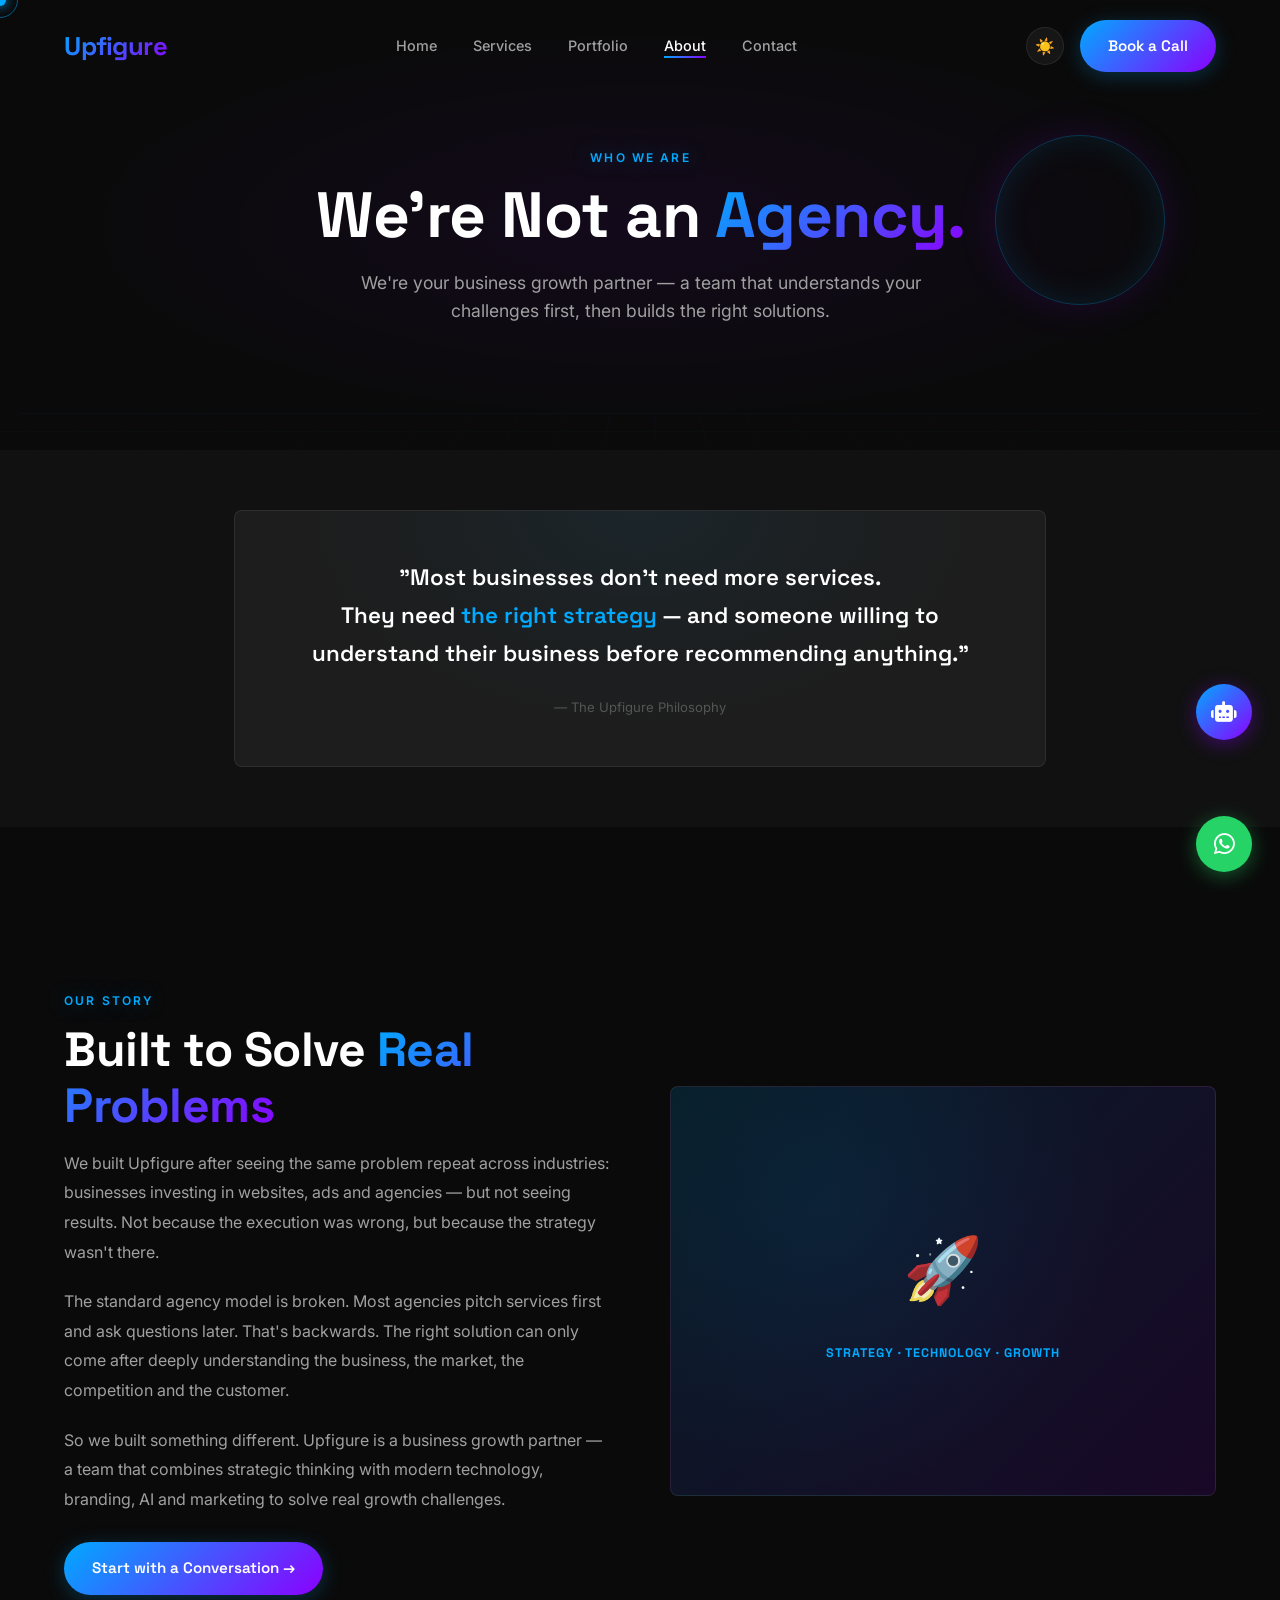
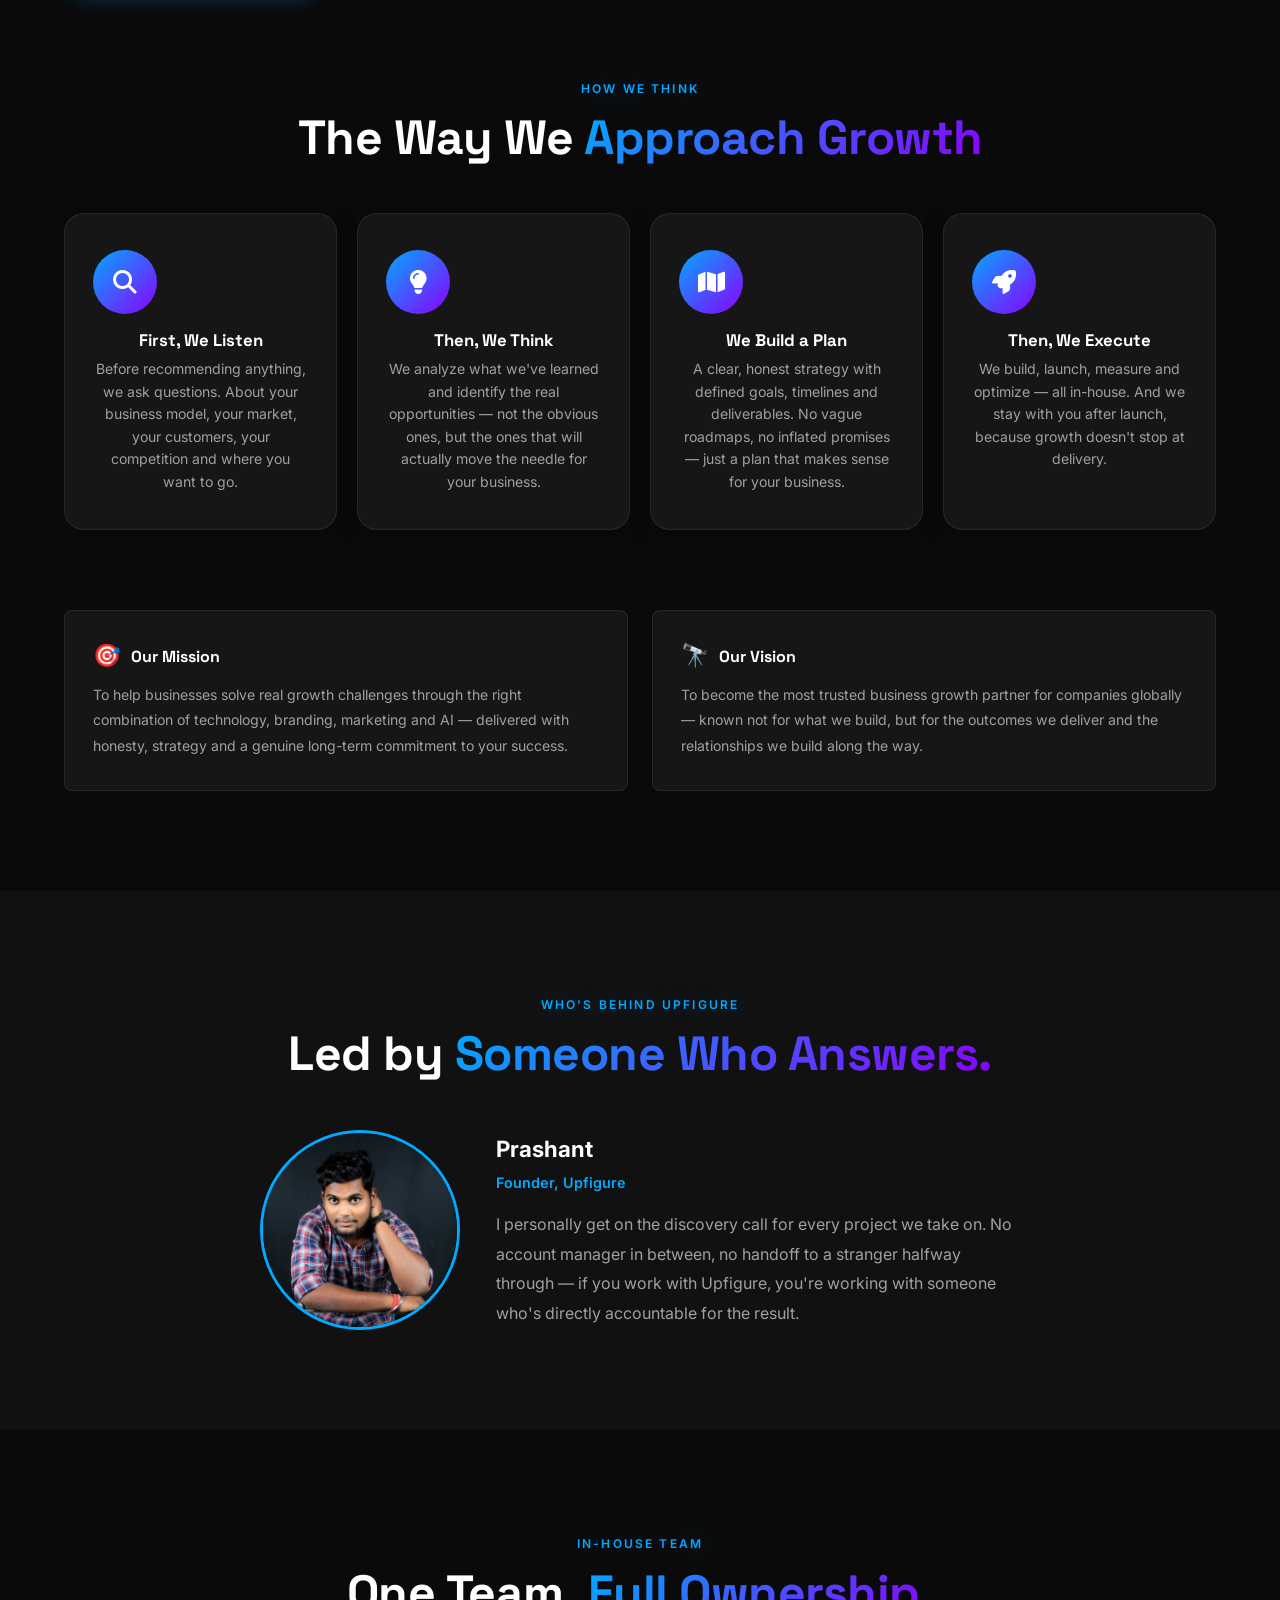
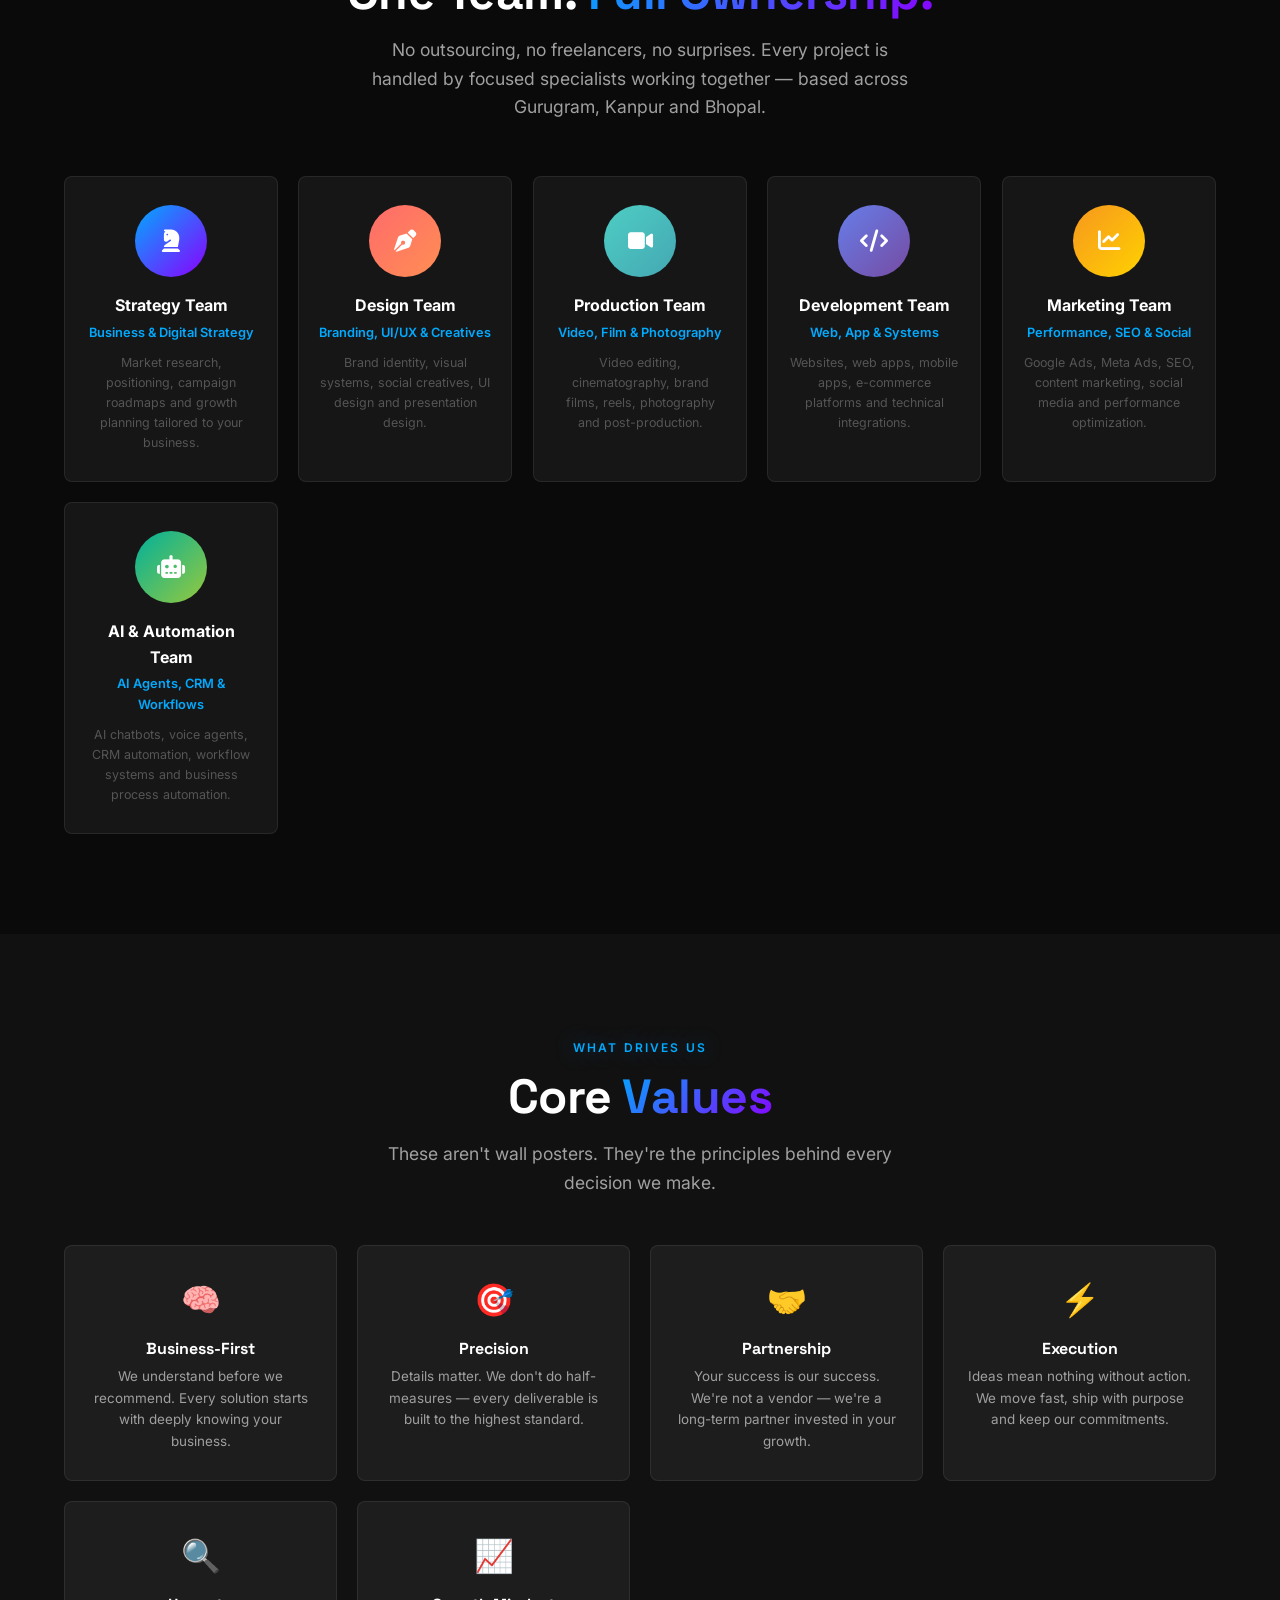
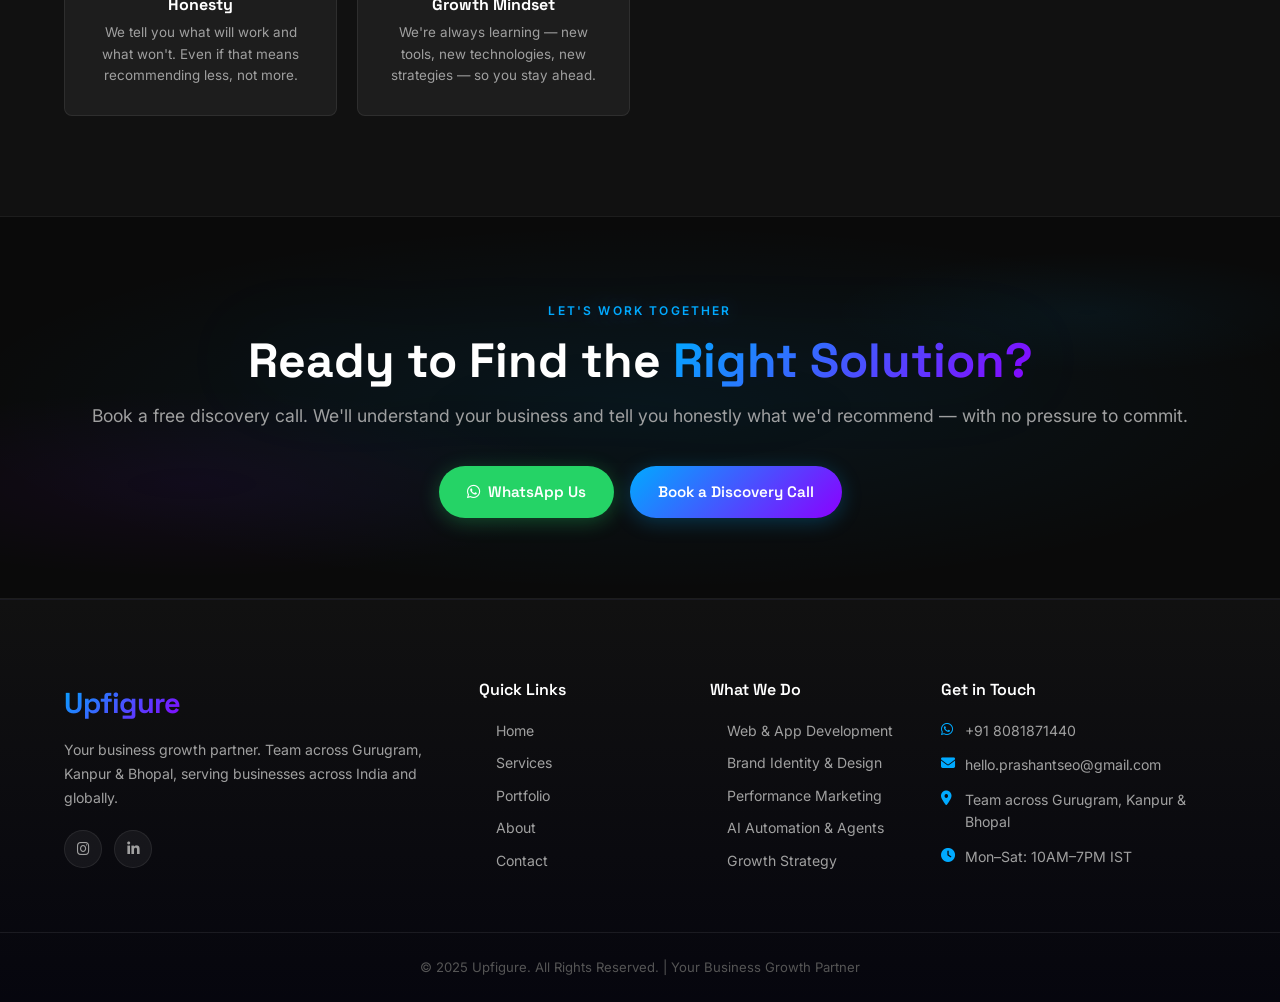
==== commit d91d48ef: "Trust improvements: real portfolio, founder section, social links, location" ====
--- a/about.html
+++ b/about.html
@@ -137,13 +137,31 @@
   </div>
 </section>
 
+<!-- FOUNDER -->
+<section style="background:var(--bg-secondary)">
+  <div class="container">
+    <div class="text-center reveal" style="margin-bottom:48px">
+      <span class="section-label">Who's Behind Upfigure</span>
+      <h2 class="section-title">Led by <span class="gradient-text">Someone Who Answers.</span></h2>
+    </div>
+    <div class="reveal" style="max-width:760px;margin:0 auto;display:flex;gap:36px;align-items:center;flex-wrap:wrap;justify-content:center">
+      <img src="images/founder-prashant-web.jpg" alt="Prashant, Founder of Upfigure" style="width:200px;height:200px;border-radius:50%;object-fit:cover;border:3px solid var(--accent-blue);flex-shrink:0">
+      <div style="flex:1;min-width:280px">
+        <div style="font-size:1.4rem;font-weight:700;margin-bottom:4px">Prashant</div>
+        <div style="color:var(--accent-blue);font-weight:600;font-size:0.9rem;margin-bottom:16px">Founder, Upfigure</div>
+        <p style="color:var(--text-secondary);line-height:1.85">I personally get on the discovery call for every project we take on. No account manager in between, no handoff to a stranger halfway through — if you work with Upfigure, you're working with someone who's directly accountable for the result.</p>
+      </div>
+    </div>
+  </div>
+</section>
+
 <!-- TEAM -->
-<section style="background:var(--bg-secondary)">
+<section style="background:var(--bg-primary)">
   <div class="container">
     <div class="text-center reveal">
       <span class="section-label">In-House Team</span>
       <h2 class="section-title">One Team. <span class="gradient-text">Full Ownership.</span></h2>
-      <p class="section-sub" style="margin:0 auto">No outsourcing, no freelancers, no surprises. Every project is handled by focused specialists who work together under one roof.</p>
+      <p class="section-sub" style="margin:0 auto">No outsourcing, no freelancers, no surprises. Every project is handled by focused specialists working together — based across Gurugram, Kanpur and Bhopal.</p>
     </div>
     <div class="team-grid">
       <div class="team-card reveal">
@@ -187,7 +205,7 @@
 </section>
 
 <!-- VALUES -->
-<section style="background:var(--bg-primary)">
+<section style="background:var(--bg-secondary)">
   <div class="container">
     <div class="text-center reveal">
       <span class="section-label">What Drives Us</span>
@@ -221,10 +239,10 @@
 <footer>
   <div class="container">
     <div class="footer-grid">
-      <div class="footer-col"><a href="index.html" class="nav-logo" style="font-size:1.8rem;display:inline-block;margin-bottom:12px">Upfigure</a><p>Your business growth partner. Remote-first team serving businesses across India and globally.</p><div class="social-links"><a href="#" class="social-link"><i class="fab fa-instagram"></i></a><a href="#" class="social-link"><i class="fab fa-linkedin-in"></i></a><a href="#" class="social-link"><i class="fab fa-youtube"></i></a></div></div>
+      <div class="footer-col"><a href="index.html" class="nav-logo" style="font-size:1.8rem;display:inline-block;margin-bottom:12px">Upfigure</a><p>Your business growth partner. Team across Gurugram, Kanpur &amp; Bhopal, serving businesses across India and globally.</p><div class="social-links"><a href="https://www.instagram.com/upfigure/" target="_blank" class="social-link"><i class="fab fa-instagram"></i></a><a href="https://www.linkedin.com/company/upfigure/" target="_blank" class="social-link"><i class="fab fa-linkedin-in"></i></a></div></div>
       <div class="footer-col"><h4>Quick Links</h4><ul class="footer-links"><li><a href="index.html">Home</a></li><li><a href="services.html">Services</a></li><li><a href="portfolio.html">Portfolio</a></li><li><a href="about.html">About</a></li><li><a href="contact.html">Contact</a></li></ul></div>
       <div class="footer-col"><h4>What We Do</h4><ul class="footer-links"><li><a href="services.html">Web &amp; App Development</a></li><li><a href="services.html">Brand Identity &amp; Design</a></li><li><a href="services.html">Performance Marketing</a></li><li><a href="services.html">AI Automation &amp; Agents</a></li><li><a href="services.html">Growth Strategy</a></li></ul></div>
-      <div class="footer-col"><h4>Get in Touch</h4><ul class="footer-contact"><li><i class="fab fa-whatsapp"></i><a href="https://wa.me/918081871440" style="color:inherit;text-decoration:none">+91 8081871440</a></li><li><i class="fas fa-envelope"></i><a href="mailto:hello.prashantseo@gmail.com" style="color:inherit;text-decoration:none">hello.prashantseo@gmail.com</a></li><li><i class="fas fa-globe"></i>Remote-First · Serving Globally</li><li><i class="fas fa-clock"></i>Mon–Sat: 10AM–7PM IST</li></ul></div>
+      <div class="footer-col"><h4>Get in Touch</h4><ul class="footer-contact"><li><i class="fab fa-whatsapp"></i><a href="https://wa.me/918081871440" style="color:inherit;text-decoration:none">+91 8081871440</a></li><li><i class="fas fa-envelope"></i><a href="mailto:hello.prashantseo@gmail.com" style="color:inherit;text-decoration:none">hello.prashantseo@gmail.com</a></li><li><i class="fas fa-map-marker-alt"></i>Team across Gurugram, Kanpur &amp; Bhopal</li><li><i class="fas fa-clock"></i>Mon–Sat: 10AM–7PM IST</li></ul></div>
     </div>
   </div>
   <div class="footer-bottom"><div class="container">© 2025 Upfigure. All Rights Reserved. | Your Business Growth Partner</div></div>
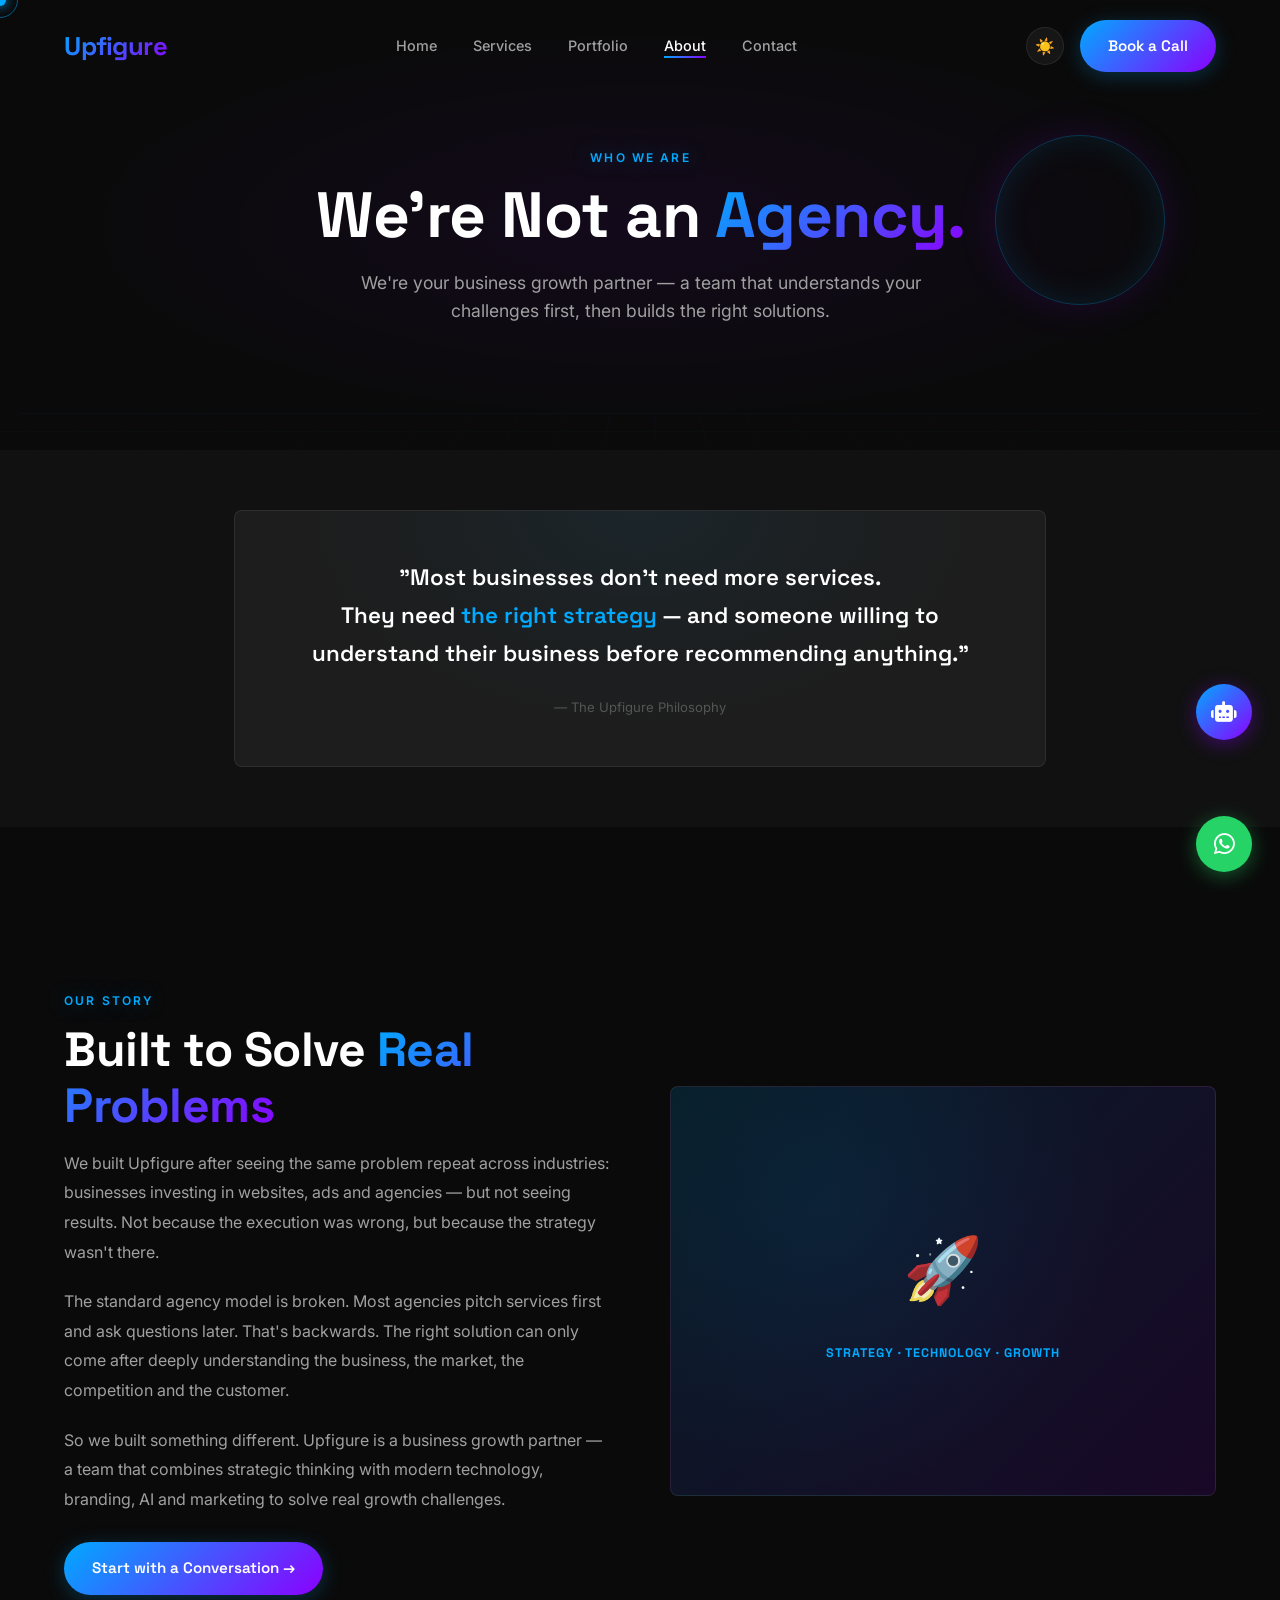
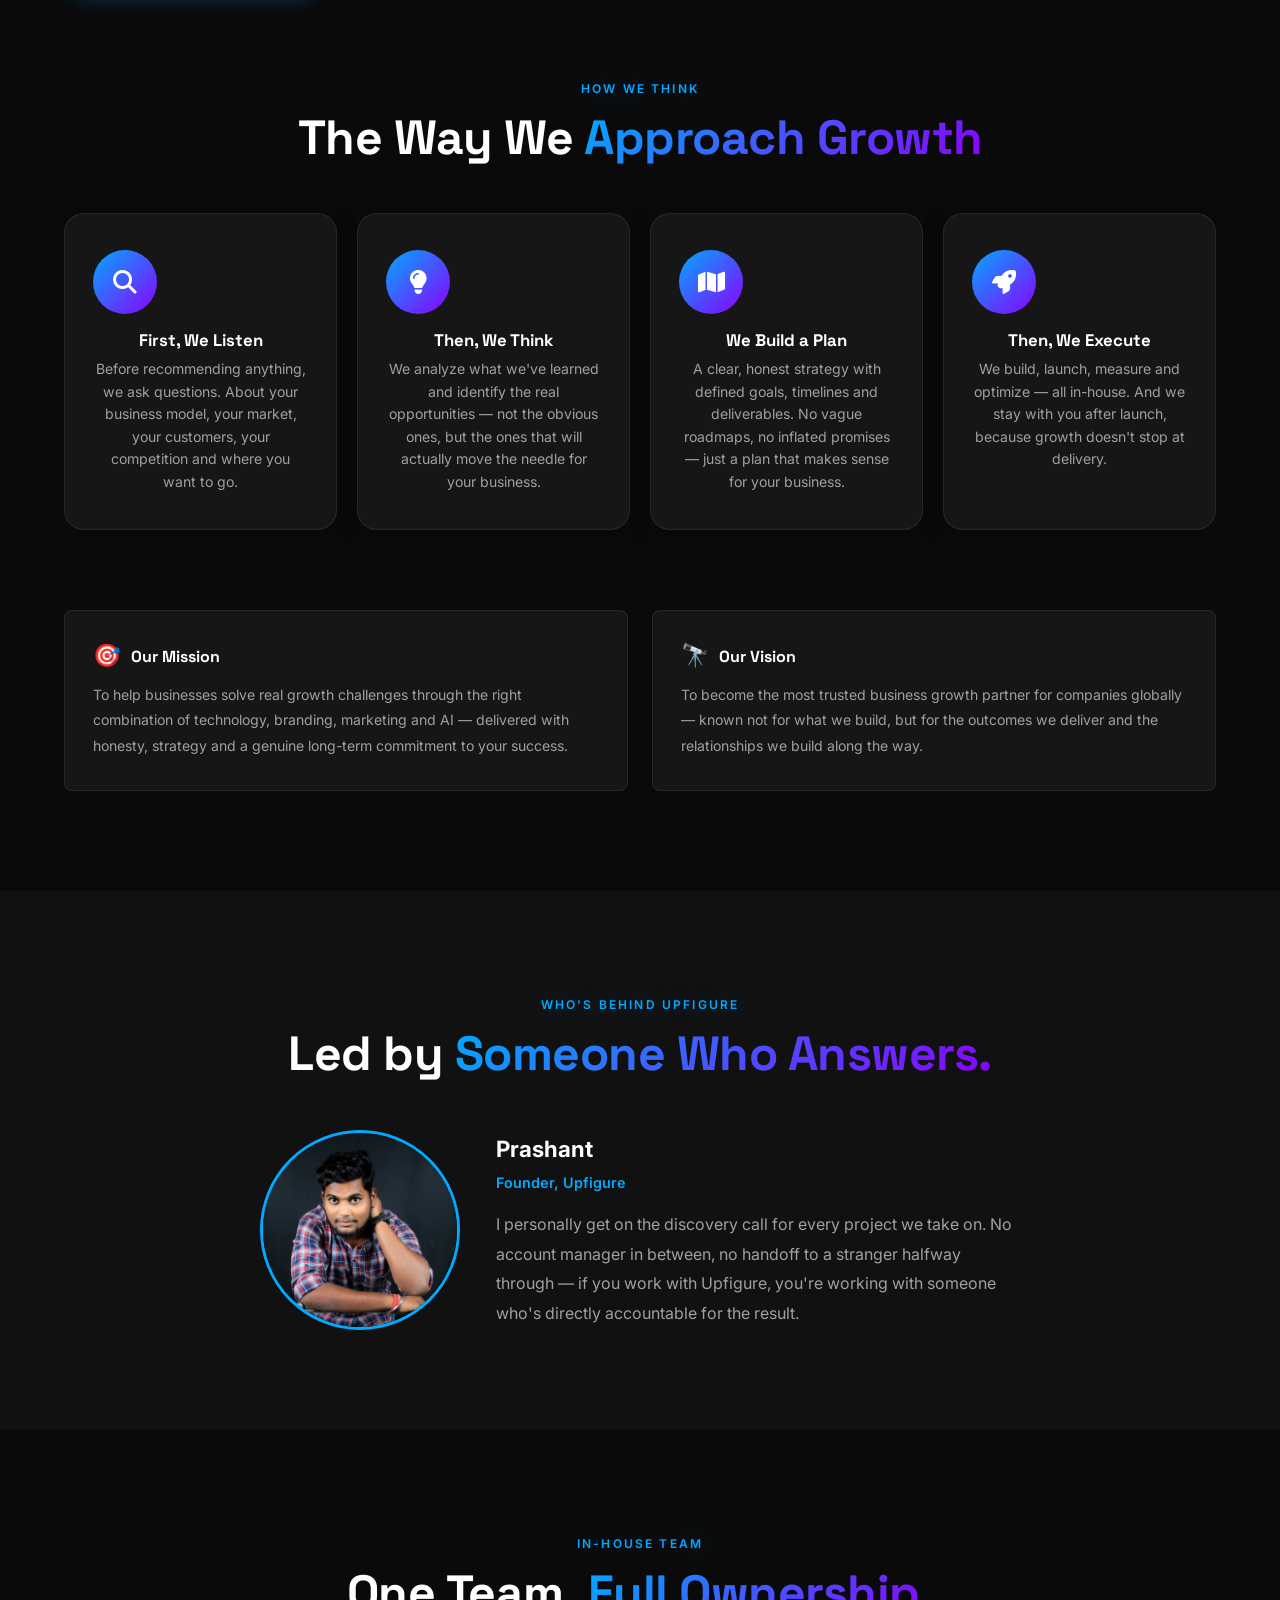
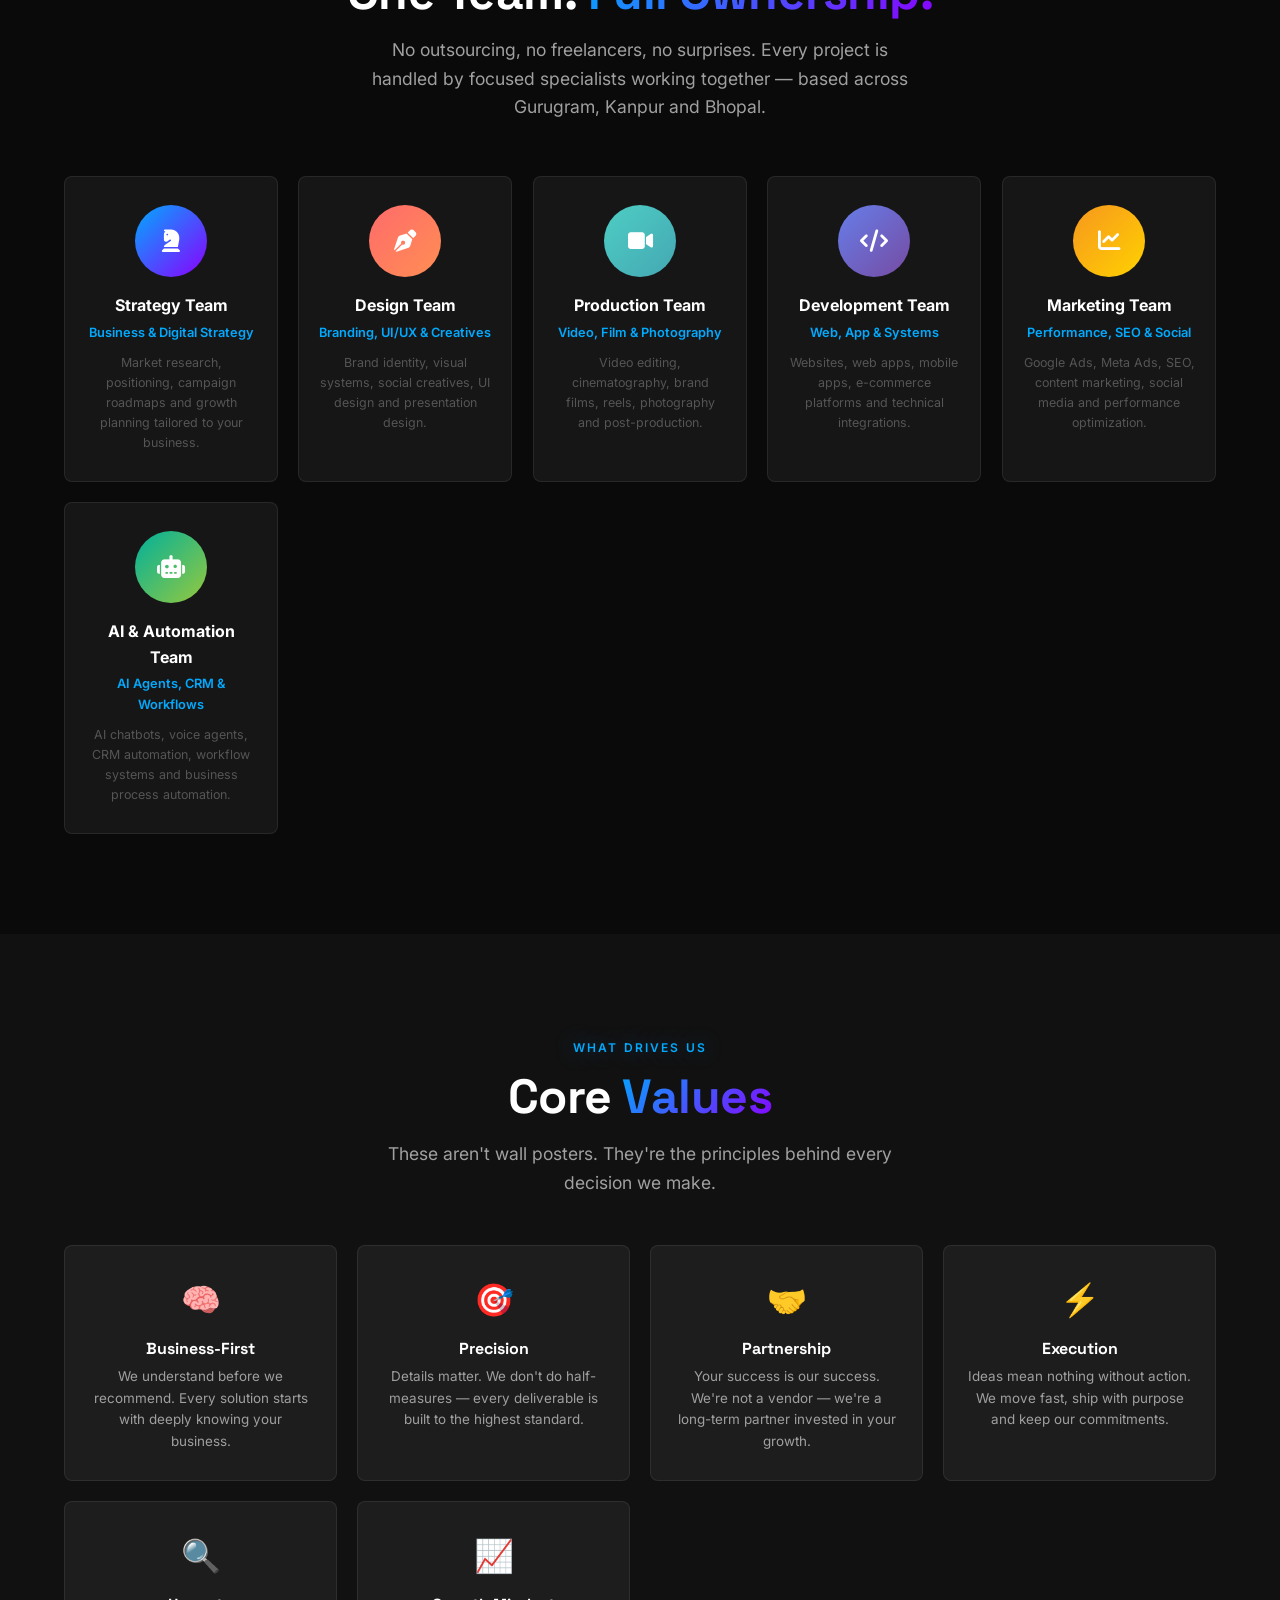
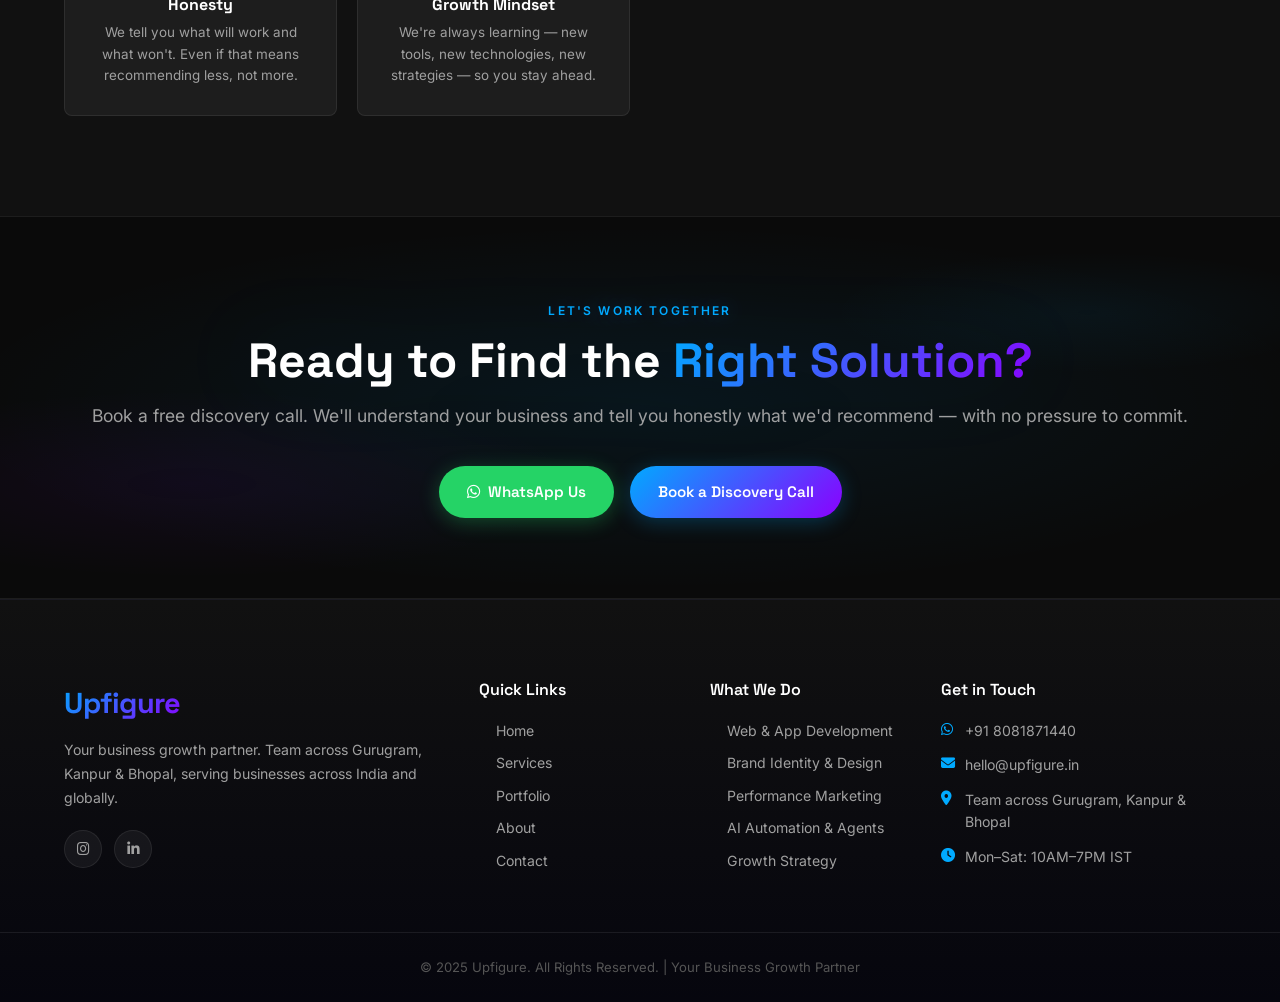
==== commit 3cb422dc: "Updated email to hello@upfigure.in" ====
--- a/about.html
+++ b/about.html
@@ -4,6 +4,11 @@
 <meta charset="UTF-8"/>
 <meta name="viewport" content="width=device-width, initial-scale=1.0"/>
 <title>About — Upfigure | Business Growth Partner</title>
+<link rel="icon" type="image/x-icon" href="favicon.ico">
+<link rel="icon" type="image/png" sizes="32x32" href="favicon-32x32.png">
+<link rel="icon" type="image/png" sizes="16x16" href="favicon-16x16.png">
+<link rel="apple-touch-icon" sizes="180x180" href="apple-touch-icon.png">
+<link rel="icon" type="image/png" sizes="192x192" href="android-chrome-192x192.png">
 <meta name="description" content="Upfigure is a business growth partner that understands your business first, then builds the right solutions through technology, branding, AI and digital marketing."/>
 <link rel="stylesheet" href="https://cdnjs.cloudflare.com/ajax/libs/font-awesome/6.4.0/css/all.min.css"/>
 <link rel="stylesheet" href="css/style.css"/>
@@ -242,7 +247,7 @@
       <div class="footer-col"><a href="index.html" class="nav-logo" style="font-size:1.8rem;display:inline-block;margin-bottom:12px">Upfigure</a><p>Your business growth partner. Team across Gurugram, Kanpur &amp; Bhopal, serving businesses across India and globally.</p><div class="social-links"><a href="https://www.instagram.com/upfigure/" target="_blank" class="social-link"><i class="fab fa-instagram"></i></a><a href="https://www.linkedin.com/company/upfigure/" target="_blank" class="social-link"><i class="fab fa-linkedin-in"></i></a></div></div>
       <div class="footer-col"><h4>Quick Links</h4><ul class="footer-links"><li><a href="index.html">Home</a></li><li><a href="services.html">Services</a></li><li><a href="portfolio.html">Portfolio</a></li><li><a href="about.html">About</a></li><li><a href="contact.html">Contact</a></li></ul></div>
       <div class="footer-col"><h4>What We Do</h4><ul class="footer-links"><li><a href="services.html">Web &amp; App Development</a></li><li><a href="services.html">Brand Identity &amp; Design</a></li><li><a href="services.html">Performance Marketing</a></li><li><a href="services.html">AI Automation &amp; Agents</a></li><li><a href="services.html">Growth Strategy</a></li></ul></div>
-      <div class="footer-col"><h4>Get in Touch</h4><ul class="footer-contact"><li><i class="fab fa-whatsapp"></i><a href="https://wa.me/918081871440" style="color:inherit;text-decoration:none">+91 8081871440</a></li><li><i class="fas fa-envelope"></i><a href="mailto:hello.prashantseo@gmail.com" style="color:inherit;text-decoration:none">hello.prashantseo@gmail.com</a></li><li><i class="fas fa-map-marker-alt"></i>Team across Gurugram, Kanpur &amp; Bhopal</li><li><i class="fas fa-clock"></i>Mon–Sat: 10AM–7PM IST</li></ul></div>
+      <div class="footer-col"><h4>Get in Touch</h4><ul class="footer-contact"><li><i class="fab fa-whatsapp"></i><a href="https://wa.me/918081871440" style="color:inherit;text-decoration:none">+91 8081871440</a></li><li><i class="fas fa-envelope"></i><a href="mailto:hello@upfigure.in" style="color:inherit;text-decoration:none">hello@upfigure.in</a></li><li><i class="fas fa-map-marker-alt"></i>Team across Gurugram, Kanpur &amp; Bhopal</li><li><i class="fas fa-clock"></i>Mon–Sat: 10AM–7PM IST</li></ul></div>
     </div>
   </div>
   <div class="footer-bottom"><div class="container">© 2025 Upfigure. All Rights Reserved. | Your Business Growth Partner</div></div>
